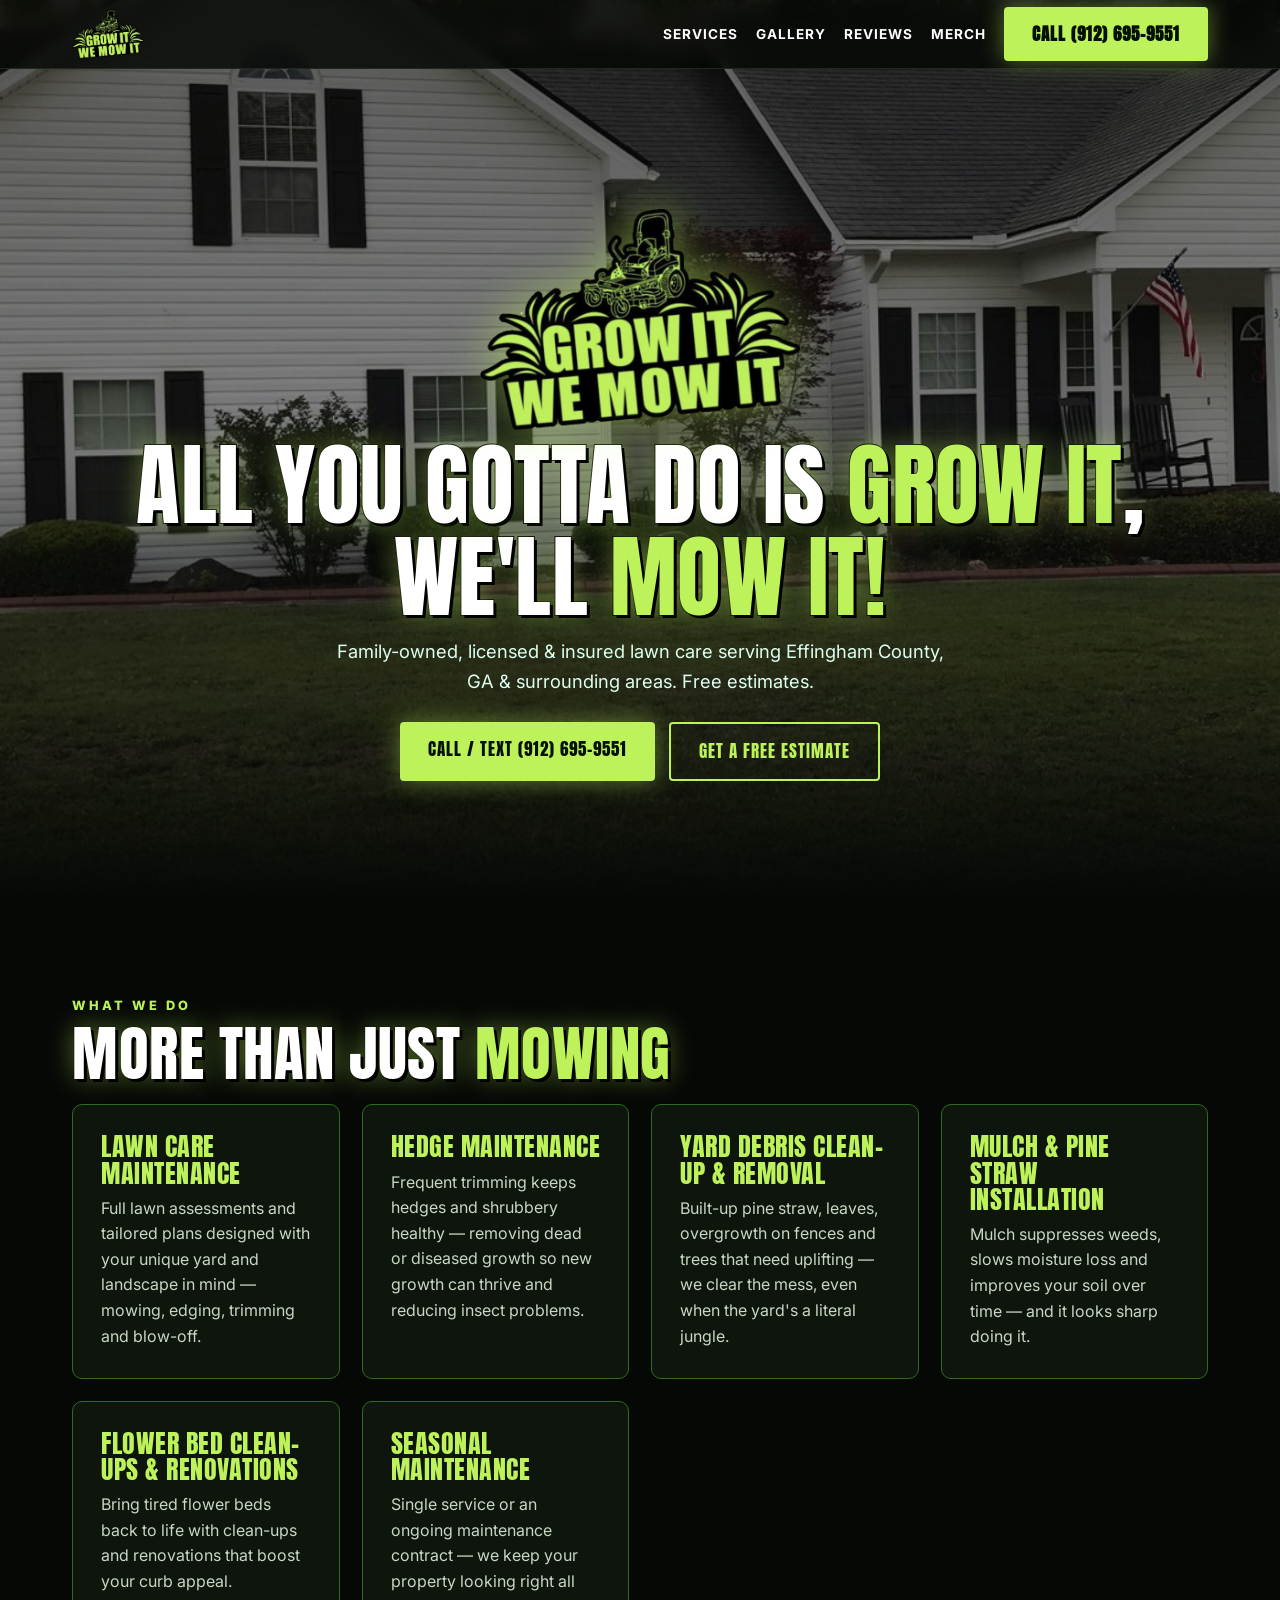
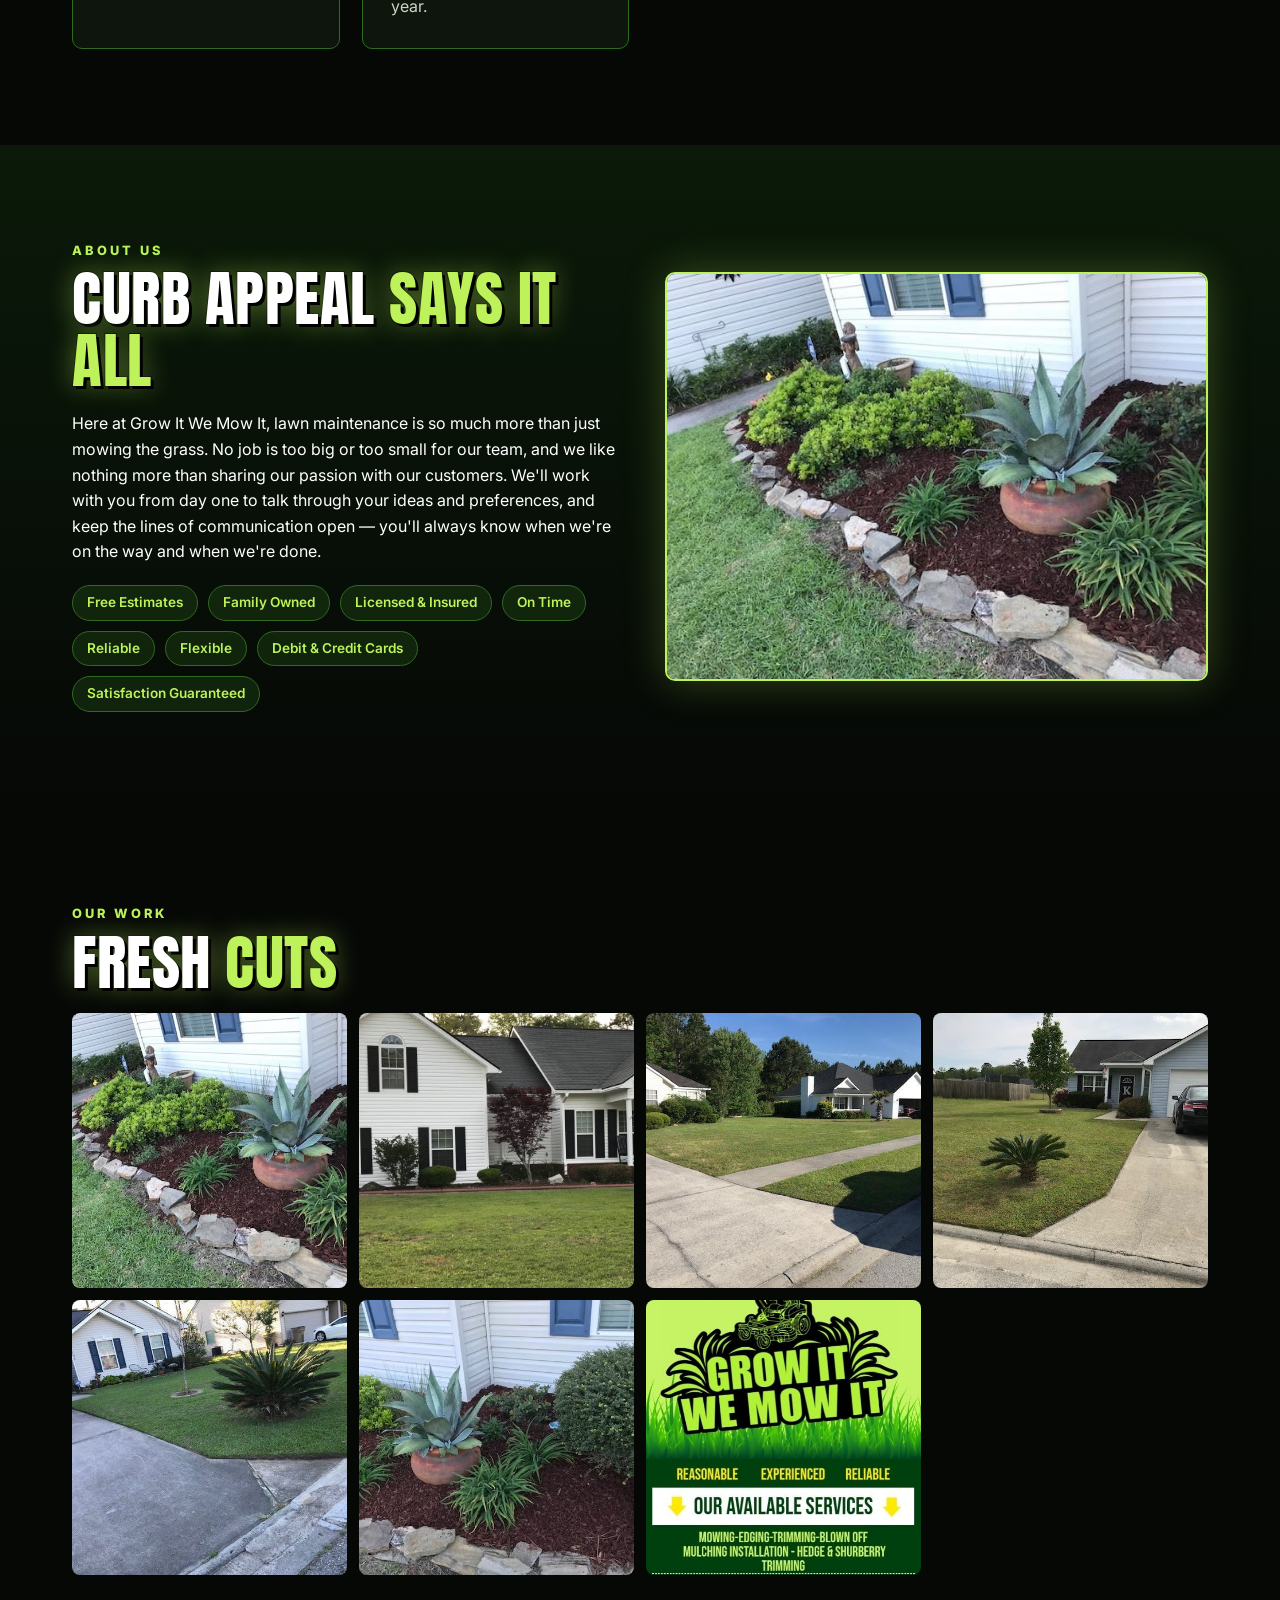
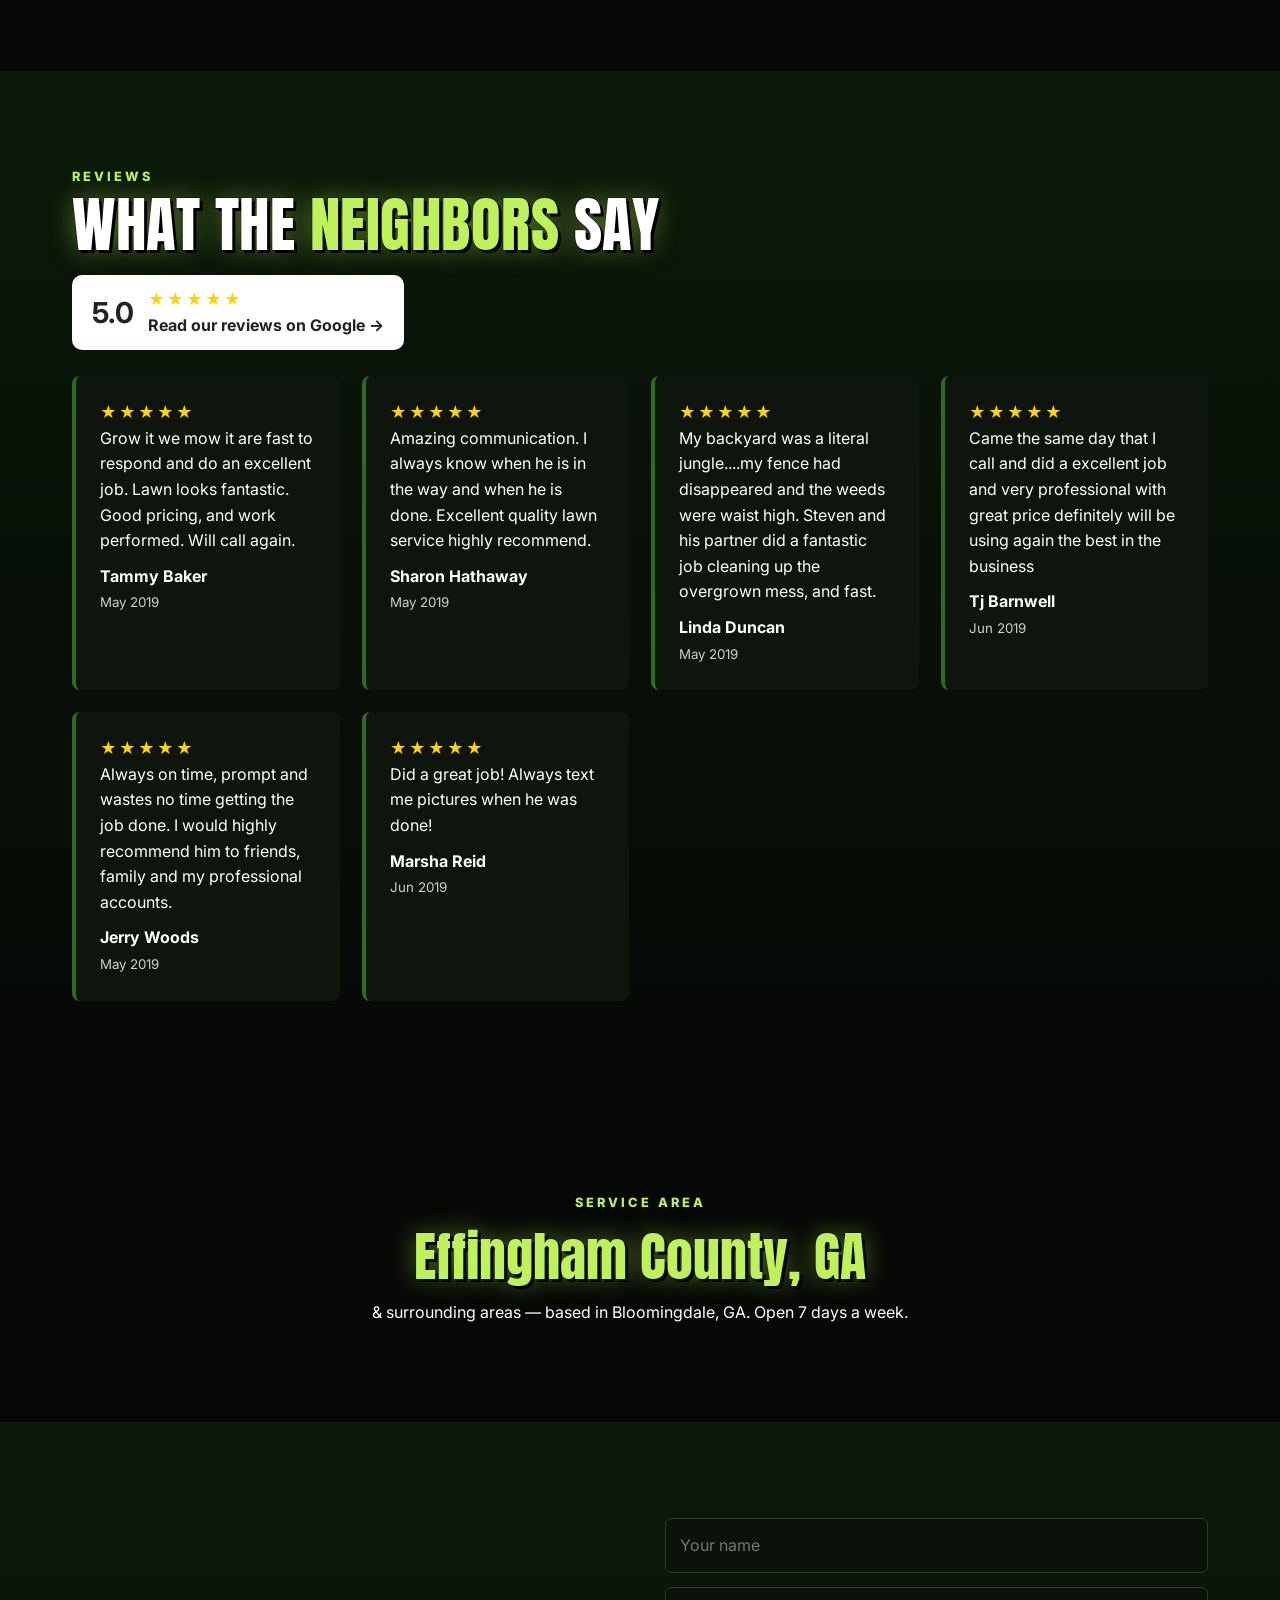
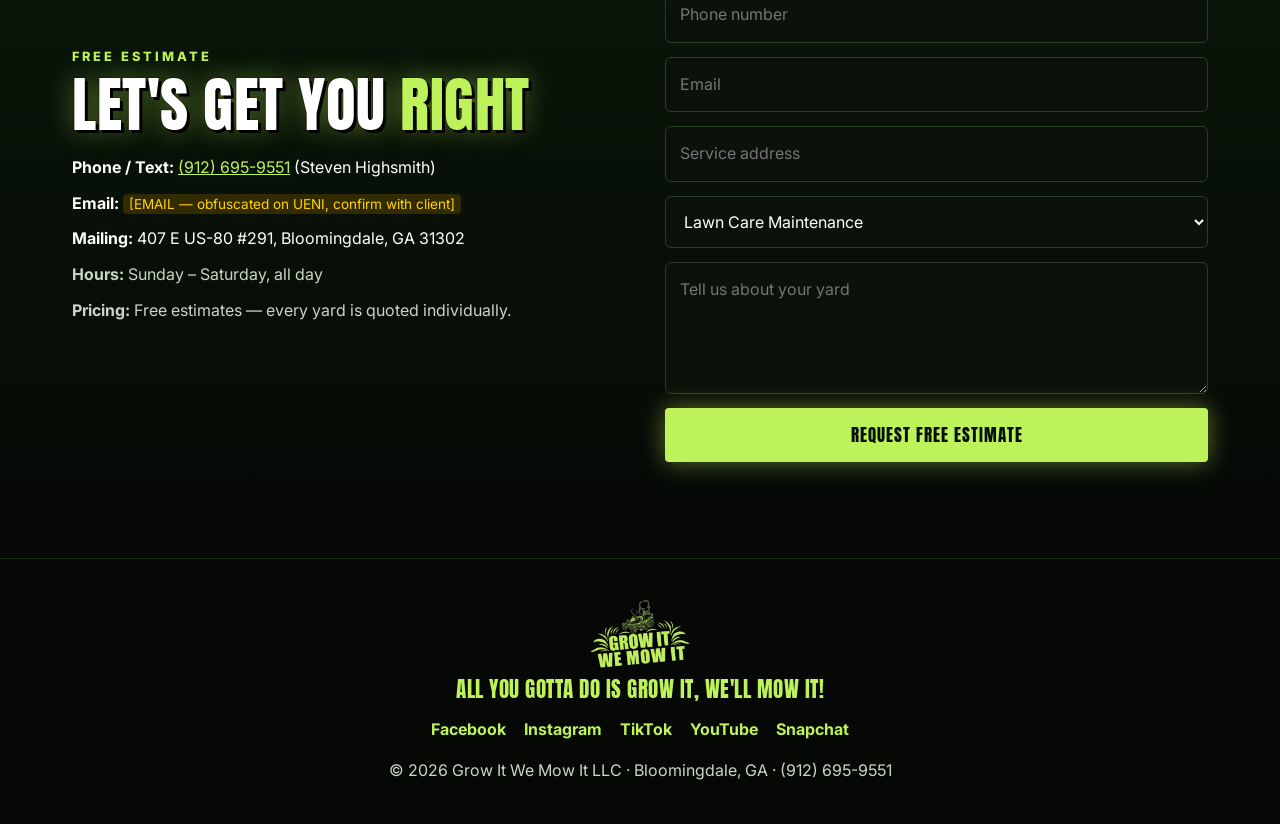
==== index.html @ 95d89a45 "Initial site" ====
<!doctype html><html lang="en"><head><meta charset="utf-8"><meta name="viewport" content="width=device-width,initial-scale=1"><link rel="preconnect" href="https://fonts.googleapis.com"><link href="https://fonts.googleapis.com/css2?family=Anton&family=Inter:wght@400;600;700;800&display=swap" rel="stylesheet"><link rel="stylesheet" href="style.css"><link rel="icon" href="assets/logo-clean.png"><title>Grow It We Mow It | Lawn Care in Effingham County, GA</title><meta name="description" content="Lawn mowing, hedge maintenance, yard debris cleanup and mulch installation in Effingham, GA and surrounding areas. Free estimates. (912) 695-9551."></head><body>
<nav><div class="wrap"><a href="index.html"><img src="assets/logo-clean.png" alt="Grow It We Mow It logo"></a><ul><li><a href="index.html#services">Services</a></li><li><a href="index.html#gallery">Gallery</a></li><li><a href="index.html#reviews">Reviews</a></li><li class="cta"><a href="merch.html">Merch</a></li><li class="cta"><a class="btn" href="tel:+19126959551">Call (912) 695-9551</a></li></ul></div></nav>
<header class="hero"><div class="vid"><iframe src="https://www.youtube-nocookie.com/embed/AsOJSnpnfds?autoplay=1&mute=1&loop=1&playlist=AsOJSnpnfds&controls=0&playsinline=1&modestbranding=1&rel=0&showinfo=0" title="Grow It We Mow It music video" allow="autoplay; encrypted-media" tabindex="-1" referrerpolicy="strict-origin-when-cross-origin"></iframe></div>
<div class="in"><img class="logo" src="assets/logo-clean.png" alt="Grow It We Mow It"><h1>All You Gotta Do Is <span>Grow It</span>,<br>We'll <span>Mow It!</span></h1><p>Family-owned, licensed &amp; insured lawn care serving Effingham County, GA &amp; surrounding areas. Free estimates.</p>
<div class="ctas"><a class="btn" href="tel:+19126959551">Call / Text (912) 695-9551</a><a class="btn ghost" href="#quote">Get a Free Estimate</a></div></div></header>
<section id="services"><div class="wrap"><div class="kick">What we do</div><h2>More than just <span>mowing</span></h2><div class="grid">
<div class="card"><h3>Lawn Care Maintenance</h3><p>Full lawn assessments and tailored plans designed with your unique yard and landscape in mind — mowing, edging, trimming and blow-off.</p></div>
<div class="card"><h3>Hedge Maintenance</h3><p>Frequent trimming keeps hedges and shrubbery healthy — removing dead or diseased growth so new growth can thrive and reducing insect problems.</p></div>
<div class="card"><h3>Yard Debris Clean-up &amp; Removal</h3><p>Built-up pine straw, leaves, overgrowth on fences and trees that need uplifting — we clear the mess, even when the yard's a literal jungle.</p></div>
<div class="card"><h3>Mulch &amp; Pine Straw Installation</h3><p>Mulch suppresses weeds, slows moisture loss and improves your soil over time — and it looks sharp doing it.</p></div>
<div class="card"><h3>Flower Bed Clean-ups &amp; Renovations</h3><p>Bring tired flower beds back to life with clean-ups and renovations that boost your curb appeal.</p></div>
<div class="card"><h3>Seasonal Maintenance</h3><p>Single service or an ongoing maintenance contract — we keep your property looking right all year.</p></div>
</div></div></section>
<section class="alt" id="about"><div class="wrap two"><div><div class="kick">About us</div><h2>Curb appeal <span>says it all</span></h2>
<p>Here at Grow It We Mow It, lawn maintenance is so much more than just mowing the grass. No job is too big or too small for our team, and we like nothing more than sharing our passion with our customers. We'll work with you from day one to talk through your ideas and preferences, and keep the lines of communication open — you'll always know when we're on the way and when we're done.</p>
<div class="chips"><span>Free Estimates</span><span>Family Owned</span><span>Licensed &amp; Insured</span><span>On Time</span><span>Reliable</span><span>Flexible</span><span>Debit &amp; Credit Cards</span><span>Satisfaction Guaranteed</span></div></div>
<img src="assets/gallery/ueni-2.jpg" alt="Fresh mulch bed and landscaping by Grow It We Mow It"></div></section>
<section id="gallery"><div class="wrap"><div class="kick">Our work</div><h2>Fresh <span>cuts</span></h2><div class="gal" id="gal"></div></div></section>
<div class="lb" id="lb"><button class="x" aria-label="Close">×</button><button class="pv" aria-label="Previous">‹</button><img alt=""><button class="nx" aria-label="Next">›</button></div>
<section class="alt" id="reviews"><div class="wrap"><div class="kick">Reviews</div><h2>What the <span>neighbors</span> say</h2>
<a class="badge" id="gBadge" href="https://maps.google.com/?cid=11641152876543455804" target="_blank"><span class="n">5.0</span><span><span class="stars">★★★★★</span><br>Read our reviews on Google →</span></a>
<!-- Optional: paste an Elfsight / Trustindex Google Reviews widget here instead of reviews.js -->
<div class="grid" id="gReviews">
<div class="rv"><div class="stars">★★★★★</div><p>Grow it we mow it are fast to respond and do an excellent job. Lawn looks fantastic. Good pricing, and work performed. Will call again.</p><b>Tammy Baker</b><small>May 2019</small></div>
<div class="rv"><div class="stars">★★★★★</div><p>Amazing communication. I always know when he is in the way and when he is done. Excellent quality lawn service highly recommend.</p><b>Sharon Hathaway</b><small>May 2019</small></div>
<div class="rv"><div class="stars">★★★★★</div><p>My backyard was a literal jungle....my fence had disappeared and the weeds were waist high. Steven and his partner did a fantastic job cleaning up the overgrown mess, and fast.</p><b>Linda Duncan</b><small>May 2019</small></div>
<div class="rv"><div class="stars">★★★★★</div><p>Came the same day that I call and did a excellent job and very professional with great price definitely will be using again the best in the business</p><b>Tj Barnwell</b><small>Jun 2019</small></div>
<div class="rv"><div class="stars">★★★★★</div><p>Always on time, prompt and wastes no time getting the job done. I would highly recommend him to friends, family and my professional accounts.</p><b>Jerry Woods</b><small>May 2019</small></div>
<div class="rv"><div class="stars">★★★★★</div><p>Did a great job! Always text me pictures when he was done!</p><b>Marsha Reid</b><small>Jun 2019</small></div>
</div></div></section>
<section class="area" id="area"><div class="wrap"><div class="kick">Service area</div><p class="big">Effingham County, GA</p><p>&amp; surrounding areas — based in Bloomingdale, GA. Open 7 days a week.</p></div></section>
<section class="alt" id="quote"><div class="wrap two"><div class="info"><div class="kick">Free estimate</div><h2>Let's get you <span>right</span></h2>
<p><b>Phone / Text:</b> <a href="tel:+19126959551">(912) 695-9551</a> (Steven Highsmith)</p><p><b>Email:</b> <span class="ph">[EMAIL — obfuscated on UENI, confirm with client]</span></p><p><b>Mailing:</b> 407 E US-80 #291, Bloomingdale, GA 31302</p><p class="hours"><b>Hours:</b> Sunday – Saturday, all day</p><p class="hours"><b>Pricing:</b> Free estimates — every yard is quoted individually.</p></div>
<form action="#" onsubmit="alert('Form not connected yet — hook up Formspree/Netlify Forms (see README).');return false"><input required placeholder="Your name"><input type="tel" required placeholder="Phone number"><input type="email" placeholder="Email"><input placeholder="Service address"><select><option>Lawn Care Maintenance</option><option>Hedge Maintenance</option><option>Yard Debris Clean-up &amp; Removal</option><option>Mulch &amp; Pine Straw Installation</option><option>Flower Bed Clean-up / Renovation</option><option>Seasonal Maintenance</option></select><textarea rows="4" placeholder="Tell us about your yard"></textarea><button class="btn">Request Free Estimate</button></form></div></section>
<footer><div class="wrap"><img src="assets/logo-clean.png" alt="" style="height:70px;margin:0 auto"><p class="disp" style="color:var(--g);font-size:1.3rem;margin-top:10px">All You Gotta Do Is Grow It, We'll Mow It!</p><div class="soc"><a href="https://www.facebook.com/GrowItWeMowIt/" target="_blank">Facebook</a><a href="https://instagram.com/growitwemowit/" target="_blank">Instagram</a><a href="https://www.tiktok.com/@growitwemowit" target="_blank">TikTok</a><a href="https://www.youtube.com/channel/UCXqHM2fKAIJ23FaLalj8VtA" target="_blank">YouTube</a><a href="https://snapchat.com/t/PC0J5tAv" target="_blank">Snapchat</a></div><p>© 2026 Grow It We Mow It LLC · Bloomingdale, GA · (912) 695-9551</p></div></footer><script src="gallery.js"></script><script src="reviews.js"></script></body></html>
---- style.css ----
:root{--g:#bdf25a;--g2:#2e6b1f;--bk:#060806;--dk:#0e150c;--tx:#ffffff;--mut:#c9d6c4}
*{box-sizing:border-box;margin:0;padding:0}html{scroll-behavior:smooth}
body{background:var(--bk);color:var(--tx);font-family:'Inter',system-ui,sans-serif;line-height:1.6}
h1,h2,h3,.disp{font-family:'Anton',Impact,sans-serif;text-transform:uppercase;letter-spacing:.5px;line-height:1.02;font-weight:400}
a{color:var(--g)}img{max-width:100%;display:block}
.wrap{max-width:1180px;margin:auto;padding:0 22px}
nav{position:fixed;top:0;left:0;right:0;z-index:50;background:rgba(5,8,5,.82);backdrop-filter:blur(8px);border-bottom:1px solid #1d2a1b}
nav .wrap{display:flex;align-items:center;justify-content:space-between;height:68px}
nav img{height:50px}nav ul{display:flex;gap:18px;list-style:none;align-items:center}
nav ul a{color:var(--tx);text-decoration:none;font-weight:700;font-size:.85rem;text-transform:uppercase;letter-spacing:1px}
nav ul a:hover{color:var(--g)}
.btn{display:inline-block;background:var(--g);color:#031003!important;font-family:'Anton',sans-serif;text-transform:uppercase;letter-spacing:1px;padding:14px 28px;border-radius:4px;text-decoration:none;font-size:1.05rem;border:0;cursor:pointer;box-shadow:0 0 24px rgba(189,242,90,.45);transition:.2s}
.btn:hover{transform:translateY(-2px);box-shadow:0 0 40px rgba(189,242,90,.7)}
.btn.ghost{background:transparent;color:var(--g)!important;border:2px solid var(--g);box-shadow:none}
.hero{position:relative;height:100vh;min-height:620px;overflow:hidden;display:flex;align-items:center;justify-content:center;text-align:center}
.vid{position:absolute;inset:0;pointer-events:none;background:#000 url(assets/gallery/ueni-4.jpg) center/cover}
.vid iframe{position:absolute;top:50%;left:50%;width:100vw;height:56.25vw;min-height:100vh;min-width:177.77vh;transform:translate(-50%,-50%);border:0}
.hero:after{content:"";position:absolute;inset:0;background:linear-gradient(180deg,rgba(0,0,0,.55),rgba(0,0,0,.45) 50%,var(--bk))}
.hero .in{position:relative;z-index:2;padding:90px 20px 0}
.hero .logo{width:min(320px,62vw);margin:0 auto 10px;filter:drop-shadow(0 0 22px rgba(189,242,90,.5))}
.hero h1{font-size:clamp(2.4rem,7vw,5.6rem);text-shadow:0 4px 30px #000}.hero h1 span{color:var(--g)}
.hero p{font-size:1.15rem;margin:14px auto 26px;max-width:620px;color:#dfe}
.ctas{display:flex;gap:14px;justify-content:center;flex-wrap:wrap}
section{padding:96px 0}.kick{color:var(--g);font-weight:800;letter-spacing:3px;text-transform:uppercase;font-size:.8rem}
h2{font-size:clamp(2.2rem,5vw,3.8rem);margin:6px 0 20px}h2 span{color:var(--g)}
.grid{display:grid;gap:22px;grid-template-columns:repeat(auto-fit,minmax(250px,1fr))}
.card{background:var(--dk);border:1px solid #1f2e1c;border-radius:10px;padding:28px;transition:.25s}
.card:hover{border-color:var(--g);transform:translateY(-4px)}.card h3{font-size:1.6rem;color:var(--g);margin-bottom:10px}
.card p{color:var(--mut)}.alt{background:linear-gradient(180deg,#081108,#050805)}
.two{display:grid;grid-template-columns:1fr 1fr;gap:50px;align-items:center}
.two img{border-radius:10px;border:2px solid var(--g);box-shadow:0 0 40px rgba(189,242,90,.25)}
.chips{display:flex;flex-wrap:wrap;gap:10px;margin-top:20px}.chips span{border:1px solid var(--g2);color:var(--g);padding:6px 14px;border-radius:30px;font-size:.85rem;font-weight:600}
.gal{display:grid;grid-template-columns:repeat(auto-fill,minmax(220px,1fr));gap:12px}
.gal img{width:100%;aspect-ratio:1;object-fit:cover;border-radius:8px;cursor:zoom-in;transition:.25s}.gal img:hover{transform:scale(1.03);outline:2px solid var(--g)}
.lb{position:fixed;inset:0;background:rgba(0,0,0,.94);display:none;align-items:center;justify-content:center;z-index:100}
.lb.on{display:flex}.lb img{max-width:92vw;max-height:86vh;border-radius:6px}
.lb button{position:absolute;background:none;border:0;color:var(--g);font-size:3rem;cursor:pointer;padding:10px 18px}
.lb .x{top:10px;right:10px}.lb .pv{left:6px}.lb .nx{right:6px}
.rv{background:var(--dk);border-left:4px solid var(--g);padding:24px;border-radius:8px}.stars{color:#ffd400;letter-spacing:2px}
.rv b{display:block;margin-top:10px}.rv small{color:var(--mut)}
.badge{display:inline-flex;gap:14px;align-items:center;background:#fff;color:#222;padding:12px 20px;border-radius:10px;margin-bottom:26px;text-decoration:none;font-weight:700}
.badge .n{font-size:1.8rem}
.area{text-align:center}.area .big{font-family:Anton;font-size:clamp(2rem,5vw,3.4rem);color:var(--g)}
form{display:grid;gap:14px}input,textarea,select{width:100%;padding:14px;background:#0a120a;border:1px solid #2a3d26;color:var(--tx);border-radius:6px;font:inherit}
input:focus,textarea:focus{outline:2px solid var(--g)}
.info p{margin-bottom:10px}.hours{color:var(--mut)}
footer{border-top:1px solid #1d2a1b;padding:40px 0;text-align:center;color:var(--mut)}
.soc{display:flex;gap:18px;justify-content:center;margin:16px 0;flex-wrap:wrap}.soc a{text-decoration:none;font-weight:700}
.ph{background:#332b00;color:#ffd400;padding:2px 6px;border-radius:4px;font-size:.85em}
.prod{background:var(--dk);border:1px solid #1f2e1c;border-radius:10px;overflow:hidden;display:flex;flex-direction:column;transition:.25s}
.prod:hover{border-color:var(--g);transform:translateY(-4px)}.prod img{aspect-ratio:1;object-fit:cover;background:#fff;width:100%}
.prod .b{padding:18px;display:flex;flex-direction:column;gap:8px;flex:1}.prod h3{font-size:1.25rem}.price{color:var(--g);font-family:Anton;font-size:1.5rem}
.prod .btn{margin-top:auto;text-align:center;font-size:.95rem;padding:11px}.so{opacity:.55}.so .btn{background:#444;box-shadow:none}
.mhero{padding:150px 0 50px;text-align:center;background:radial-gradient(circle at 50% 0,rgba(189,242,90,.18),transparent 60%)}
@media(max-width:800px){nav ul li:not(.cta){display:none}.two{grid-template-columns:1fr}section{padding:70px 0}nav ul .btn{padding:10px 14px;font-size:.85rem}}
.hero h1,h2,.mhero h1,.area .big{-webkit-text-stroke:2px #000;paint-order:stroke fill;text-shadow:3px 3px 0 #000,0 0 26px rgba(189,242,90,.45)}
.card,.prod,.rv{border-color:var(--g2)}.chips span{border-color:var(--g2);background:rgba(46,107,31,.25)}
.alt{background:linear-gradient(180deg,#0b1a09,#060806)}
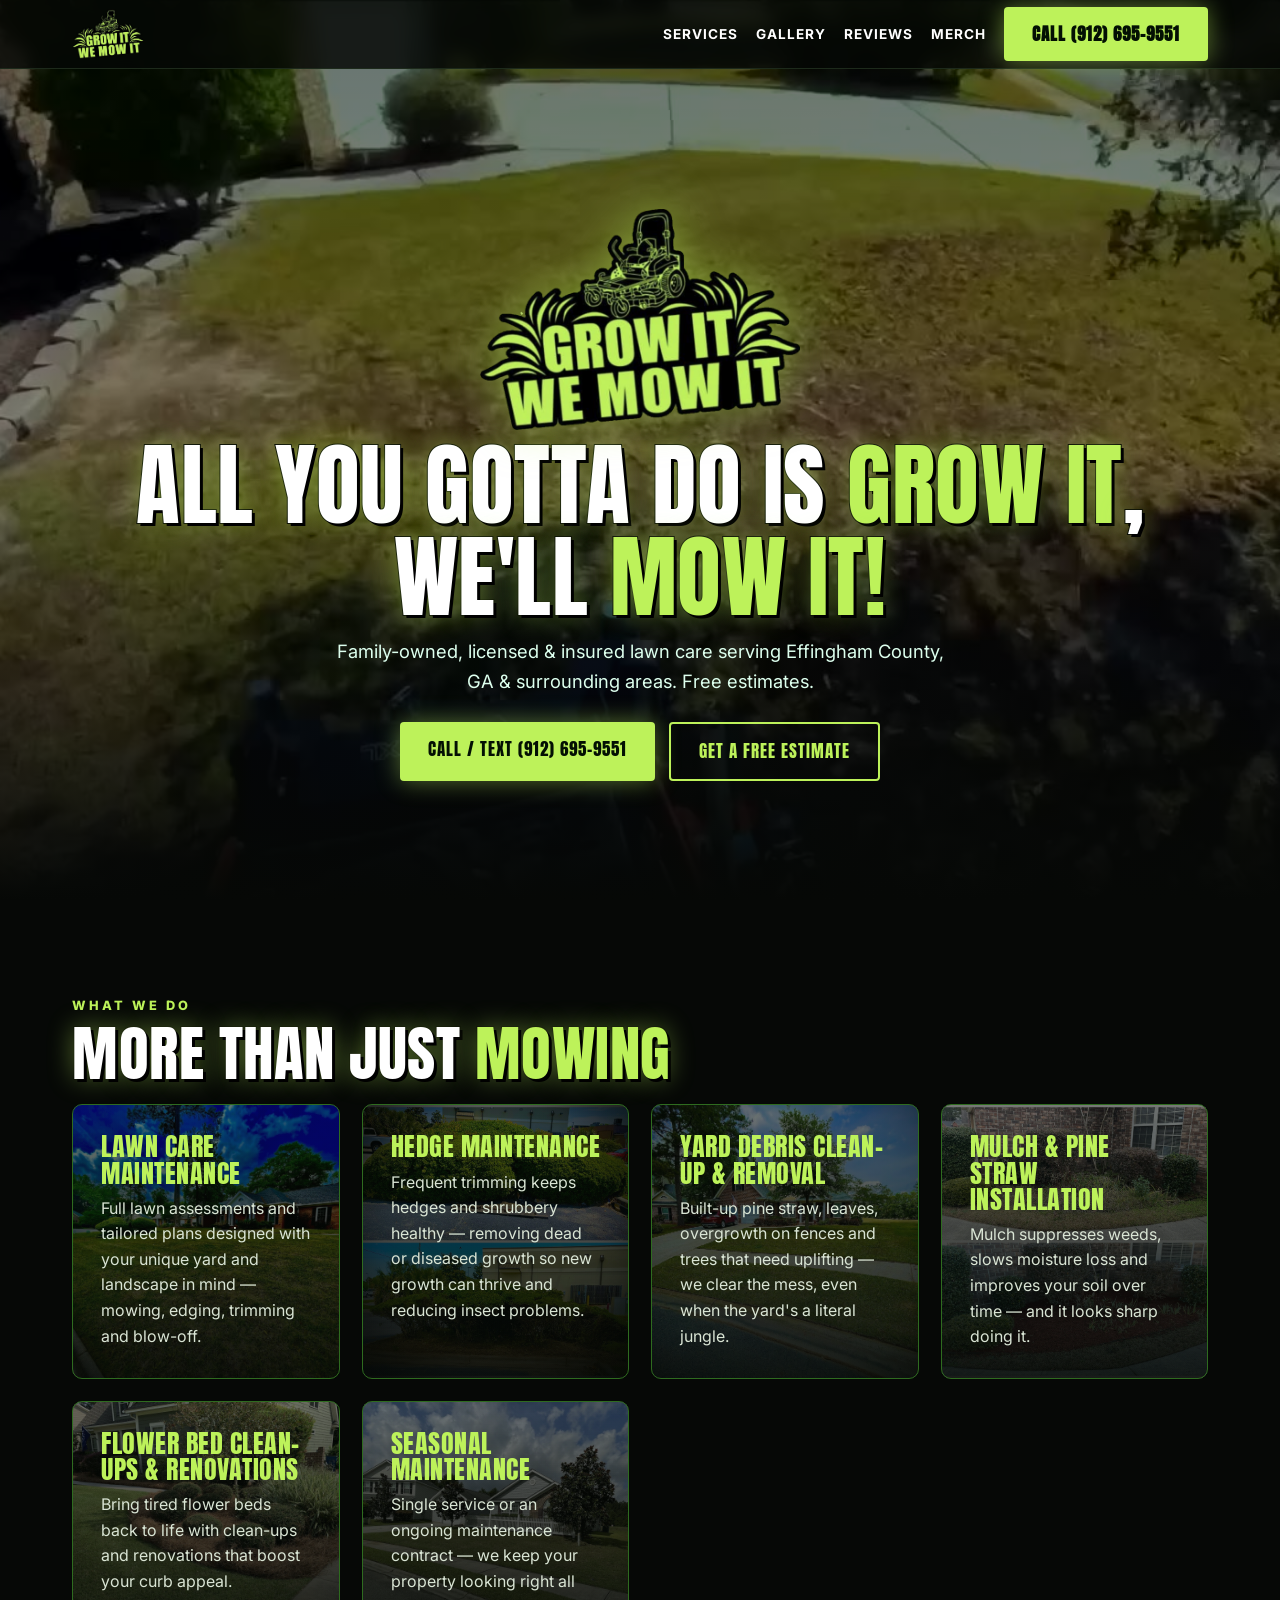
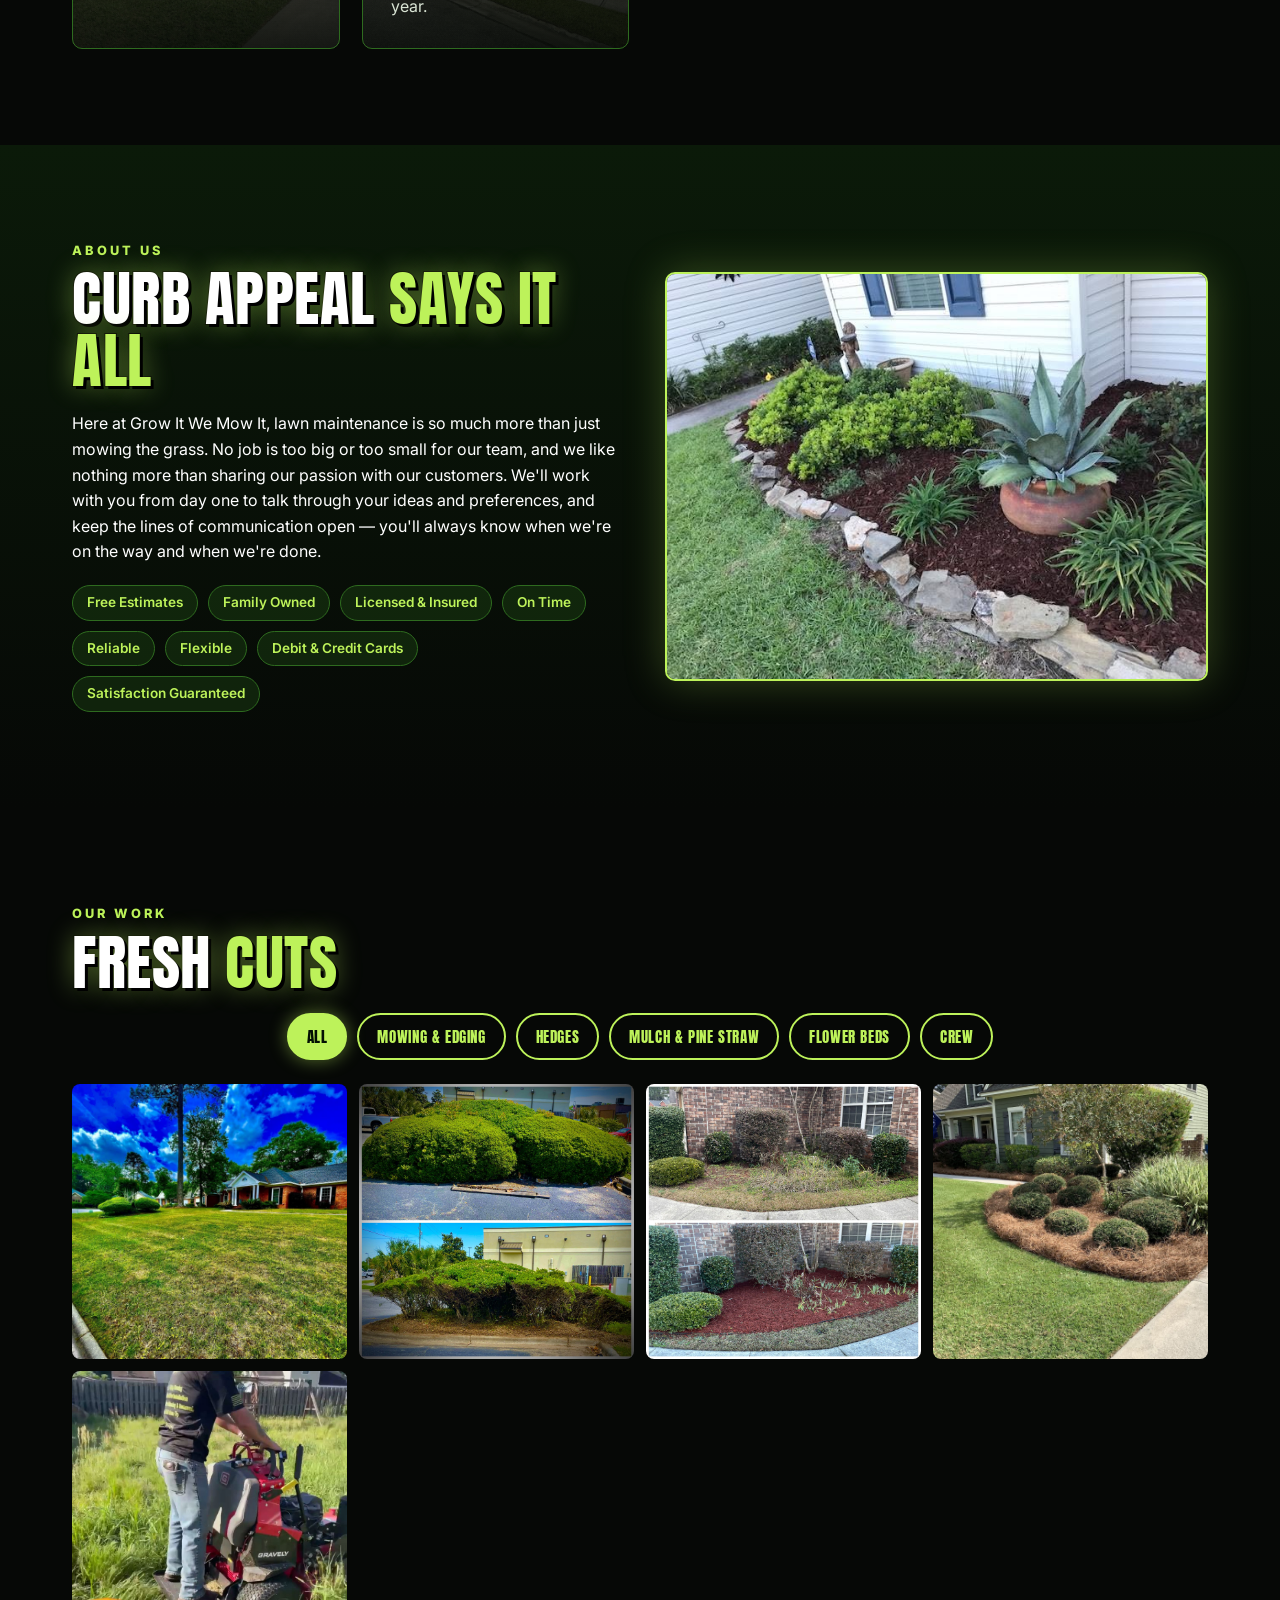
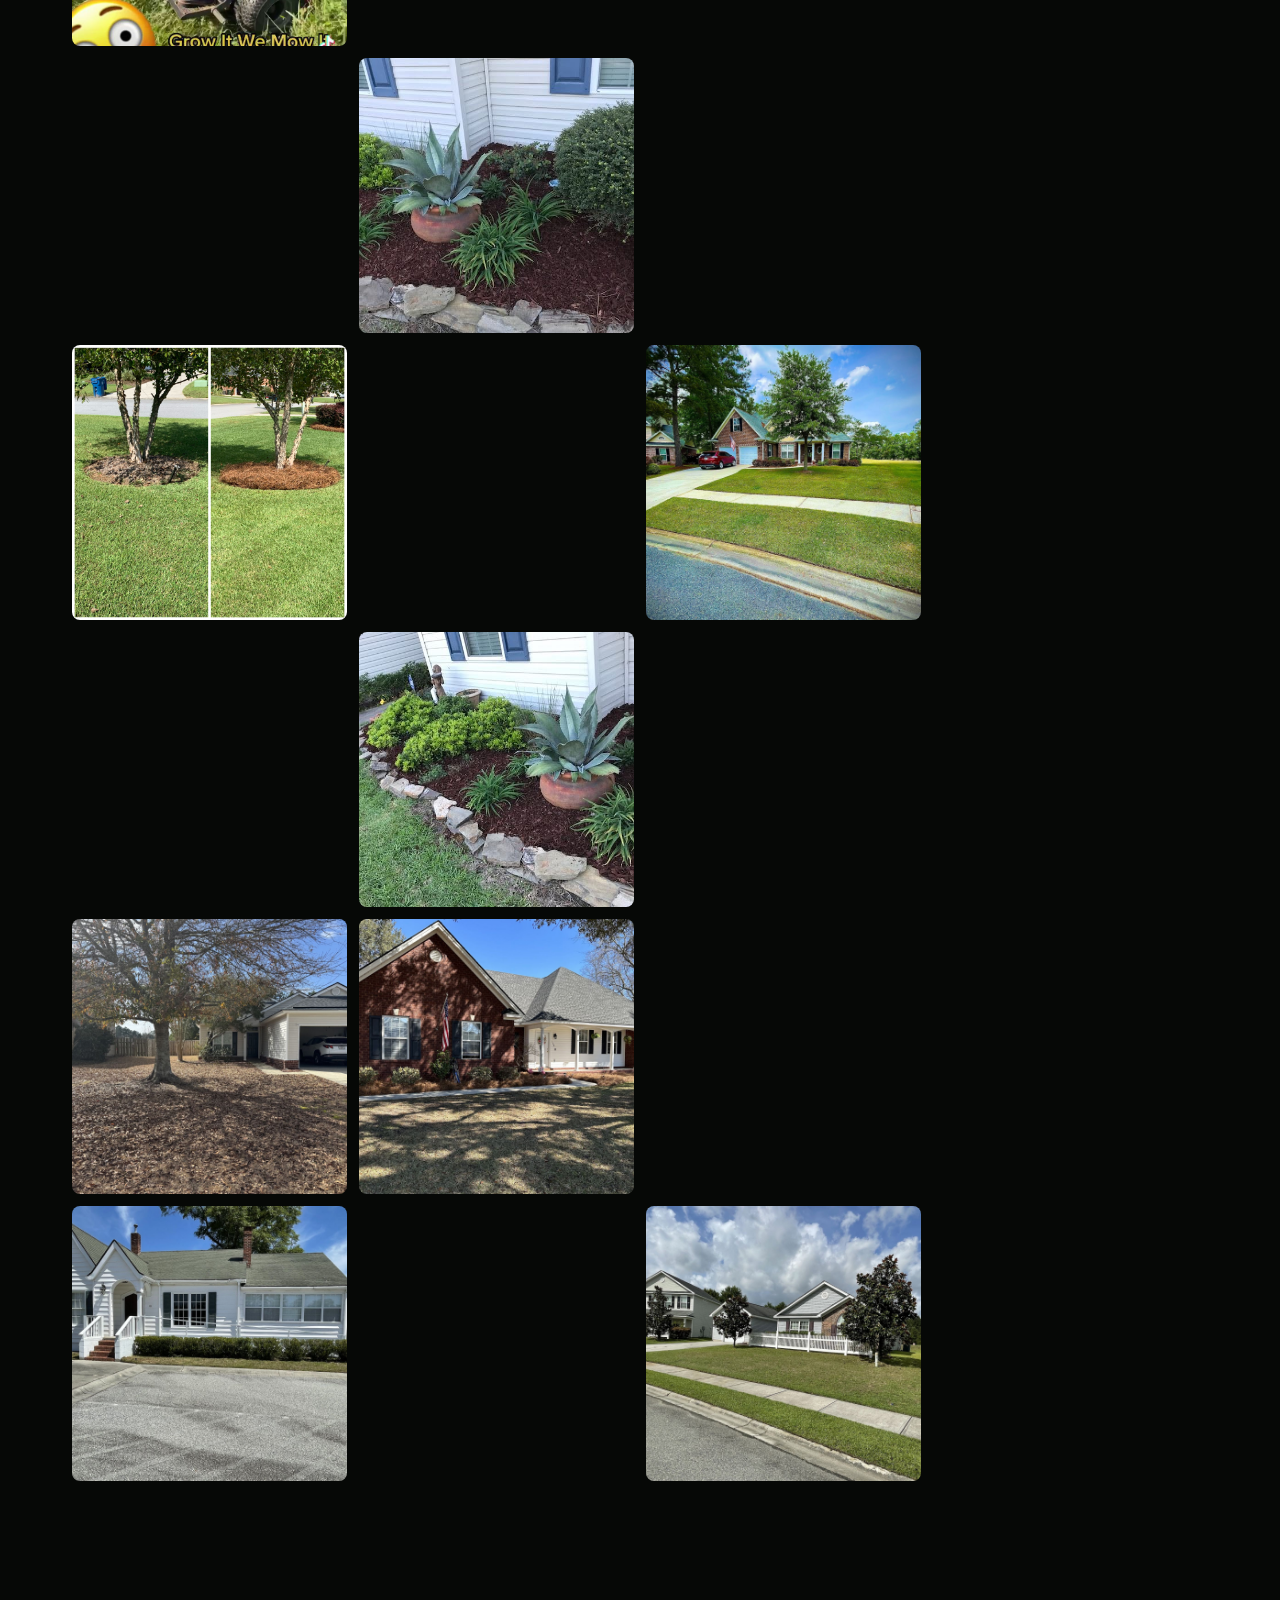
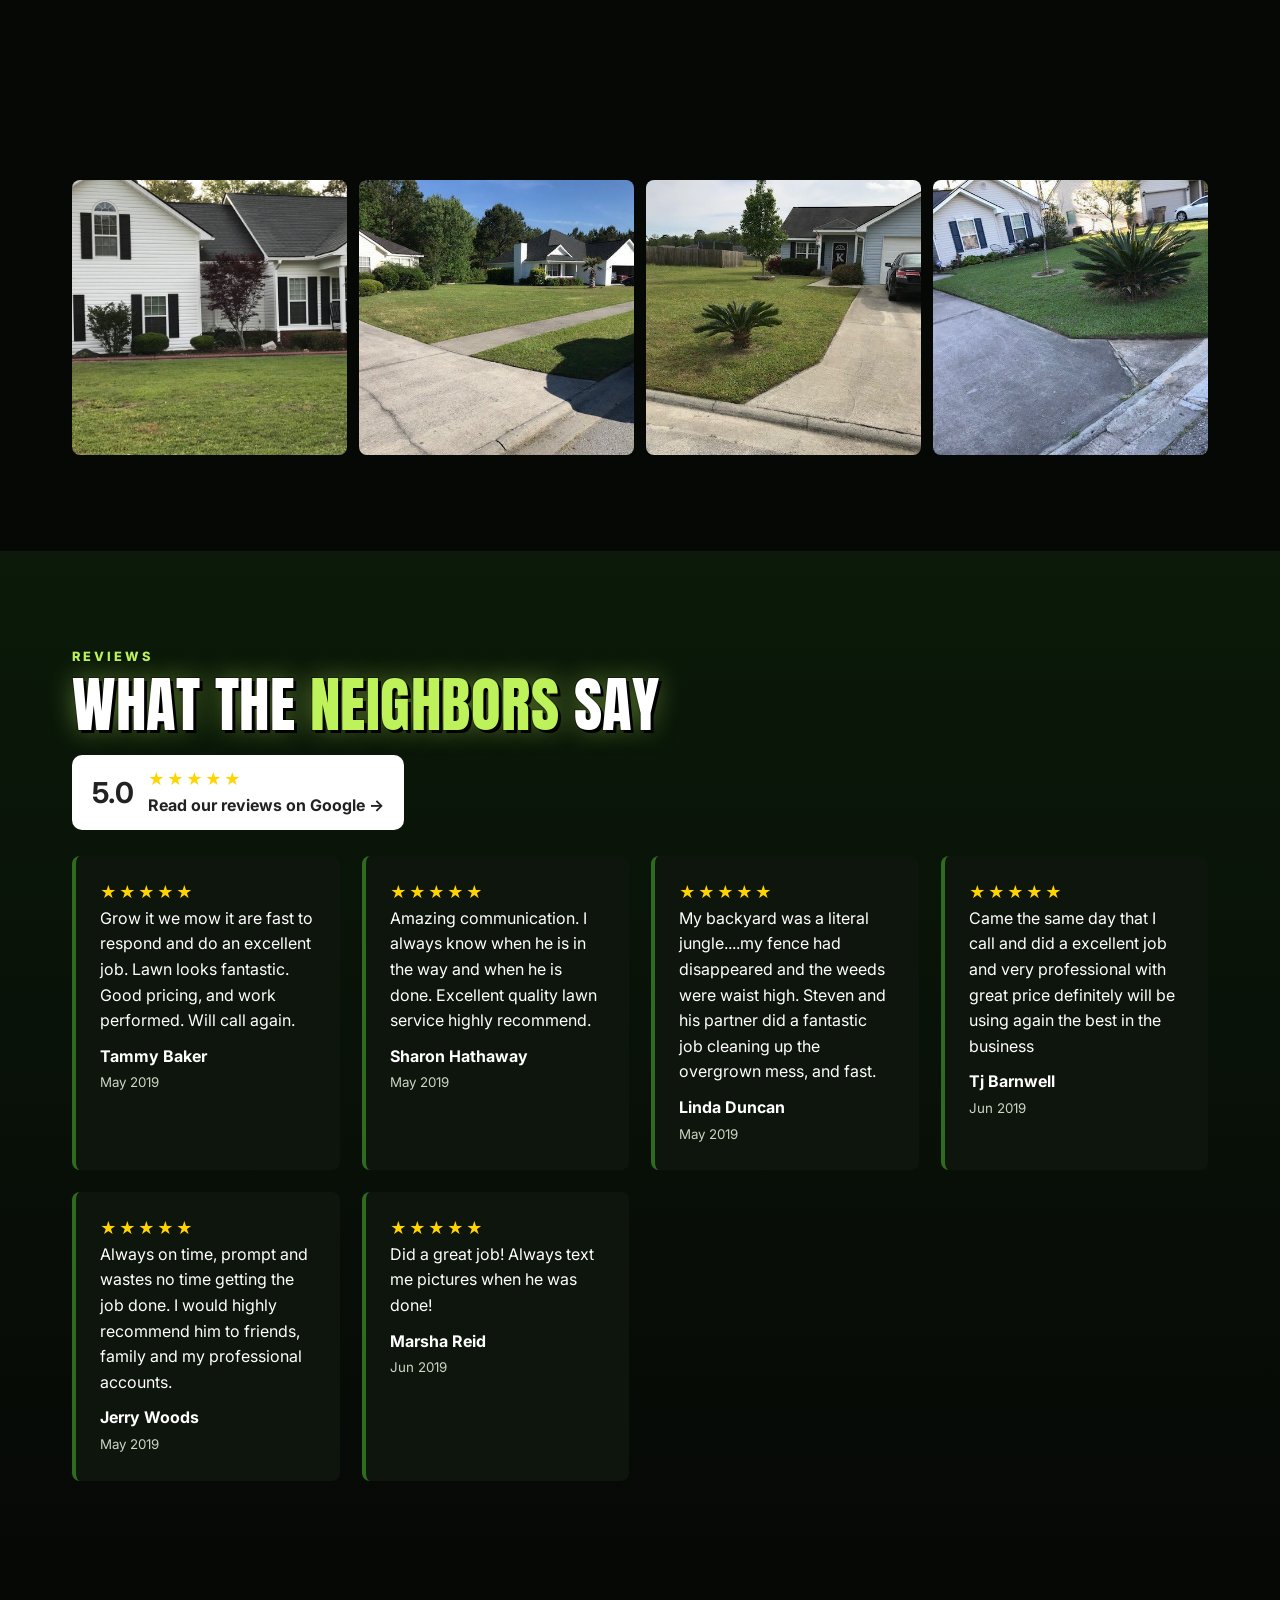
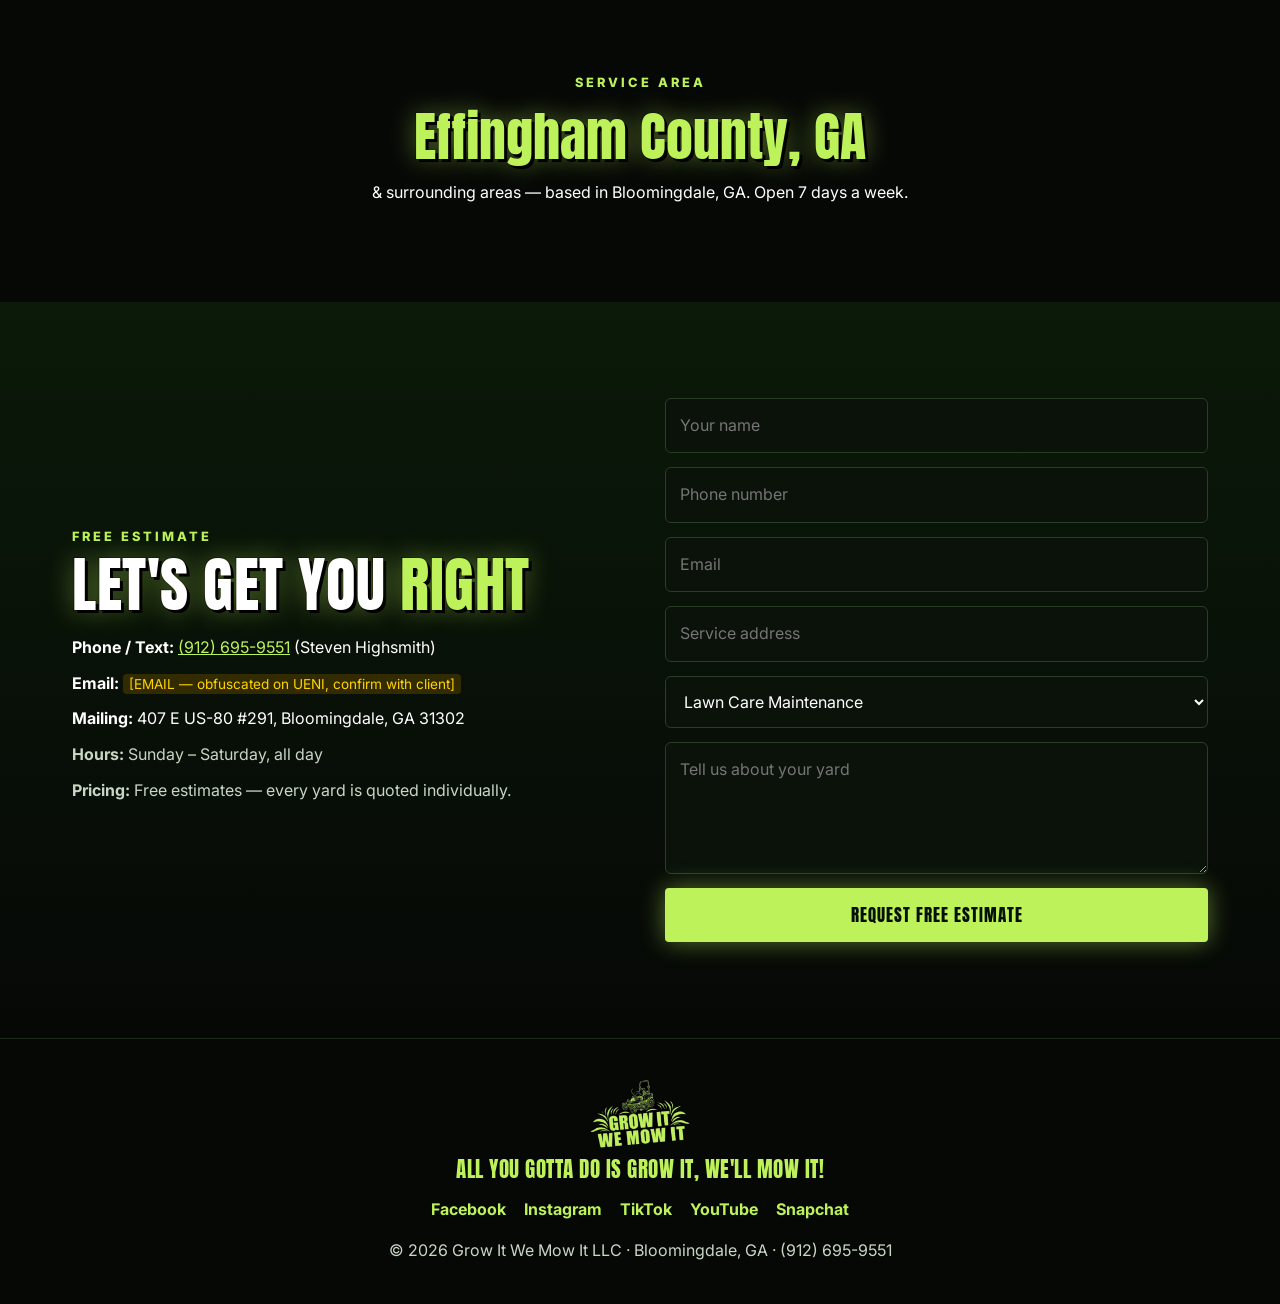
==== commit 1adda5fd: "Gallery rebuild: GBP+UENI work photos with service filters, lazy loading, card photo backgrounds; he" ====
--- a/index.html
+++ b/index.html
@@ -1,21 +1,21 @@
 <!doctype html><html lang="en"><head><meta charset="utf-8"><meta name="viewport" content="width=device-width,initial-scale=1"><link rel="preconnect" href="https://fonts.googleapis.com"><link href="https://fonts.googleapis.com/css2?family=Anton&family=Inter:wght@400;600;700;800&display=swap" rel="stylesheet"><link rel="stylesheet" href="style.css"><link rel="icon" href="assets/logo-clean.png"><title>Grow It We Mow It | Lawn Care in Effingham County, GA</title><meta name="description" content="Lawn mowing, hedge maintenance, yard debris cleanup and mulch installation in Effingham, GA and surrounding areas. Free estimates. (912) 695-9551."></head><body>
 <nav><div class="wrap"><a href="index.html"><img src="assets/logo-clean.png" alt="Grow It We Mow It logo"></a><ul><li><a href="index.html#services">Services</a></li><li><a href="index.html#gallery">Gallery</a></li><li><a href="index.html#reviews">Reviews</a></li><li class="cta"><a href="merch.html">Merch</a></li><li class="cta"><a class="btn" href="tel:+19126959551">Call (912) 695-9551</a></li></ul></div></nav>
-<header class="hero"><div class="vid"><iframe src="https://www.youtube-nocookie.com/embed/AsOJSnpnfds?autoplay=1&mute=1&loop=1&playlist=AsOJSnpnfds&controls=0&playsinline=1&modestbranding=1&rel=0&showinfo=0" title="Grow It We Mow It music video" allow="autoplay; encrypted-media" tabindex="-1" referrerpolicy="strict-origin-when-cross-origin"></iframe></div>
+<header class="hero"><div class="vid"><video autoplay muted loop playsinline preload="auto" poster="assets/hero-poster.jpg" aria-hidden="true"><source src="assets/hero.mp4" type="video/mp4"></video></div>
 <div class="in"><img class="logo" src="assets/logo-clean.png" alt="Grow It We Mow It"><h1>All You Gotta Do Is <span>Grow It</span>,<br>We'll <span>Mow It!</span></h1><p>Family-owned, licensed &amp; insured lawn care serving Effingham County, GA &amp; surrounding areas. Free estimates.</p>
 <div class="ctas"><a class="btn" href="tel:+19126959551">Call / Text (912) 695-9551</a><a class="btn ghost" href="#quote">Get a Free Estimate</a></div></div></header>
 <section id="services"><div class="wrap"><div class="kick">What we do</div><h2>More than just <span>mowing</span></h2><div class="grid">
-<div class="card"><h3>Lawn Care Maintenance</h3><p>Full lawn assessments and tailored plans designed with your unique yard and landscape in mind — mowing, edging, trimming and blow-off.</p></div>
-<div class="card"><h3>Hedge Maintenance</h3><p>Frequent trimming keeps hedges and shrubbery healthy — removing dead or diseased growth so new growth can thrive and reducing insect problems.</p></div>
-<div class="card"><h3>Yard Debris Clean-up &amp; Removal</h3><p>Built-up pine straw, leaves, overgrowth on fences and trees that need uplifting — we clear the mess, even when the yard's a literal jungle.</p></div>
-<div class="card"><h3>Mulch &amp; Pine Straw Installation</h3><p>Mulch suppresses weeds, slows moisture loss and improves your soil over time — and it looks sharp doing it.</p></div>
-<div class="card"><h3>Flower Bed Clean-ups &amp; Renovations</h3><p>Bring tired flower beds back to life with clean-ups and renovations that boost your curb appeal.</p></div>
-<div class="card"><h3>Seasonal Maintenance</h3><p>Single service or an ongoing maintenance contract — we keep your property looking right all year.</p></div>
+<div class="card bg" style="--bg:url(assets/gallery/gbp-mowing-09.jpg)"><h3>Lawn Care Maintenance</h3><p>Full lawn assessments and tailored plans designed with your unique yard and landscape in mind — mowing, edging, trimming and blow-off.</p></div>
+<div class="card bg" style="--bg:url(assets/gallery/gbp-hedges-04.jpg)"><h3>Hedge Maintenance</h3><p>Frequent trimming keeps hedges and shrubbery healthy — removing dead or diseased growth so new growth can thrive and reducing insect problems.</p></div>
+<div class="card bg" style="--bg:url(assets/gallery/gbp-mowing-04.jpg)"><h3>Yard Debris Clean-up &amp; Removal</h3><p>Built-up pine straw, leaves, overgrowth on fences and trees that need uplifting — we clear the mess, even when the yard's a literal jungle.</p></div>
+<div class="card bg" style="--bg:url(assets/gallery/gbp-mulch-01.jpg)"><h3>Mulch &amp; Pine Straw Installation</h3><p>Mulch suppresses weeds, slows moisture loss and improves your soil over time — and it looks sharp doing it.</p></div>
+<div class="card bg" style="--bg:url(assets/gallery/gbp-flowerbed-01.jpg)"><h3>Flower Bed Clean-ups &amp; Renovations</h3><p>Bring tired flower beds back to life with clean-ups and renovations that boost your curb appeal.</p></div>
+<div class="card bg" style="--bg:url(assets/gallery/gbp-mowing-13.jpg)"><h3>Seasonal Maintenance</h3><p>Single service or an ongoing maintenance contract — we keep your property looking right all year.</p></div>
 </div></div></section>
 <section class="alt" id="about"><div class="wrap two"><div><div class="kick">About us</div><h2>Curb appeal <span>says it all</span></h2>
 <p>Here at Grow It We Mow It, lawn maintenance is so much more than just mowing the grass. No job is too big or too small for our team, and we like nothing more than sharing our passion with our customers. We'll work with you from day one to talk through your ideas and preferences, and keep the lines of communication open — you'll always know when we're on the way and when we're done.</p>
 <div class="chips"><span>Free Estimates</span><span>Family Owned</span><span>Licensed &amp; Insured</span><span>On Time</span><span>Reliable</span><span>Flexible</span><span>Debit &amp; Credit Cards</span><span>Satisfaction Guaranteed</span></div></div>
 <img src="assets/gallery/ueni-2.jpg" alt="Fresh mulch bed and landscaping by Grow It We Mow It"></div></section>
-<section id="gallery"><div class="wrap"><div class="kick">Our work</div><h2>Fresh <span>cuts</span></h2><div class="gal" id="gal"></div></div></section>
+<section id="gallery"><div class="wrap"><div class="kick">Our work</div><h2>Fresh <span>cuts</span></h2><div class="filt" id="filt"><button class="on" data-f="all">All</button><button data-f="mowing">Mowing &amp; Edging</button><button data-f="hedges">Hedges</button><button data-f="mulch">Mulch &amp; Pine Straw</button><button data-f="flowerbed">Flower Beds</button><button data-f="crew">Crew</button></div><div class="gal" id="gal"></div></div></section>
 <div class="lb" id="lb"><button class="x" aria-label="Close">×</button><button class="pv" aria-label="Previous">‹</button><img alt=""><button class="nx" aria-label="Next">›</button></div>
 <section class="alt" id="reviews"><div class="wrap"><div class="kick">Reviews</div><h2>What the <span>neighbors</span> say</h2>
 <a class="badge" id="gBadge" href="https://maps.google.com/?cid=11641152876543455804" target="_blank"><span class="n">5.0</span><span><span class="stars">★★★★★</span><br>Read our reviews on Google →</span></a>
--- a/style.css
+++ b/style.css
@@ -13,8 +13,8 @@
 .btn:hover{transform:translateY(-2px);box-shadow:0 0 40px rgba(189,242,90,.7)}
 .btn.ghost{background:transparent;color:var(--g)!important;border:2px solid var(--g);box-shadow:none}
 .hero{position:relative;height:100vh;min-height:620px;overflow:hidden;display:flex;align-items:center;justify-content:center;text-align:center}
-.vid{position:absolute;inset:0;pointer-events:none;background:#000 url(assets/gallery/ueni-4.jpg) center/cover}
-.vid iframe{position:absolute;top:50%;left:50%;width:100vw;height:56.25vw;min-height:100vh;min-width:177.77vh;transform:translate(-50%,-50%);border:0}
+.vid{position:absolute;inset:0;pointer-events:none;background:#000 url(assets/hero-poster.jpg) center/cover}
+.vid video{position:absolute;inset:0;width:100%;height:100%;object-fit:cover}
 .hero:after{content:"";position:absolute;inset:0;background:linear-gradient(180deg,rgba(0,0,0,.55),rgba(0,0,0,.45) 50%,var(--bk))}
 .hero .in{position:relative;z-index:2;padding:90px 20px 0}
 .hero .logo{width:min(320px,62vw);margin:0 auto 10px;filter:drop-shadow(0 0 22px rgba(189,242,90,.5))}
@@ -56,3 +56,11 @@
 .hero h1,h2,.mhero h1,.area .big{-webkit-text-stroke:2px #000;paint-order:stroke fill;text-shadow:3px 3px 0 #000,0 0 26px rgba(189,242,90,.45)}
 .card,.prod,.rv{border-color:var(--g2)}.chips span{border-color:var(--g2);background:rgba(46,107,31,.25)}
 .alt{background:linear-gradient(180deg,#0b1a09,#060806)}
+.filt{display:flex;flex-wrap:wrap;gap:10px;justify-content:center;margin:0 0 24px}
+.filt button{font-family:Anton,Impact,sans-serif;font-weight:400;text-transform:uppercase;letter-spacing:.04em;font-size:.95rem;padding:10px 18px;border-radius:999px;border:2px solid var(--g);background:transparent;color:var(--g);cursor:pointer;transition:.2s}
+.filt button:hover{background:rgba(189,242,90,.12)}.filt button.on{background:var(--g);color:#031003;box-shadow:0 0 18px rgba(189,242,90,.45)}
+.gal img[hidden]{display:none}
+.card.bg{position:relative;overflow:hidden;background:linear-gradient(180deg,rgba(5,8,5,.55),rgba(5,8,5,.92)),var(--bg) center/cover}
+.card.bg p{color:#d9e4d4}
+
+@media(max-width:600px){.filt button{font-size:.8rem;padding:8px 12px}.gal{grid-template-columns:repeat(2,1fr);gap:8px}}
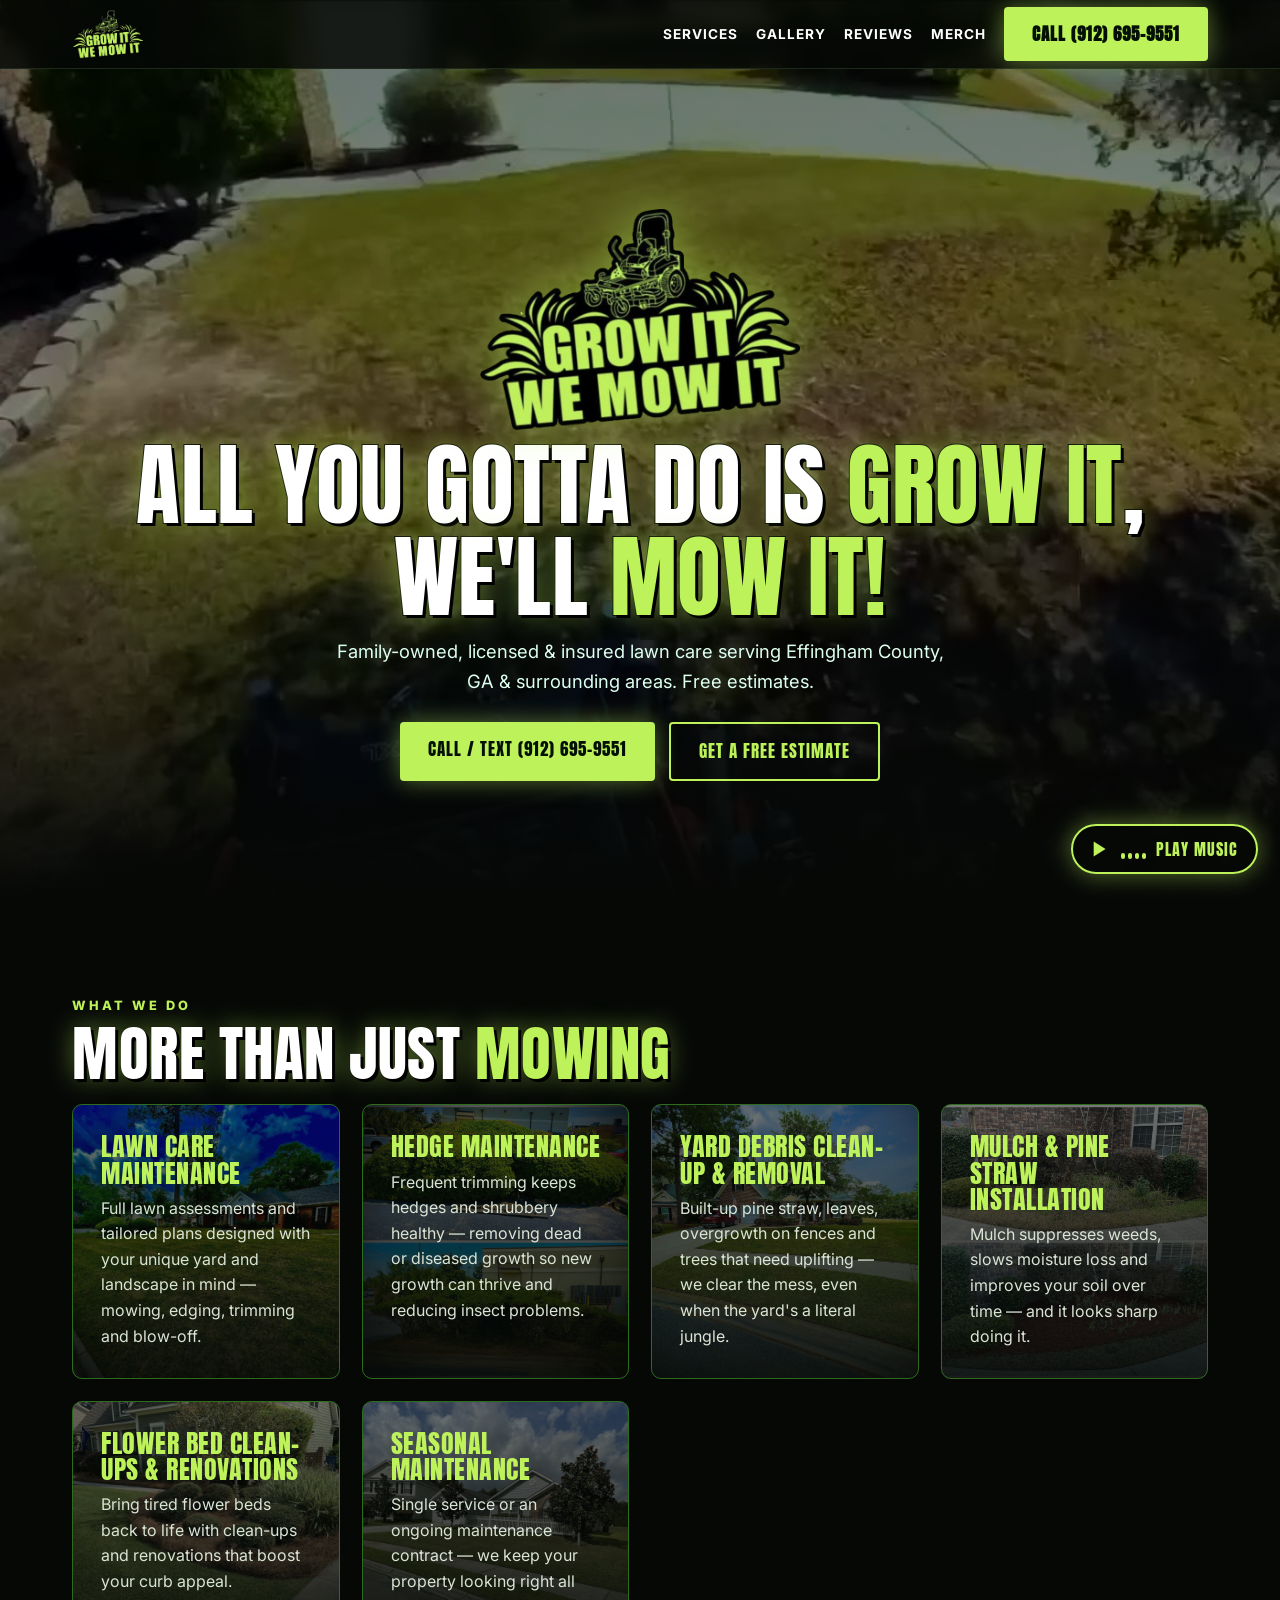
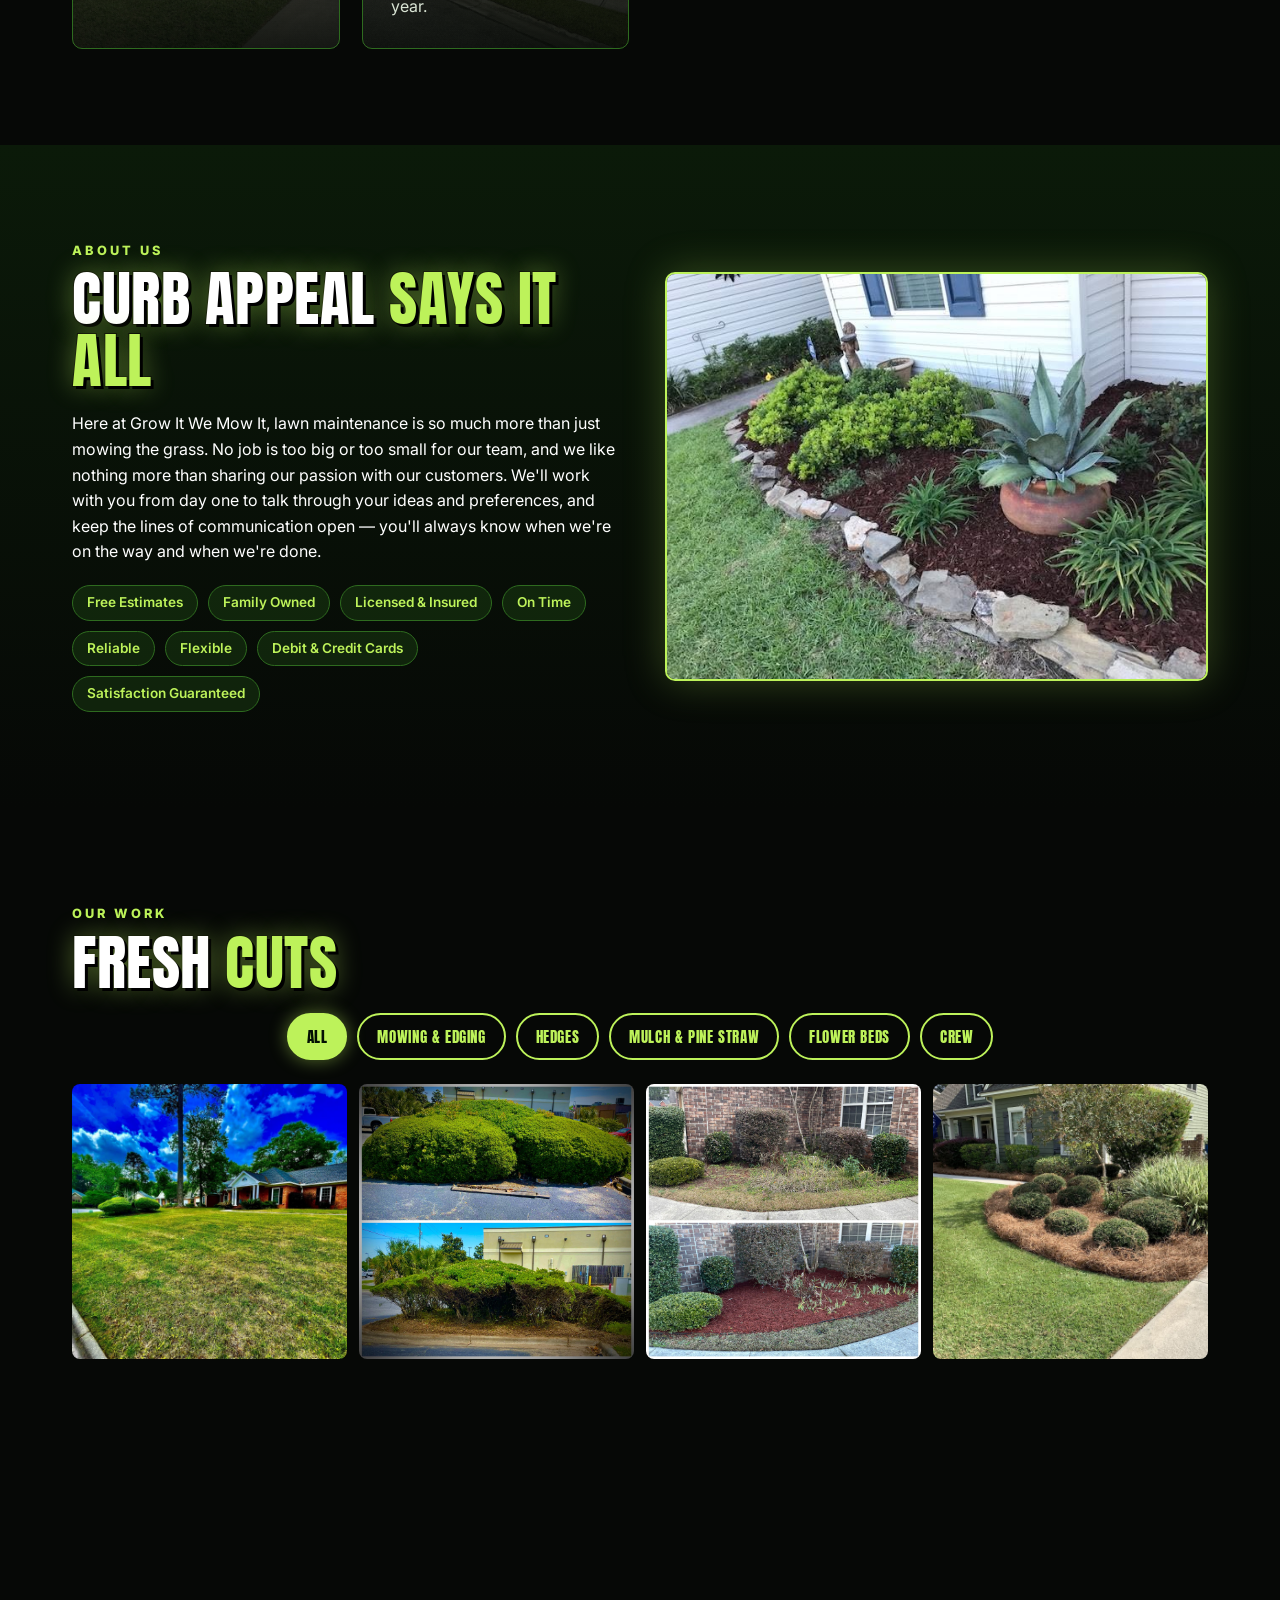
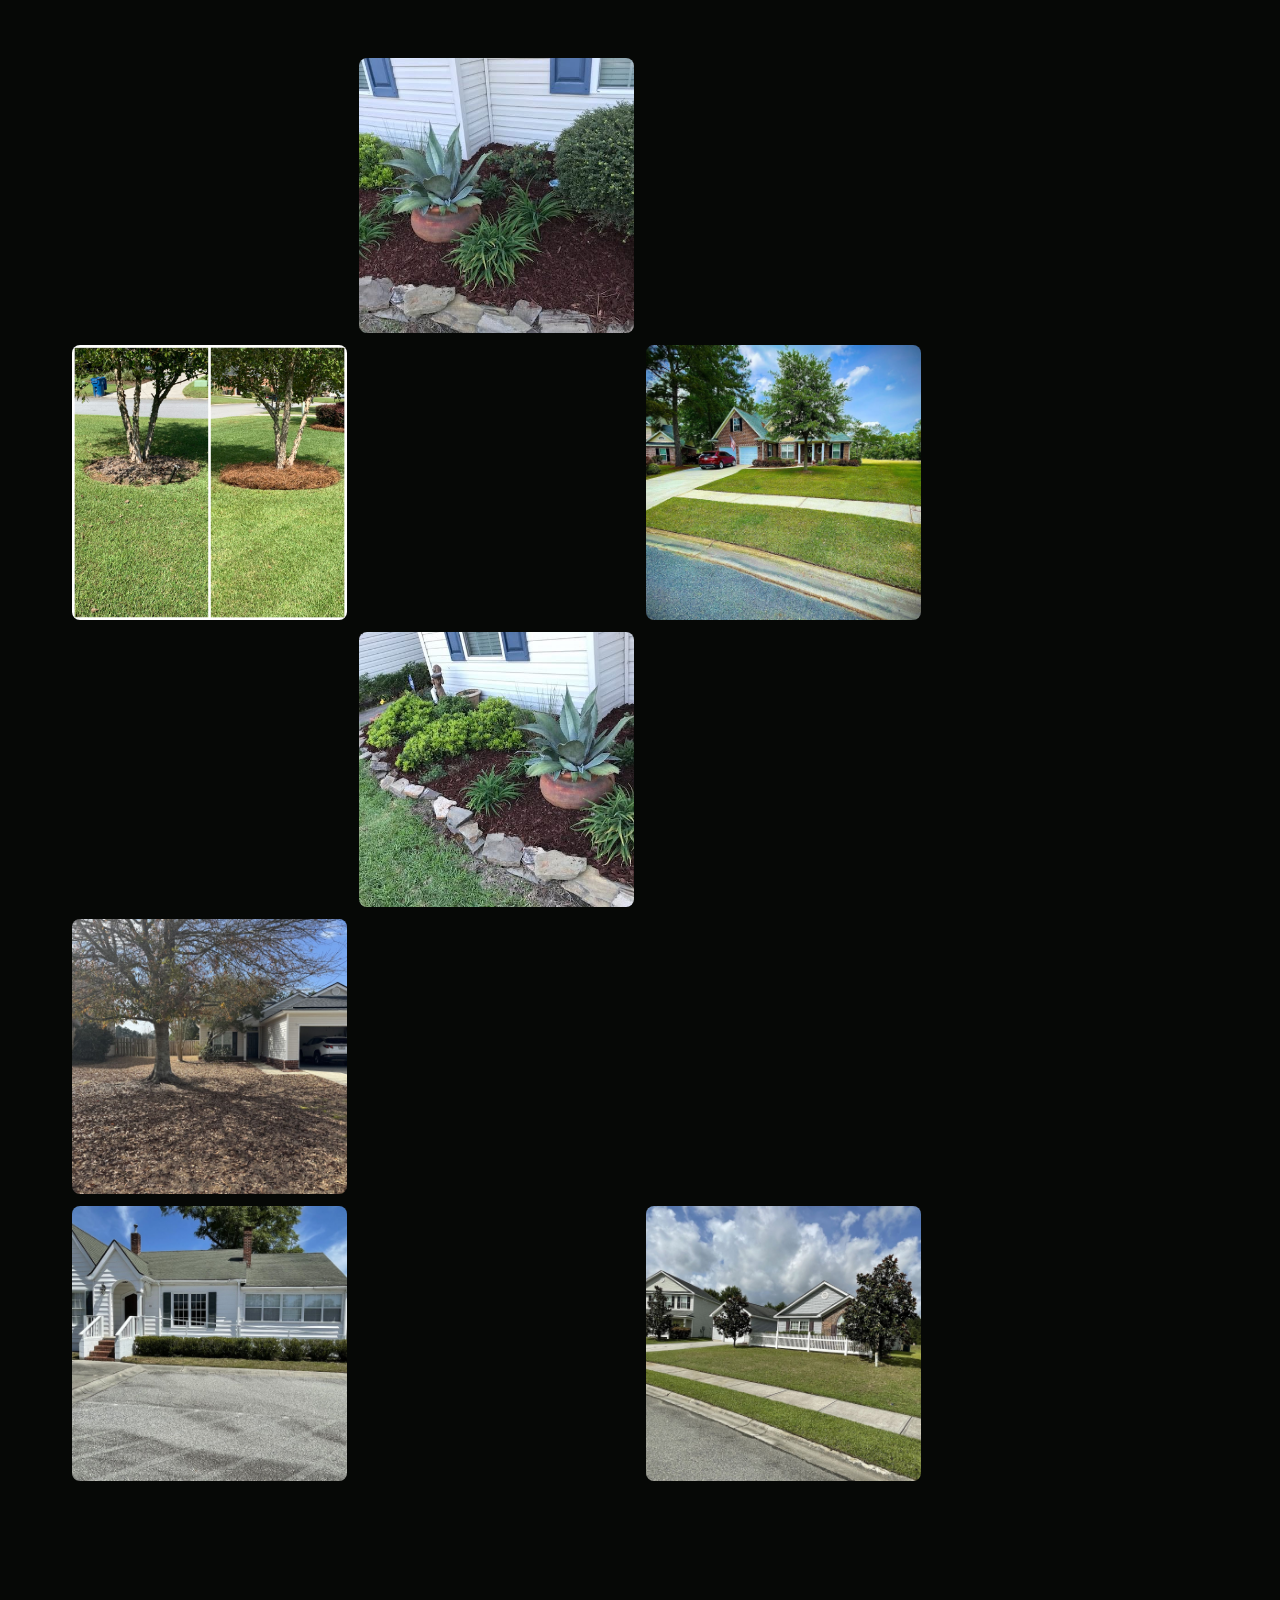
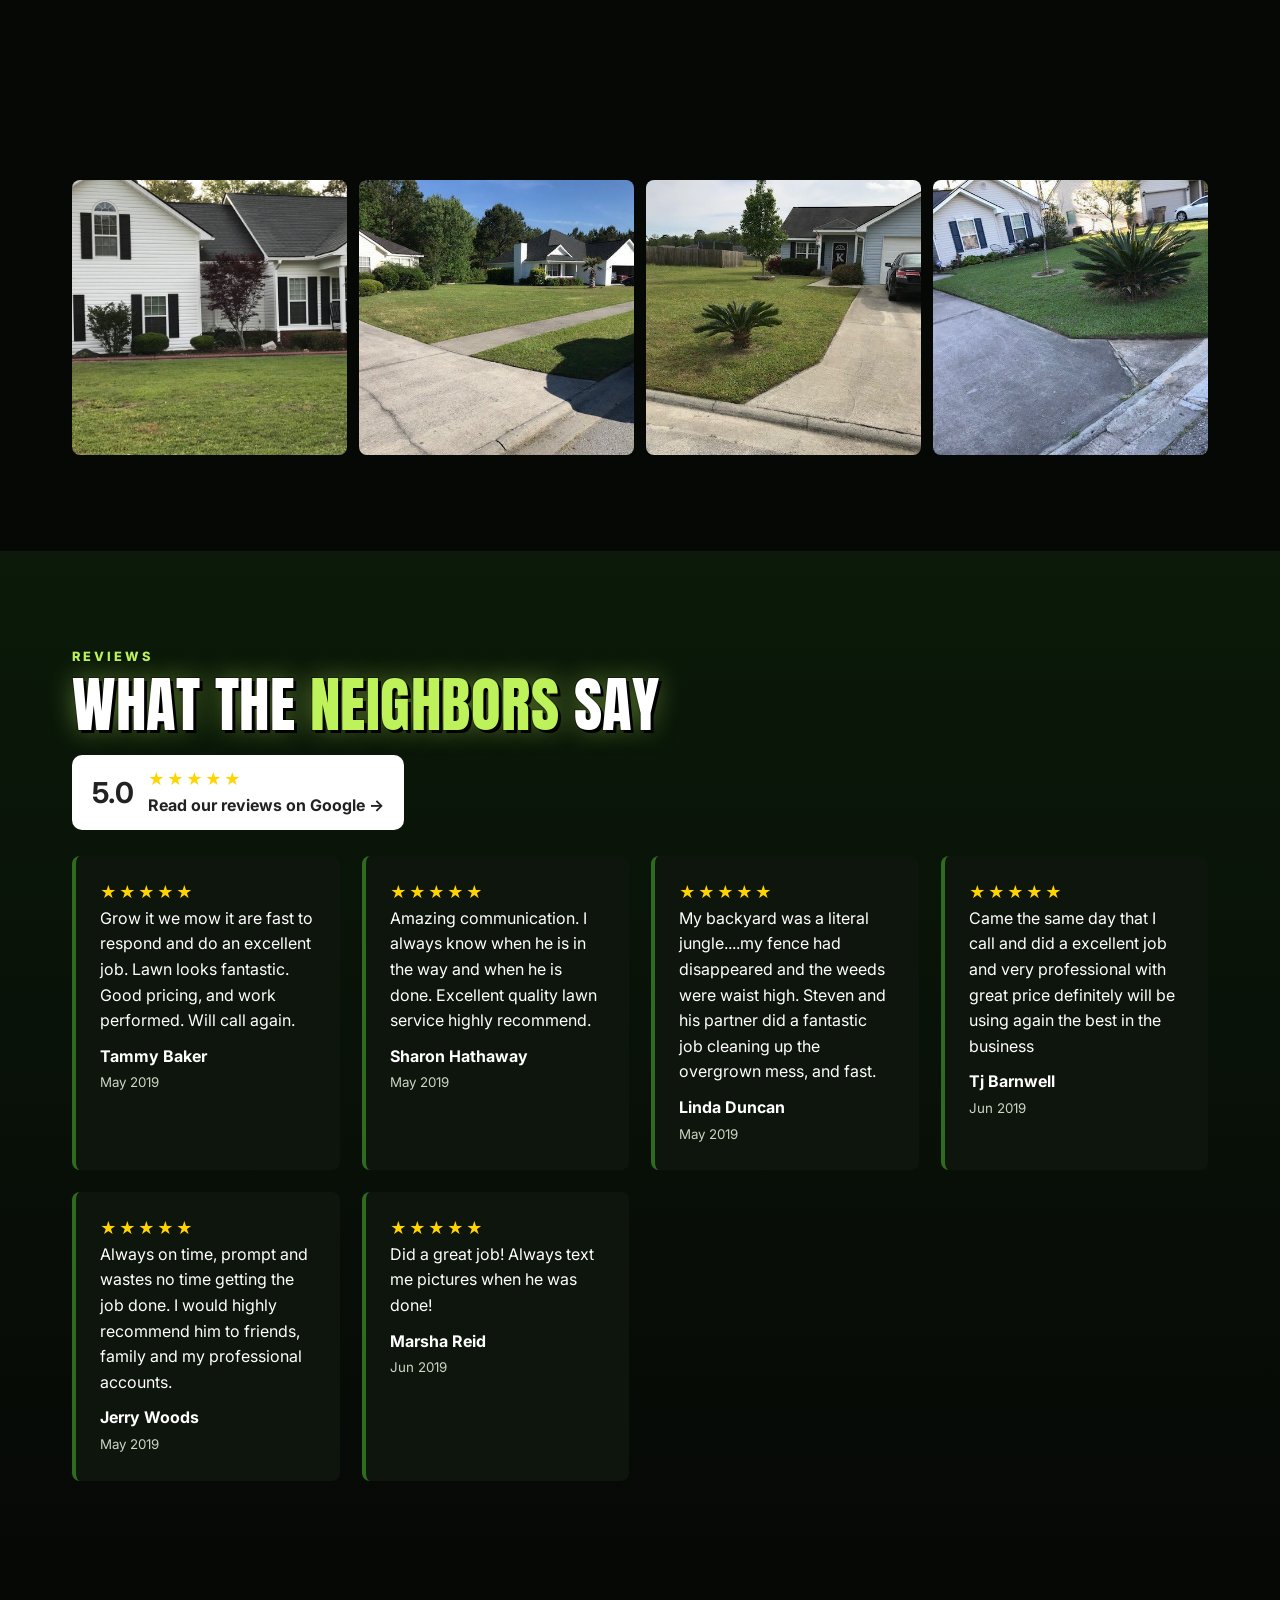
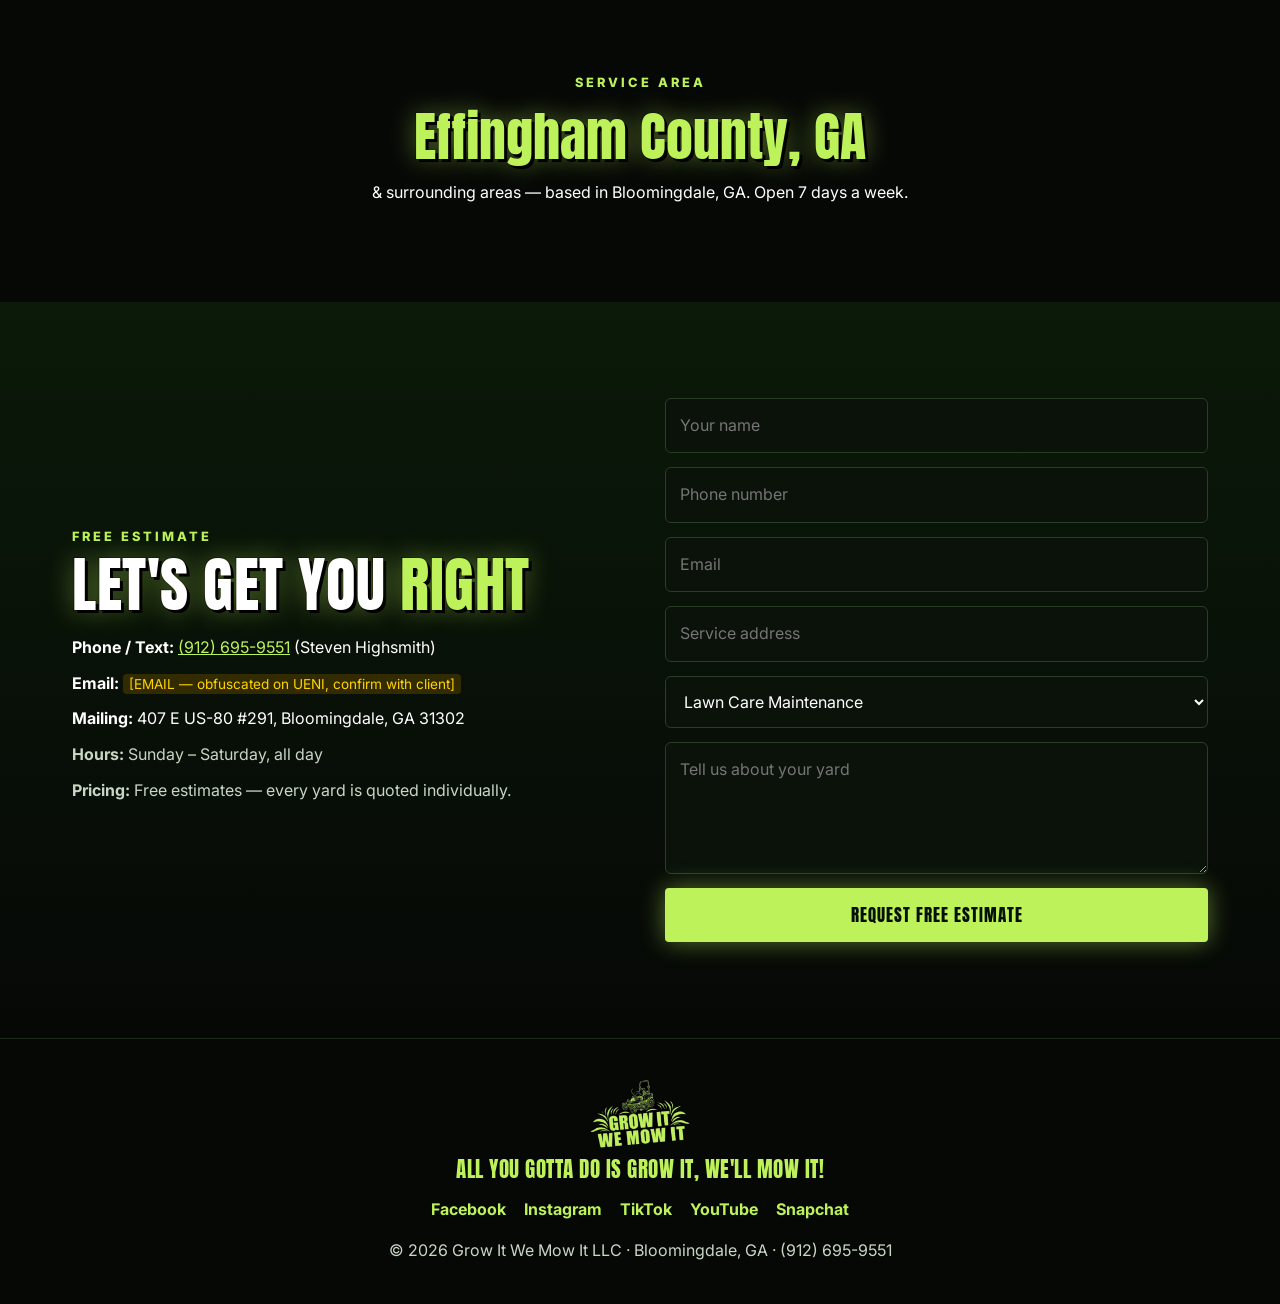
==== commit c1b67621: "Add hero background music with animated play/pause button" ====
--- a/index.html
+++ b/index.html
@@ -2,7 +2,9 @@
 <nav><div class="wrap"><a href="index.html"><img src="assets/logo-clean.png" alt="Grow It We Mow It logo"></a><ul><li><a href="index.html#services">Services</a></li><li><a href="index.html#gallery">Gallery</a></li><li><a href="index.html#reviews">Reviews</a></li><li class="cta"><a href="merch.html">Merch</a></li><li class="cta"><a class="btn" href="tel:+19126959551">Call (912) 695-9551</a></li></ul></div></nav>
 <header class="hero"><div class="vid"><video autoplay muted loop playsinline preload="auto" poster="assets/hero-poster.jpg" aria-hidden="true"><source src="assets/hero.mp4" type="video/mp4"></video></div>
 <div class="in"><img class="logo" src="assets/logo-clean.png" alt="Grow It We Mow It"><h1>All You Gotta Do Is <span>Grow It</span>,<br>We'll <span>Mow It!</span></h1><p>Family-owned, licensed &amp; insured lawn care serving Effingham County, GA &amp; surrounding areas. Free estimates.</p>
-<div class="ctas"><a class="btn" href="tel:+19126959551">Call / Text (912) 695-9551</a><a class="btn ghost" href="#quote">Get a Free Estimate</a></div></div></header>
+<div class="ctas"><a class="btn" href="tel:+19126959551">Call / Text (912) 695-9551</a><a class="btn ghost" href="#quote">Get a Free Estimate</a></div></div>
+<audio id="heroAudio" src="assets/hero-audio.mp3" autoplay loop preload="auto"></audio>
+<button type="button" class="snd" id="sndBtn" aria-label="Play music" aria-pressed="false"><span class="ring" aria-hidden="true"></span><svg class="i-play" viewBox="0 0 24 24" aria-hidden="true"><path d="M8 5v14l11-7z"/></svg><svg class="i-pause" viewBox="0 0 24 24" aria-hidden="true"><path d="M6 5h4v14H6zM14 5h4v14h-4z"/></svg><span class="eq" aria-hidden="true"><i></i><i></i><i></i><i></i></span><span class="lbl">Play music</span></button></header>
 <section id="services"><div class="wrap"><div class="kick">What we do</div><h2>More than just <span>mowing</span></h2><div class="grid">
 <div class="card bg" style="--bg:url(assets/gallery/gbp-mowing-09.jpg)"><h3>Lawn Care Maintenance</h3><p>Full lawn assessments and tailored plans designed with your unique yard and landscape in mind — mowing, edging, trimming and blow-off.</p></div>
 <div class="card bg" style="--bg:url(assets/gallery/gbp-hedges-04.jpg)"><h3>Hedge Maintenance</h3><p>Frequent trimming keeps hedges and shrubbery healthy — removing dead or diseased growth so new growth can thrive and reducing insect problems.</p></div>
@@ -32,4 +34,4 @@
 <section class="alt" id="quote"><div class="wrap two"><div class="info"><div class="kick">Free estimate</div><h2>Let's get you <span>right</span></h2>
 <p><b>Phone / Text:</b> <a href="tel:+19126959551">(912) 695-9551</a> (Steven Highsmith)</p><p><b>Email:</b> <span class="ph">[EMAIL — obfuscated on UENI, confirm with client]</span></p><p><b>Mailing:</b> 407 E US-80 #291, Bloomingdale, GA 31302</p><p class="hours"><b>Hours:</b> Sunday – Saturday, all day</p><p class="hours"><b>Pricing:</b> Free estimates — every yard is quoted individually.</p></div>
 <form action="#" onsubmit="alert('Form not connected yet — hook up Formspree/Netlify Forms (see README).');return false"><input required placeholder="Your name"><input type="tel" required placeholder="Phone number"><input type="email" placeholder="Email"><input placeholder="Service address"><select><option>Lawn Care Maintenance</option><option>Hedge Maintenance</option><option>Yard Debris Clean-up &amp; Removal</option><option>Mulch &amp; Pine Straw Installation</option><option>Flower Bed Clean-up / Renovation</option><option>Seasonal Maintenance</option></select><textarea rows="4" placeholder="Tell us about your yard"></textarea><button class="btn">Request Free Estimate</button></form></div></section>
-<footer><div class="wrap"><img src="assets/logo-clean.png" alt="" style="height:70px;margin:0 auto"><p class="disp" style="color:var(--g);font-size:1.3rem;margin-top:10px">All You Gotta Do Is Grow It, We'll Mow It!</p><div class="soc"><a href="https://www.facebook.com/GrowItWeMowIt/" target="_blank">Facebook</a><a href="https://instagram.com/growitwemowit/" target="_blank">Instagram</a><a href="https://www.tiktok.com/@growitwemowit" target="_blank">TikTok</a><a href="https://www.youtube.com/channel/UCXqHM2fKAIJ23FaLalj8VtA" target="_blank">YouTube</a><a href="https://snapchat.com/t/PC0J5tAv" target="_blank">Snapchat</a></div><p>© 2026 Grow It We Mow It LLC · Bloomingdale, GA · (912) 695-9551</p></div></footer><script src="gallery.js"></script><script src="reviews.js"></script></body></html>
+<footer><div class="wrap"><img src="assets/logo-clean.png" alt="" style="height:70px;margin:0 auto"><p class="disp" style="color:var(--g);font-size:1.3rem;margin-top:10px">All You Gotta Do Is Grow It, We'll Mow It!</p><div class="soc"><a href="https://www.facebook.com/GrowItWeMowIt/" target="_blank">Facebook</a><a href="https://instagram.com/growitwemowit/" target="_blank">Instagram</a><a href="https://www.tiktok.com/@growitwemowit" target="_blank">TikTok</a><a href="https://www.youtube.com/channel/UCXqHM2fKAIJ23FaLalj8VtA" target="_blank">YouTube</a><a href="https://snapchat.com/t/PC0J5tAv" target="_blank">Snapchat</a></div><p>© 2026 Grow It We Mow It LLC · Bloomingdale, GA · (912) 695-9551</p></div></footer><script src="sound.js"></script><script src="gallery.js"></script><script src="reviews.js"></script></body></html>
--- a/style.css
+++ b/style.css
@@ -64,3 +64,20 @@
 .card.bg p{color:#d9e4d4}
 
 @media(max-width:600px){.filt button{font-size:.8rem;padding:8px 12px}.gal{grid-template-columns:repeat(2,1fr);gap:8px}}
+/* Music play/pause button */
+.snd{position:absolute;right:22px;bottom:26px;z-index:3;display:flex;align-items:center;gap:10px;background:rgba(6,8,6,.75);color:var(--g);border:2px solid var(--g);border-radius:999px;padding:10px 18px 10px 12px;font-family:'Anton',sans-serif;text-transform:uppercase;letter-spacing:1px;font-size:1rem;cursor:pointer;box-shadow:0 0 24px rgba(189,242,90,.45);backdrop-filter:blur(4px);transition:transform .2s,box-shadow .2s,background .2s}
+.snd:hover,.snd:focus-visible{transform:translateY(-3px) scale(1.05);box-shadow:0 0 36px rgba(189,242,90,.8);background:rgba(14,21,12,.9)}
+.snd:focus-visible{outline:3px solid #fff;outline-offset:3px}
+.snd svg{width:26px;height:26px;fill:var(--g);flex:none}
+.snd .i-pause,.snd[aria-pressed="true"] .i-play{display:none}
+.snd[aria-pressed="true"] .i-pause{display:block}
+.snd .ring{position:absolute;inset:-2px;border-radius:inherit;border:2px solid var(--g);opacity:0;pointer-events:none}
+.snd[aria-pressed="true"] .ring{animation:sndPulse 1.6s ease-out infinite}
+.snd .eq{display:flex;align-items:flex-end;gap:3px;height:20px}
+.snd .eq i{width:4px;height:30%;background:var(--g);border-radius:2px}
+.snd[aria-pressed="true"] .eq i{animation:sndEq .9s ease-in-out infinite alternate}
+.snd .eq i:nth-child(2){animation-delay:-.3s!important}.snd .eq i:nth-child(3){animation-delay:-.6s!important}.snd .eq i:nth-child(4){animation-delay:-.15s!important}
+@keyframes sndEq{0%{height:20%}100%{height:100%}}
+@keyframes sndPulse{0%{transform:scale(1);opacity:.8}100%{transform:scale(1.35);opacity:0}}
+@media(max-width:600px){.snd{right:12px;bottom:14px;padding:8px 14px 8px 10px;font-size:.85rem}.snd svg{width:22px;height:22px}}
+@media(prefers-reduced-motion:reduce){.snd,.snd .ring,.snd .eq i{animation:none!important;transition:none}.snd:hover{transform:none}.snd[aria-pressed="true"] .eq i{height:70%}}
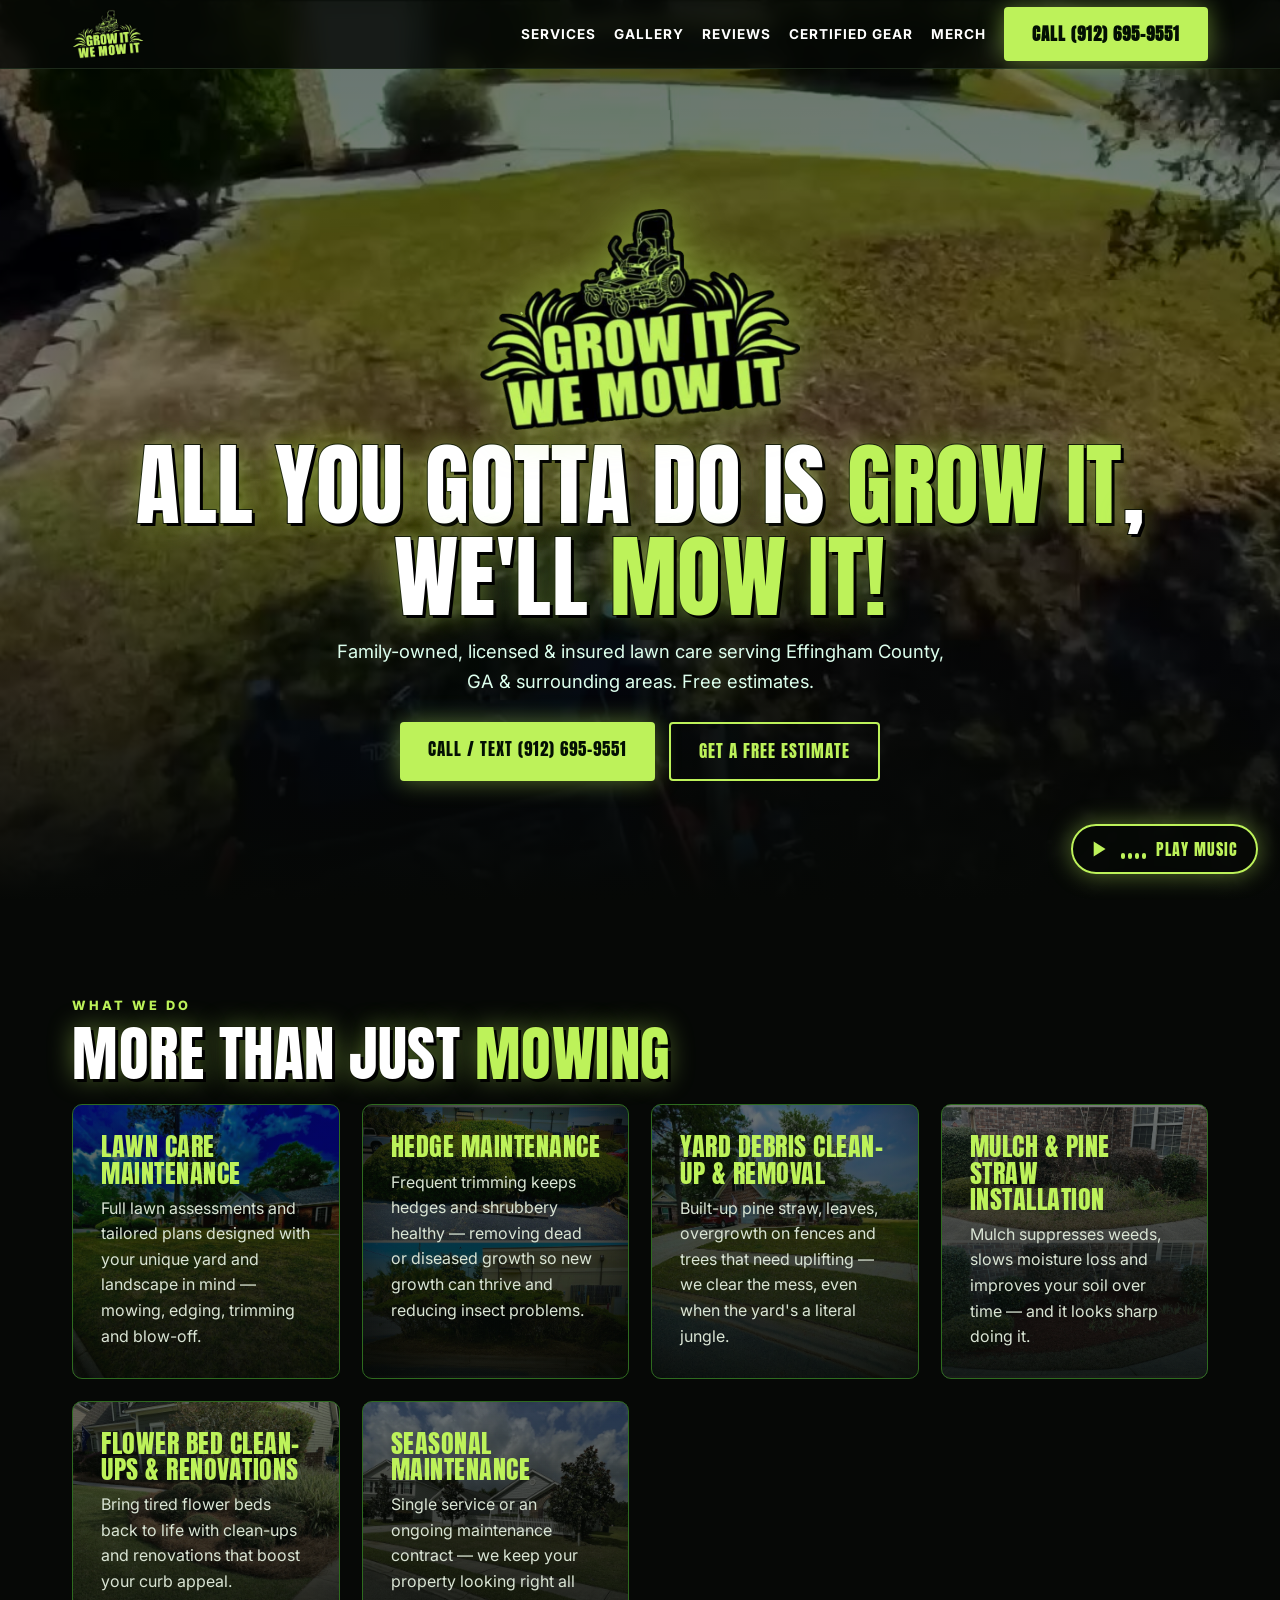
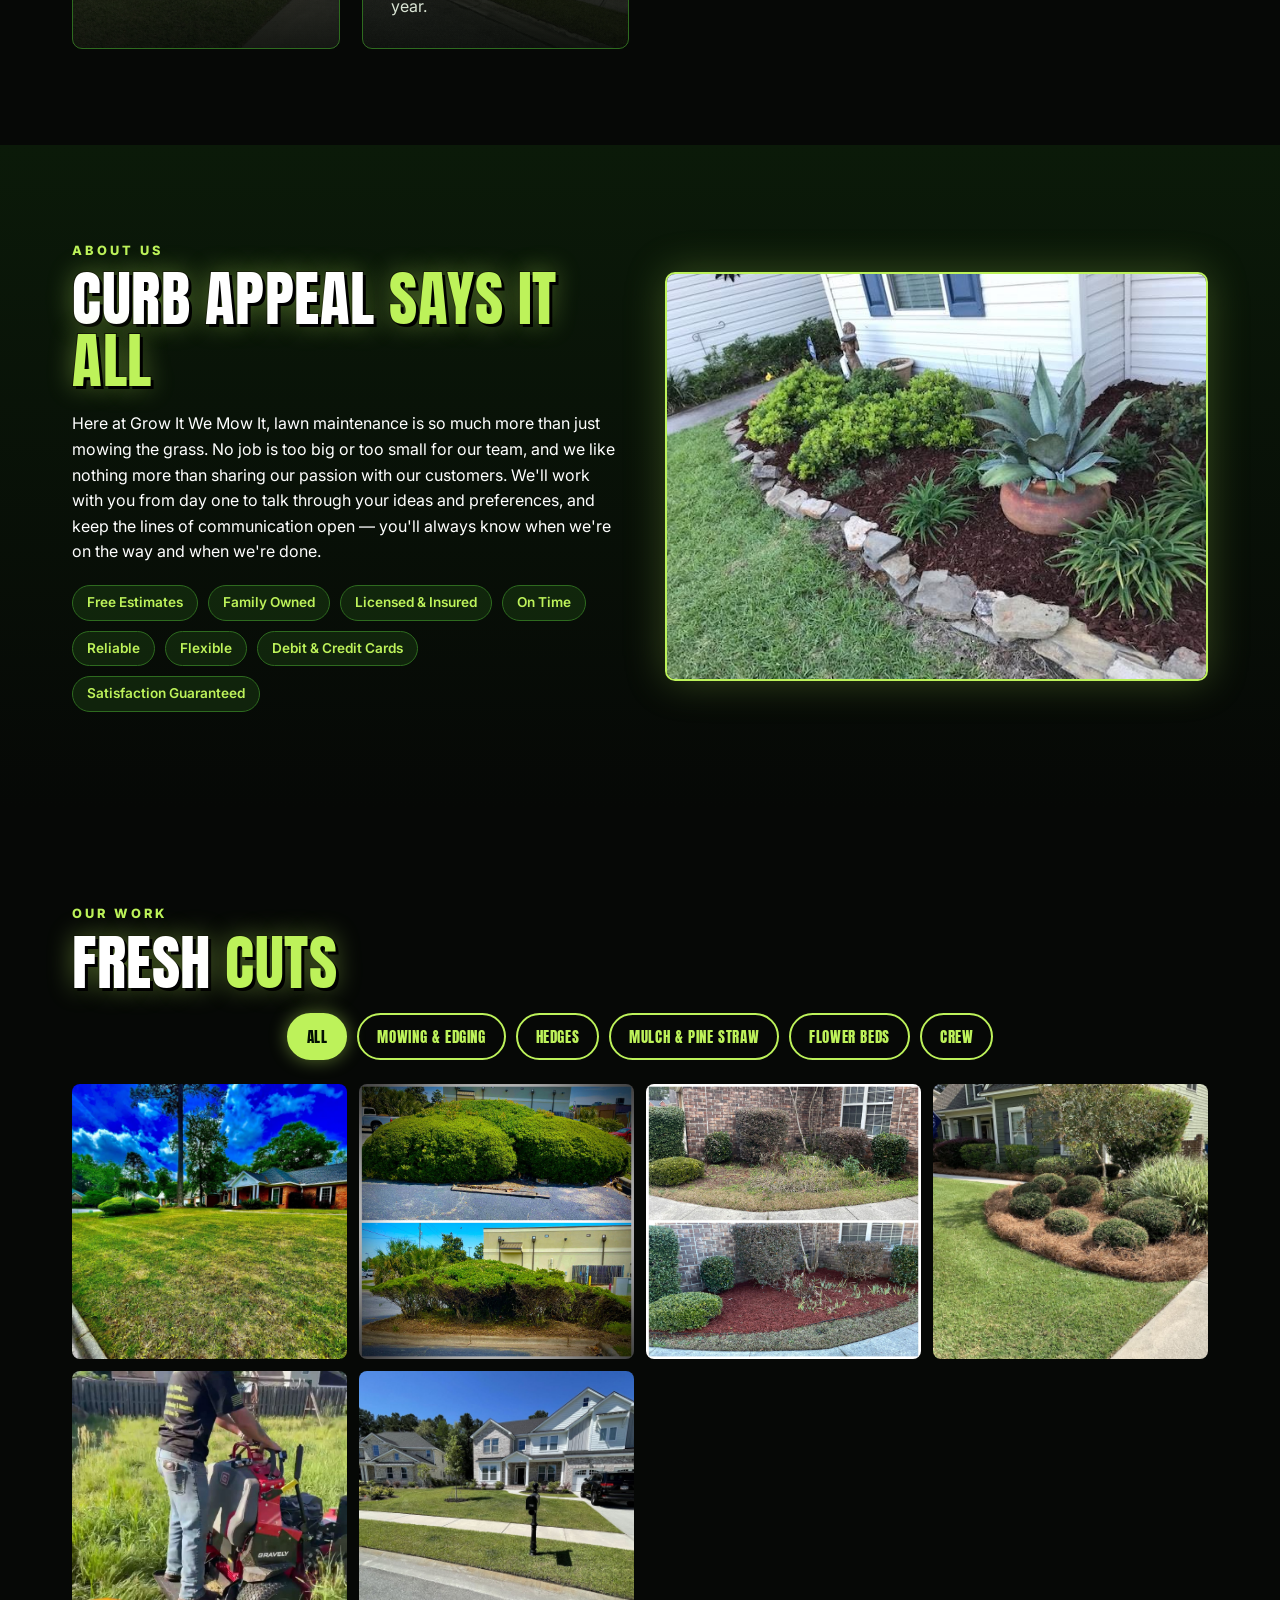
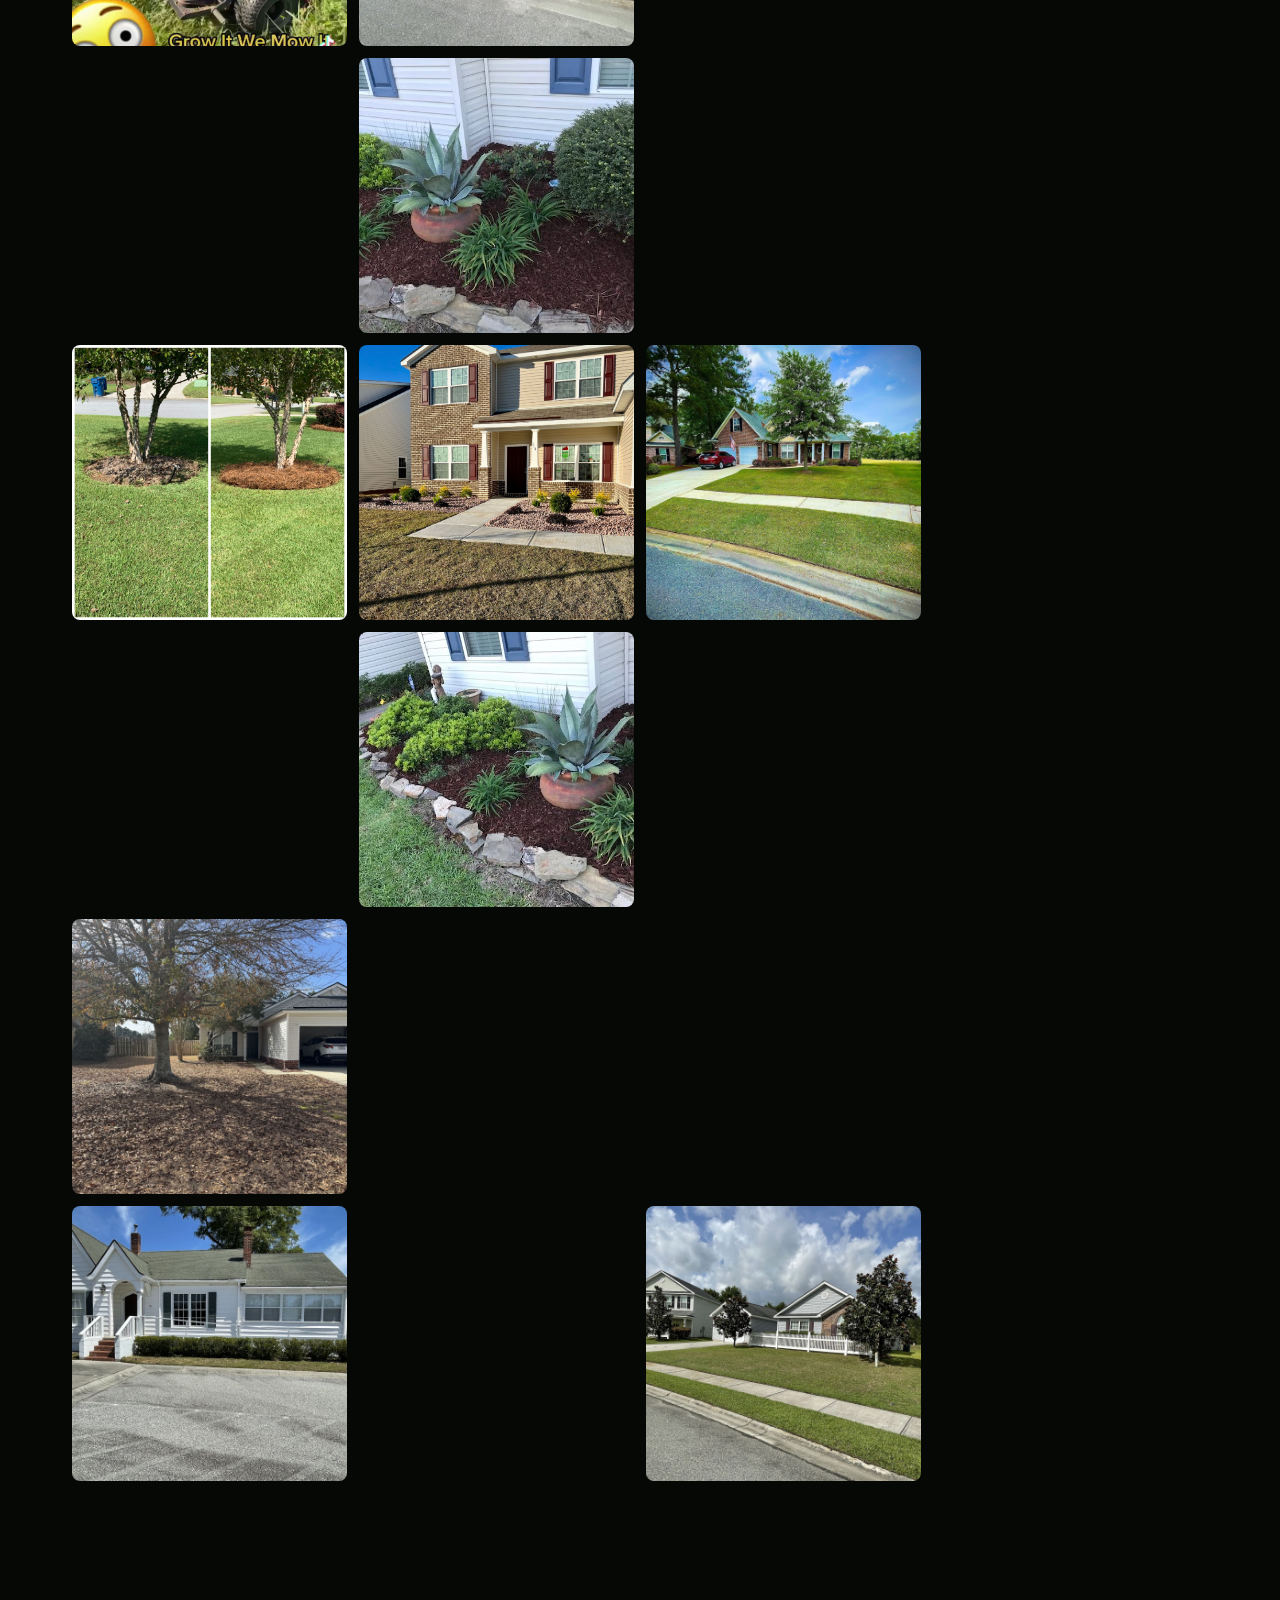
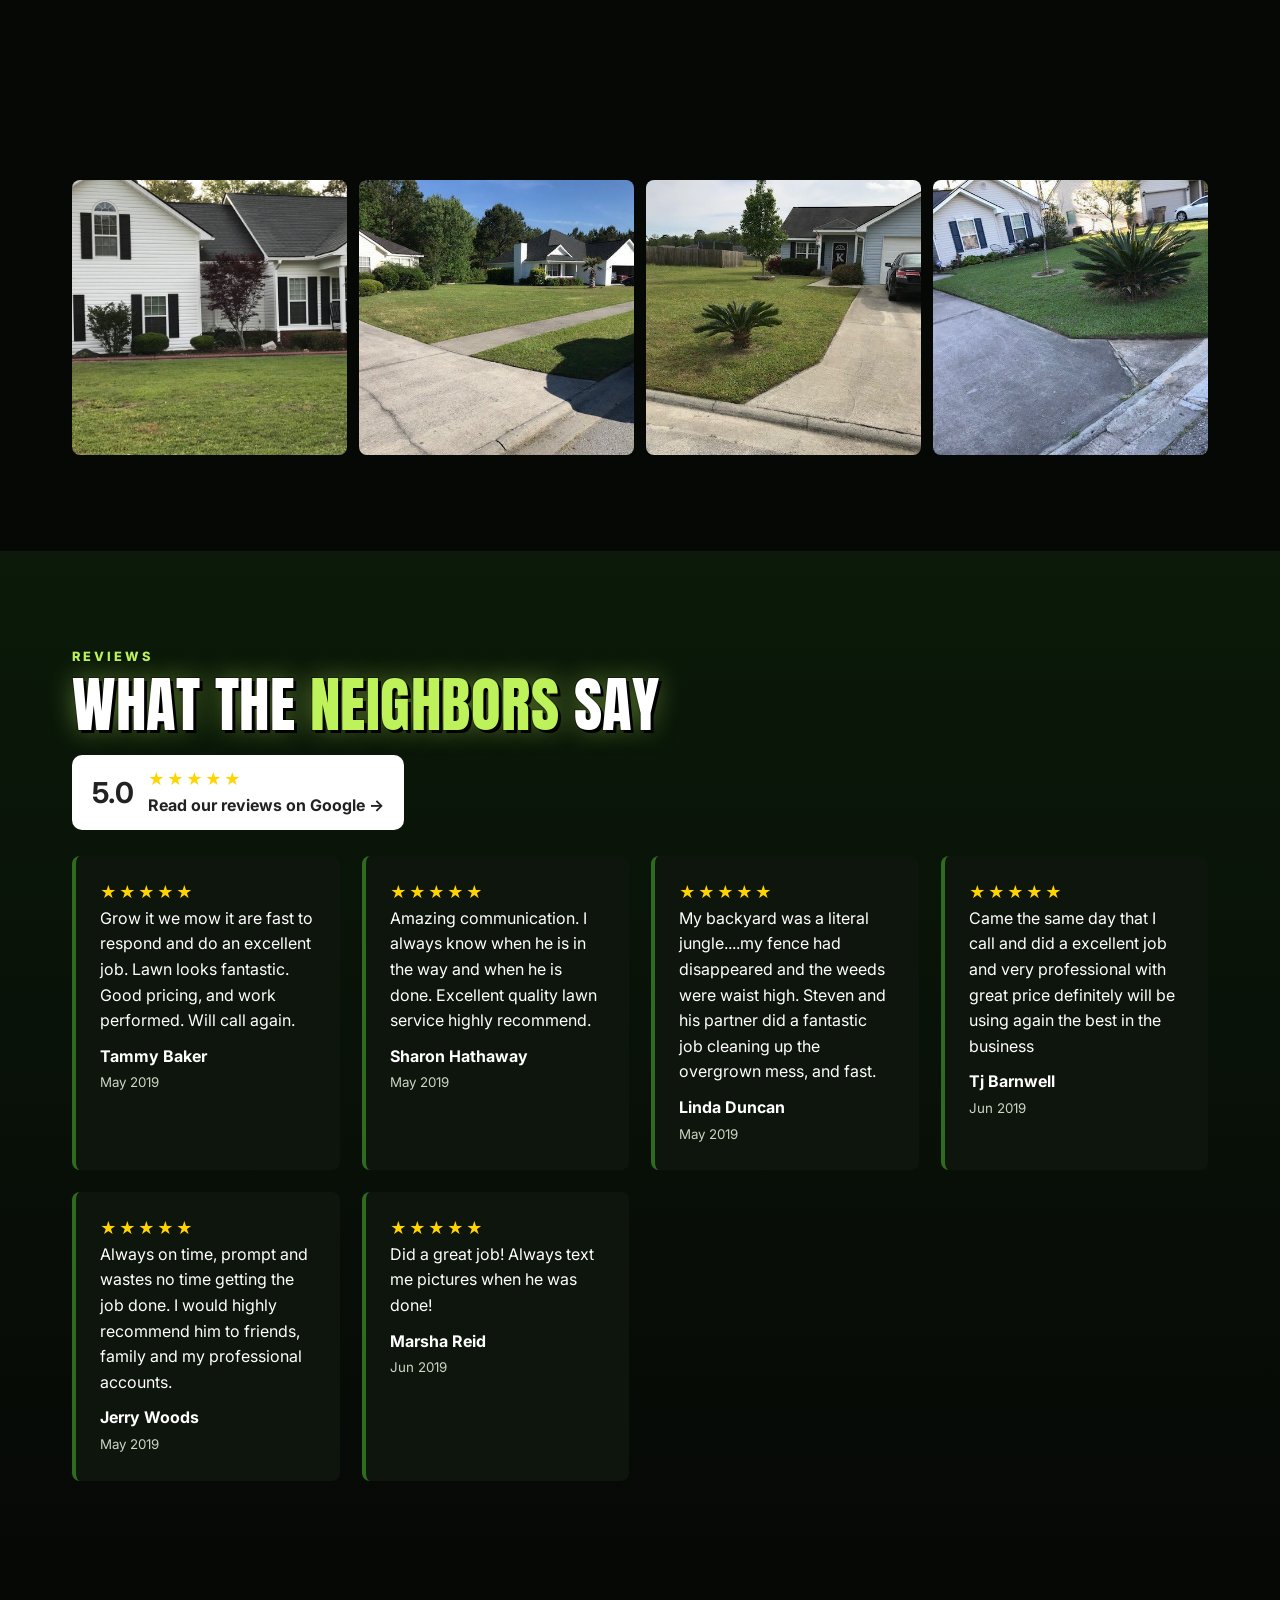
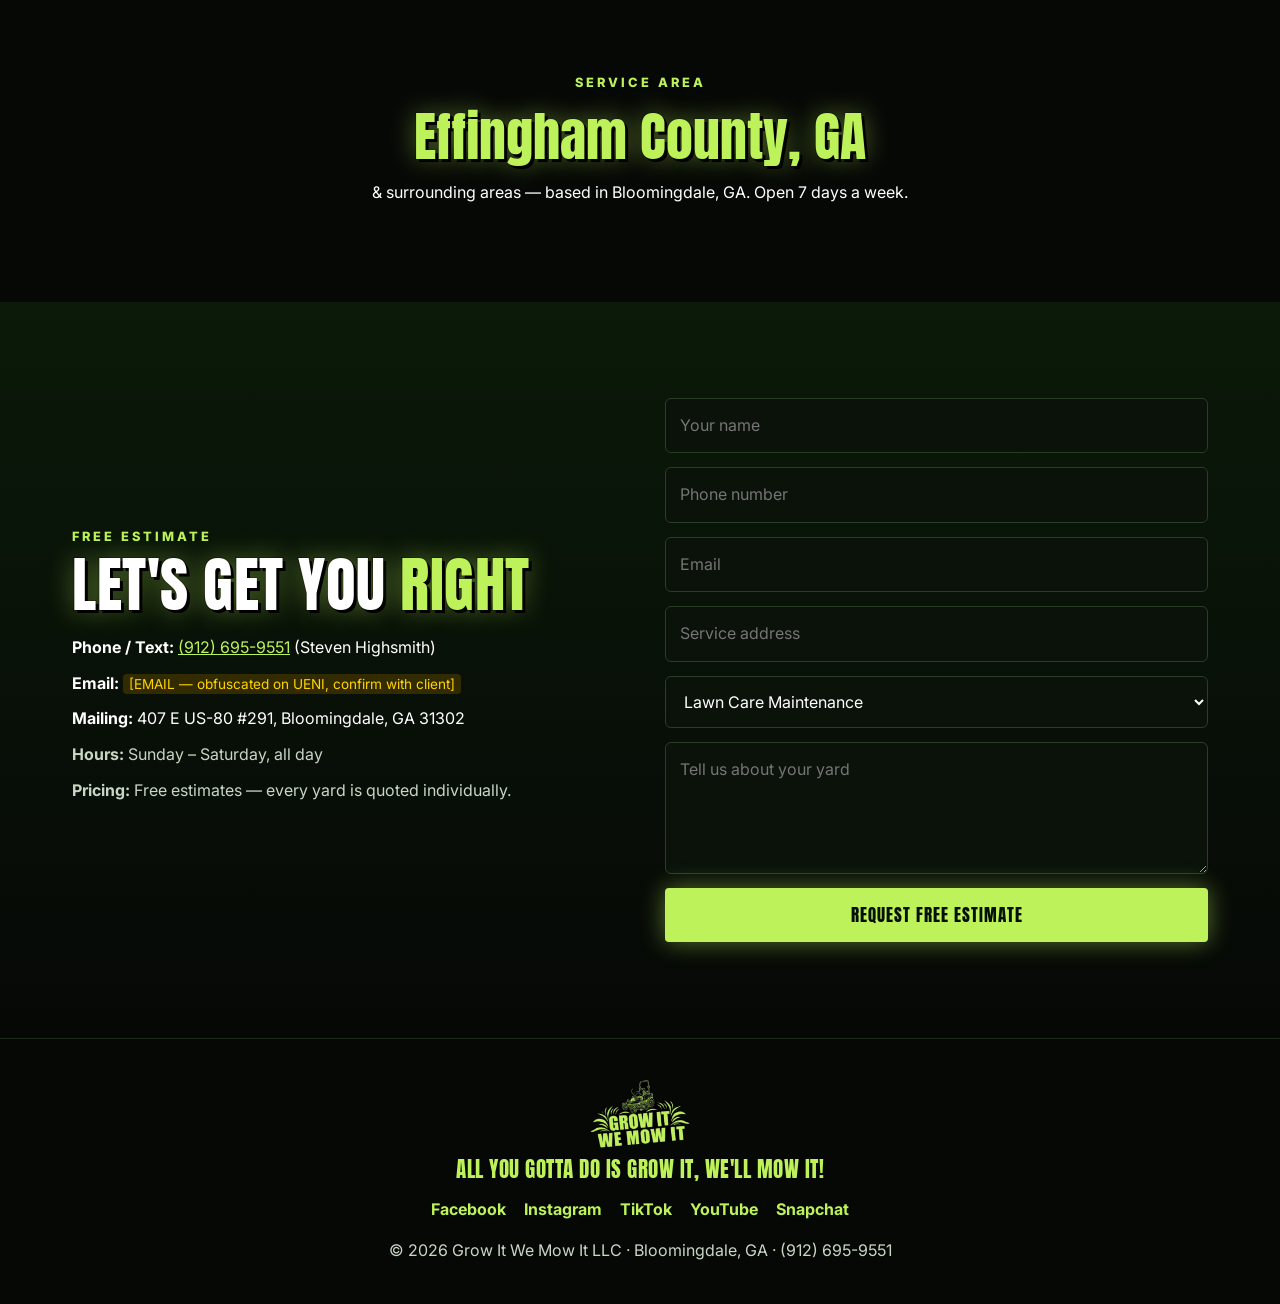
==== commit 200fa615: "Add Mow It Certified Gear page (affiliate links from Linktree), nav link, merch banner" ====
--- a/index.html
+++ b/index.html
@@ -1,5 +1,5 @@
 <!doctype html><html lang="en"><head><meta charset="utf-8"><meta name="viewport" content="width=device-width,initial-scale=1"><link rel="preconnect" href="https://fonts.googleapis.com"><link href="https://fonts.googleapis.com/css2?family=Anton&family=Inter:wght@400;600;700;800&display=swap" rel="stylesheet"><link rel="stylesheet" href="style.css"><link rel="icon" href="assets/logo-clean.png"><title>Grow It We Mow It | Lawn Care in Effingham County, GA</title><meta name="description" content="Lawn mowing, hedge maintenance, yard debris cleanup and mulch installation in Effingham, GA and surrounding areas. Free estimates. (912) 695-9551."></head><body>
-<nav><div class="wrap"><a href="index.html"><img src="assets/logo-clean.png" alt="Grow It We Mow It logo"></a><ul><li><a href="index.html#services">Services</a></li><li><a href="index.html#gallery">Gallery</a></li><li><a href="index.html#reviews">Reviews</a></li><li class="cta"><a href="merch.html">Merch</a></li><li class="cta"><a class="btn" href="tel:+19126959551">Call (912) 695-9551</a></li></ul></div></nav>
+<nav><div class="wrap"><a href="index.html"><img src="assets/logo-clean.png" alt="Grow It We Mow It logo"></a><ul><li><a href="index.html#services">Services</a></li><li><a href="index.html#gallery">Gallery</a></li><li><a href="index.html#reviews">Reviews</a></li><li><a href="gear.html">Certified Gear</a></li><li class="cta"><a href="merch.html">Merch</a></li><li class="cta"><a class="btn" href="tel:+19126959551">Call (912) 695-9551</a></li></ul></div></nav>
 <header class="hero"><div class="vid"><video autoplay muted loop playsinline preload="auto" poster="assets/hero-poster.jpg" aria-hidden="true"><source src="assets/hero.mp4" type="video/mp4"></video></div>
 <div class="in"><img class="logo" src="assets/logo-clean.png" alt="Grow It We Mow It"><h1>All You Gotta Do Is <span>Grow It</span>,<br>We'll <span>Mow It!</span></h1><p>Family-owned, licensed &amp; insured lawn care serving Effingham County, GA &amp; surrounding areas. Free estimates.</p>
 <div class="ctas"><a class="btn" href="tel:+19126959551">Call / Text (912) 695-9551</a><a class="btn ghost" href="#quote">Get a Free Estimate</a></div></div>
--- a/style.css
+++ b/style.css
@@ -81,3 +81,16 @@
 @keyframes sndPulse{0%{transform:scale(1);opacity:.8}100%{transform:scale(1.35);opacity:0}}
 @media(max-width:600px){.snd{right:12px;bottom:14px;padding:8px 14px 8px 10px;font-size:.85rem}.snd svg{width:22px;height:22px}}
 @media(prefers-reduced-motion:reduce){.snd,.snd .ring,.snd .eq i{animation:none!important;transition:none}.snd:hover{transform:none}.snd[aria-pressed="true"] .eq i{height:70%}}
+/* Shop Picks */
+.aff{text-align:center;color:var(--mut);font-size:.9rem;margin:0 0 22px}
+.picks{display:grid;grid-template-columns:repeat(auto-fill,minmax(240px,1fr));gap:20px}
+.pick{display:flex;flex-direction:column;background:var(--dk);border:1px solid rgba(189,242,90,.25);border-radius:10px;overflow:hidden;text-decoration:none;color:var(--tx);transition:transform .2s,box-shadow .2s,border-color .2s}
+.pick:hover,.pick:focus-visible{transform:translateY(-5px);border-color:var(--g);box-shadow:0 0 28px rgba(189,242,90,.45)}
+.pick img{width:100%;aspect-ratio:1;object-fit:cover;background:#000;transition:transform .3s}
+.pick:hover img{transform:scale(1.05)}
+.pick .b{padding:16px;display:flex;flex-direction:column;gap:10px;flex:1}
+.pick h3{font-size:1.05rem;line-height:1.3}
+.pick .go{margin-top:auto;font-family:'Anton',sans-serif;text-transform:uppercase;letter-spacing:1px;color:var(--g)}
+@media(prefers-reduced-motion:reduce){.pick,.pick img{transition:none}.pick:hover{transform:none}}
+.gearbn{display:block;text-align:center;font-family:'Anton',sans-serif;text-transform:uppercase;letter-spacing:1px;font-size:clamp(1.2rem,3vw,1.8rem);color:var(--g);text-decoration:none;padding:26px 20px;border:2px solid var(--g);border-radius:10px;background:radial-gradient(circle at 50% 0,rgba(189,242,90,.18),var(--dk));box-shadow:0 0 24px rgba(189,242,90,.3);transition:transform .2s,box-shadow .2s}
+.gearbn:hover,.gearbn:focus-visible{transform:translateY(-4px);box-shadow:0 0 36px rgba(189,242,90,.7)}
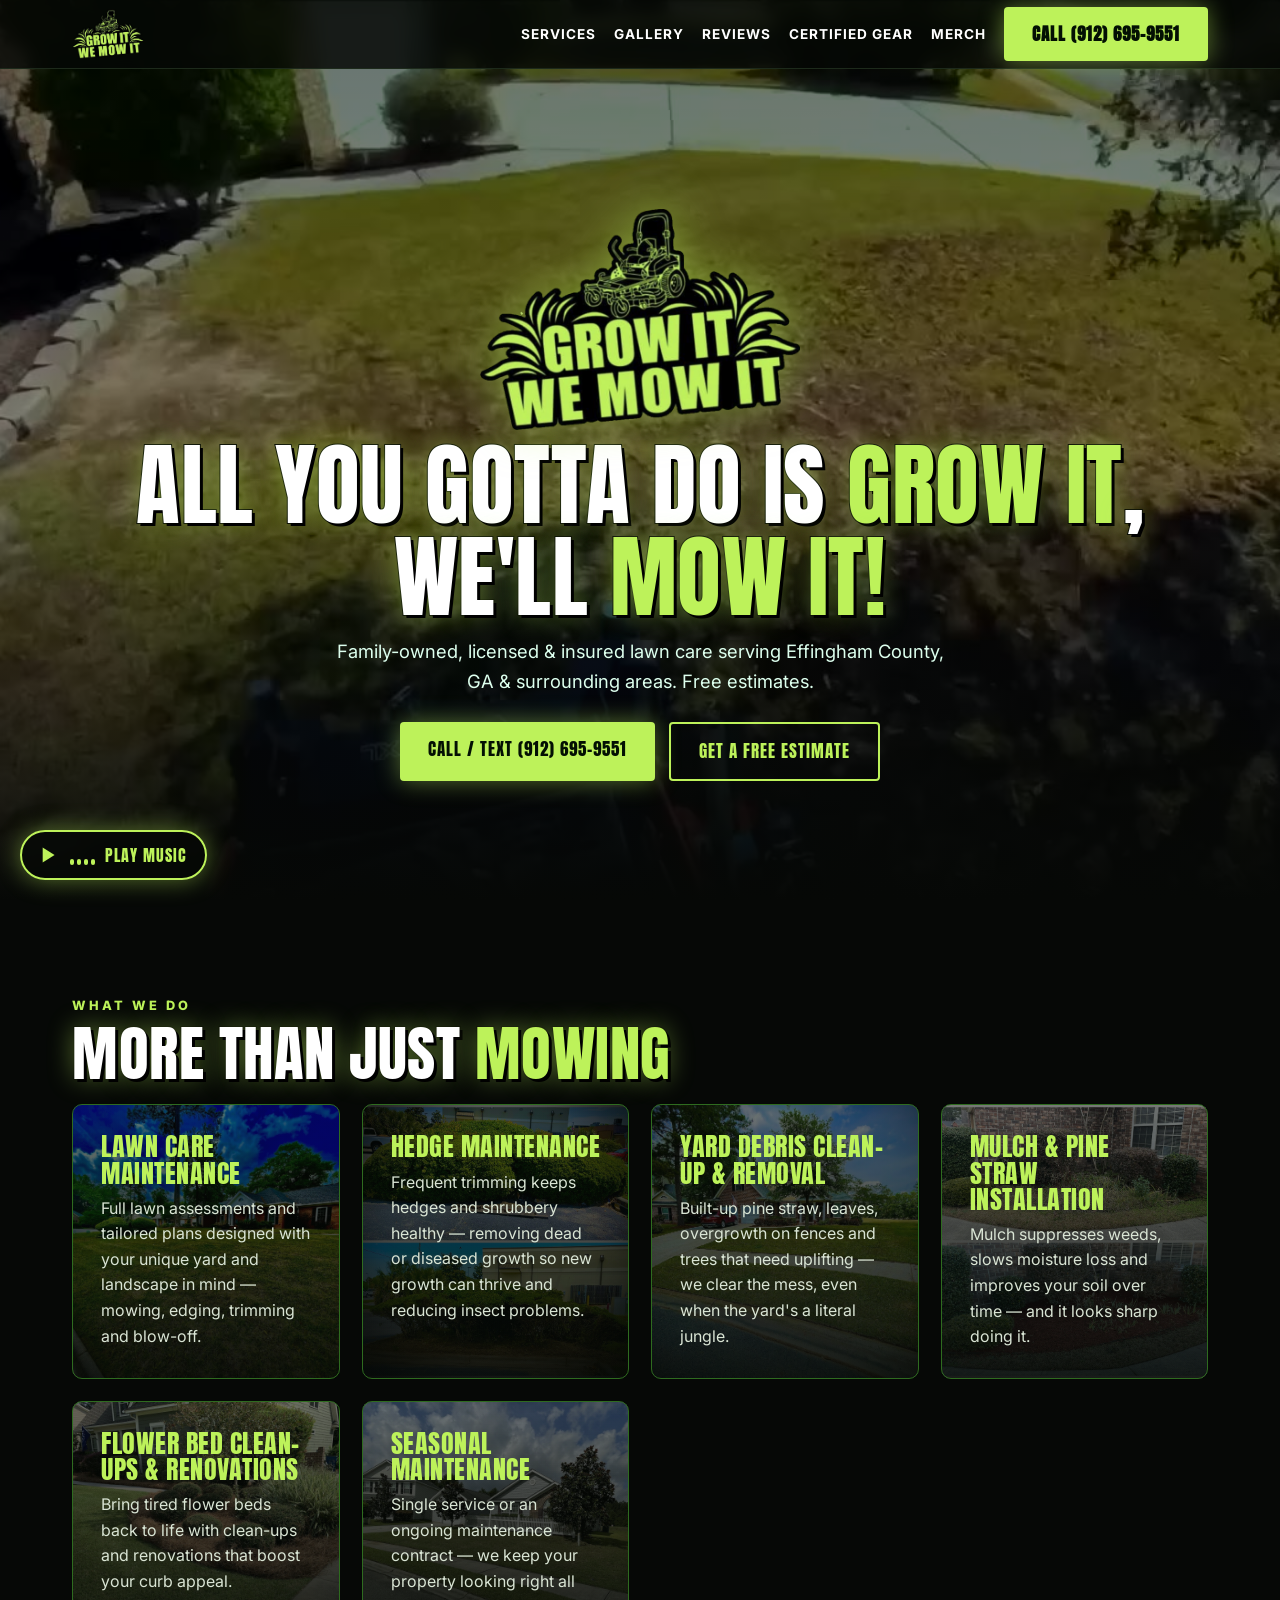
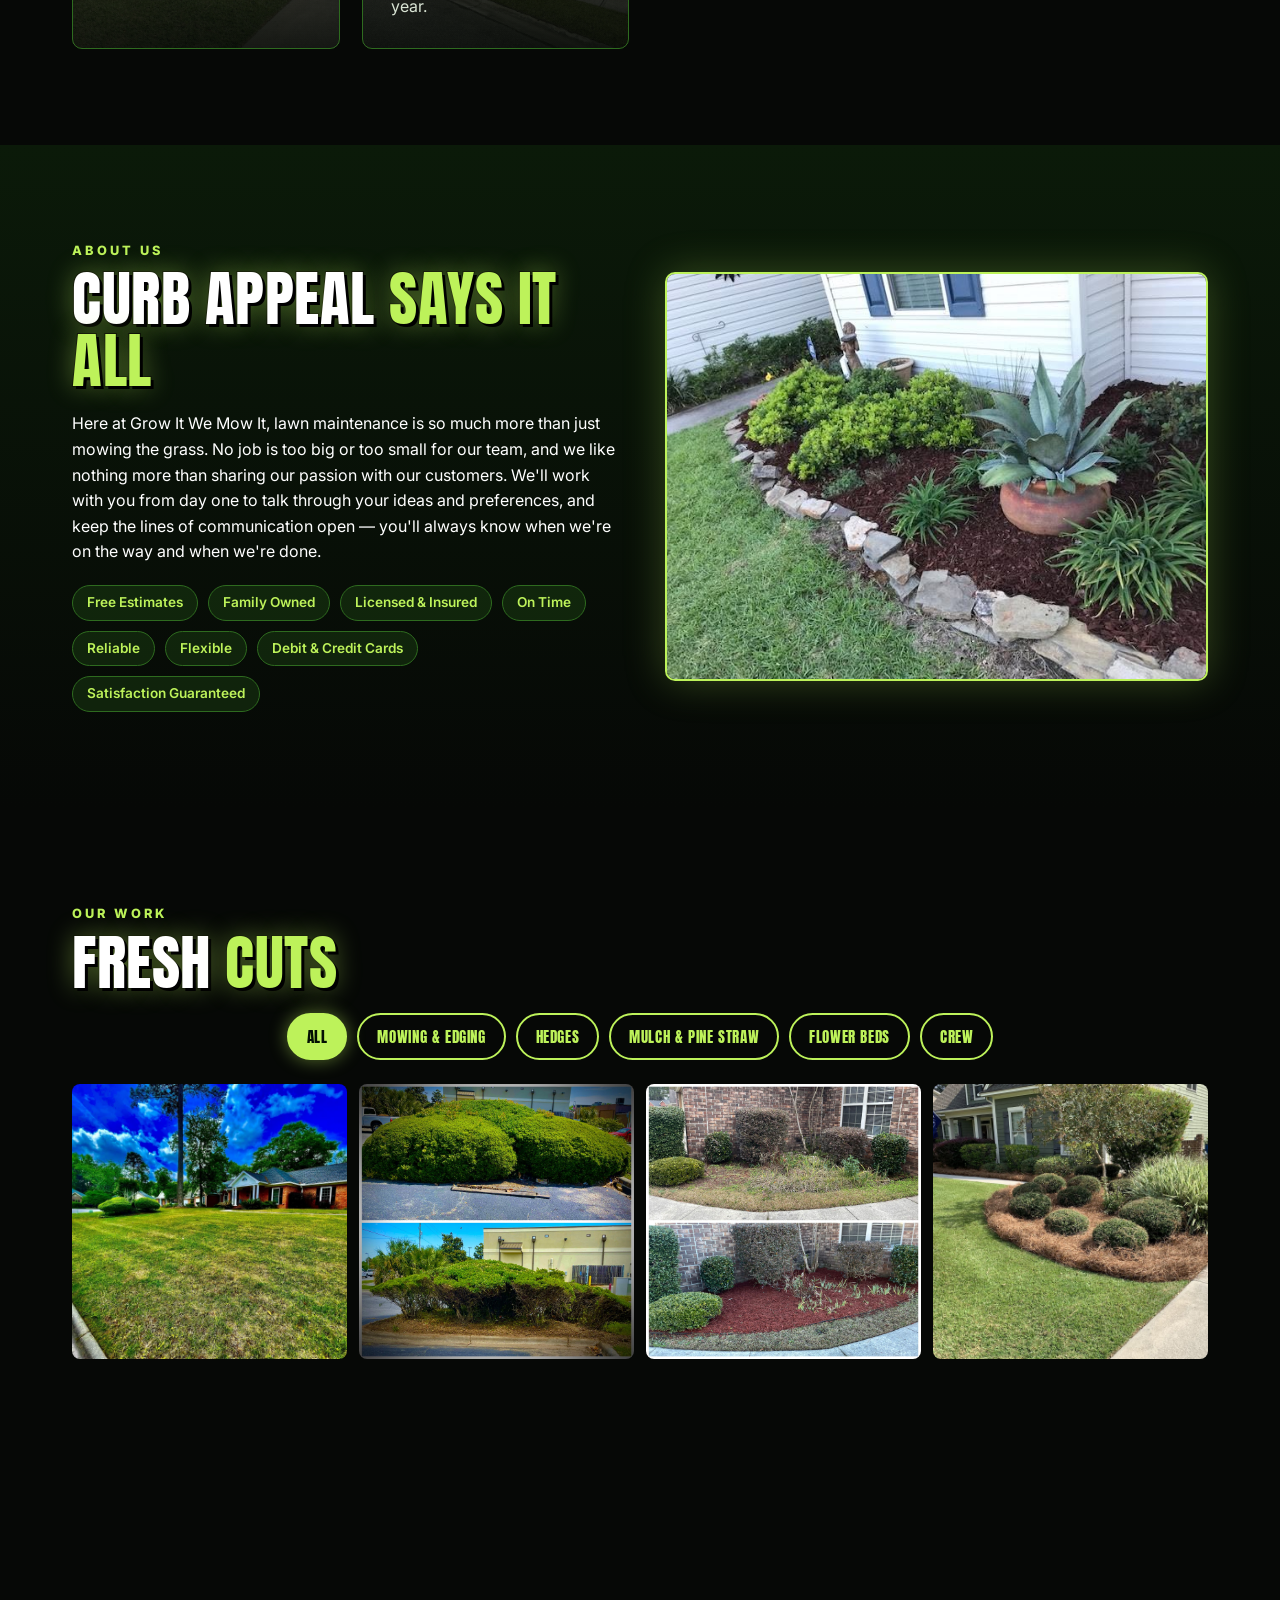
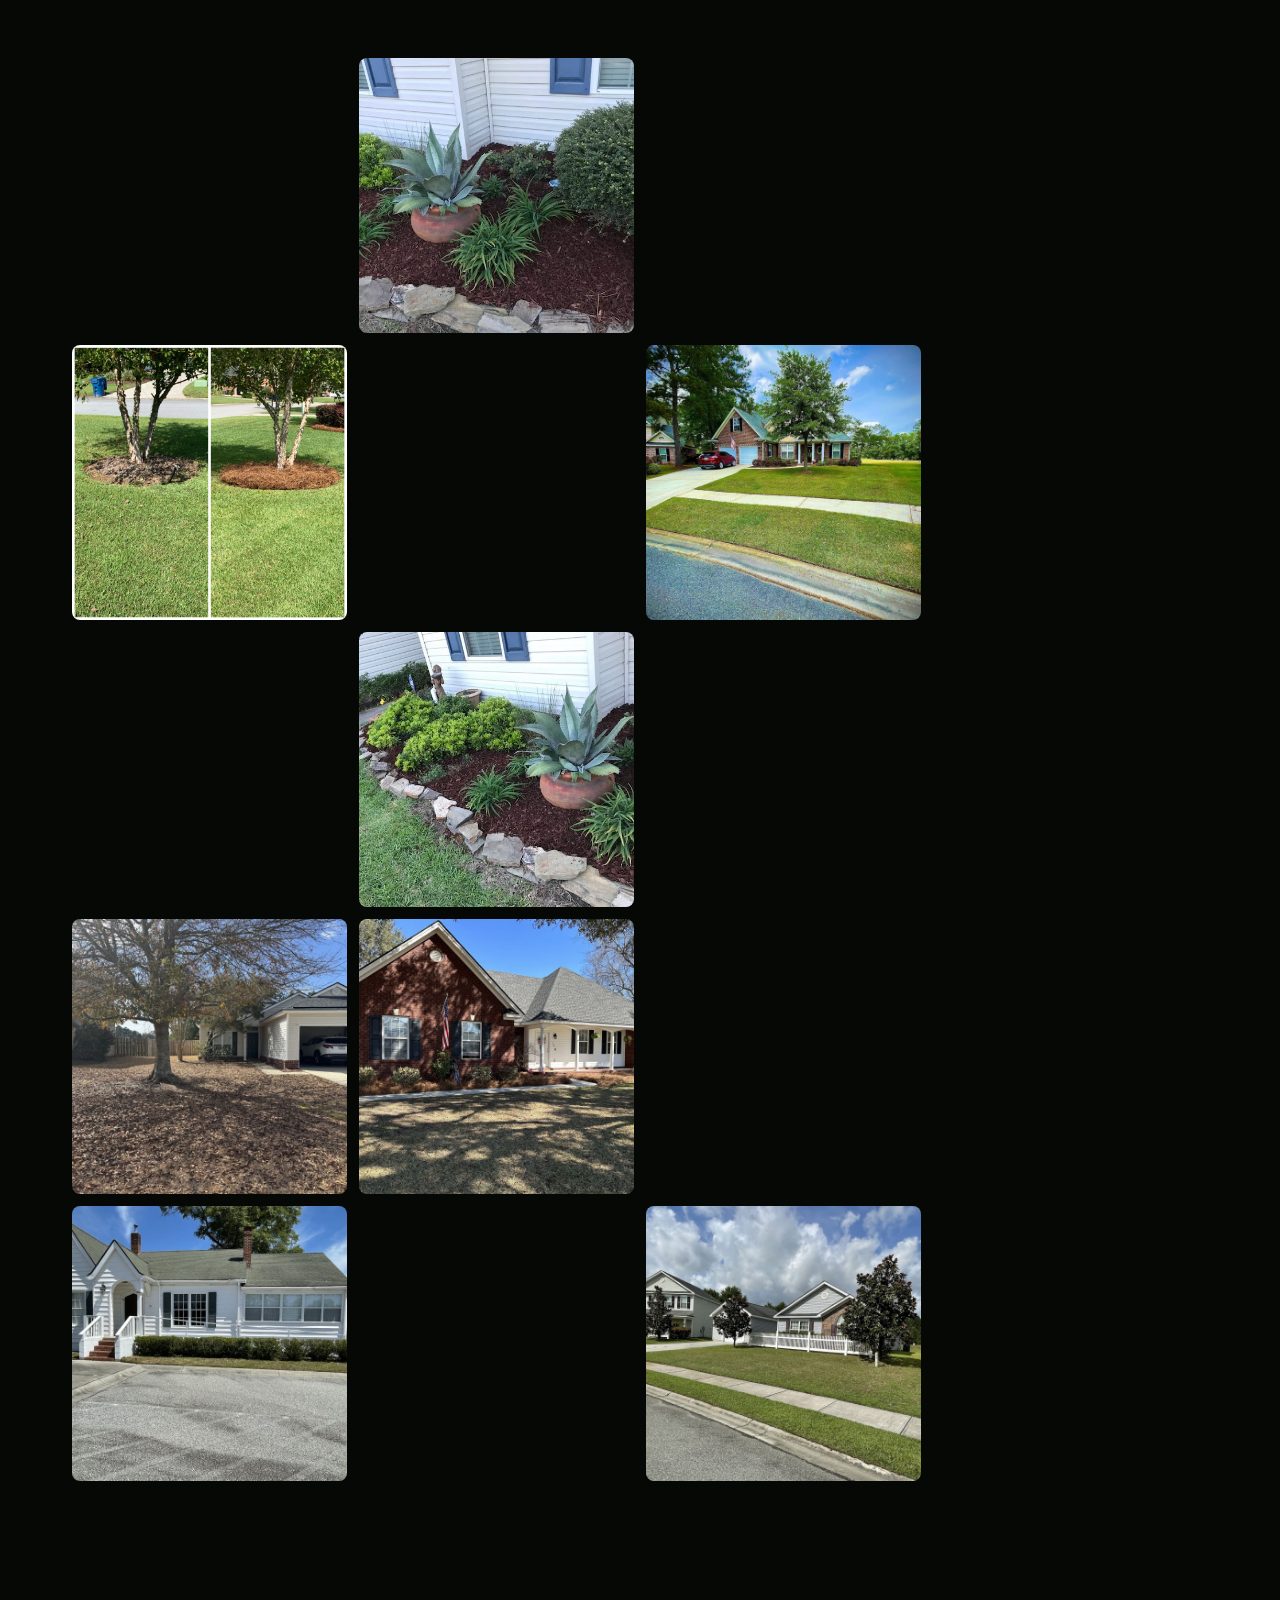
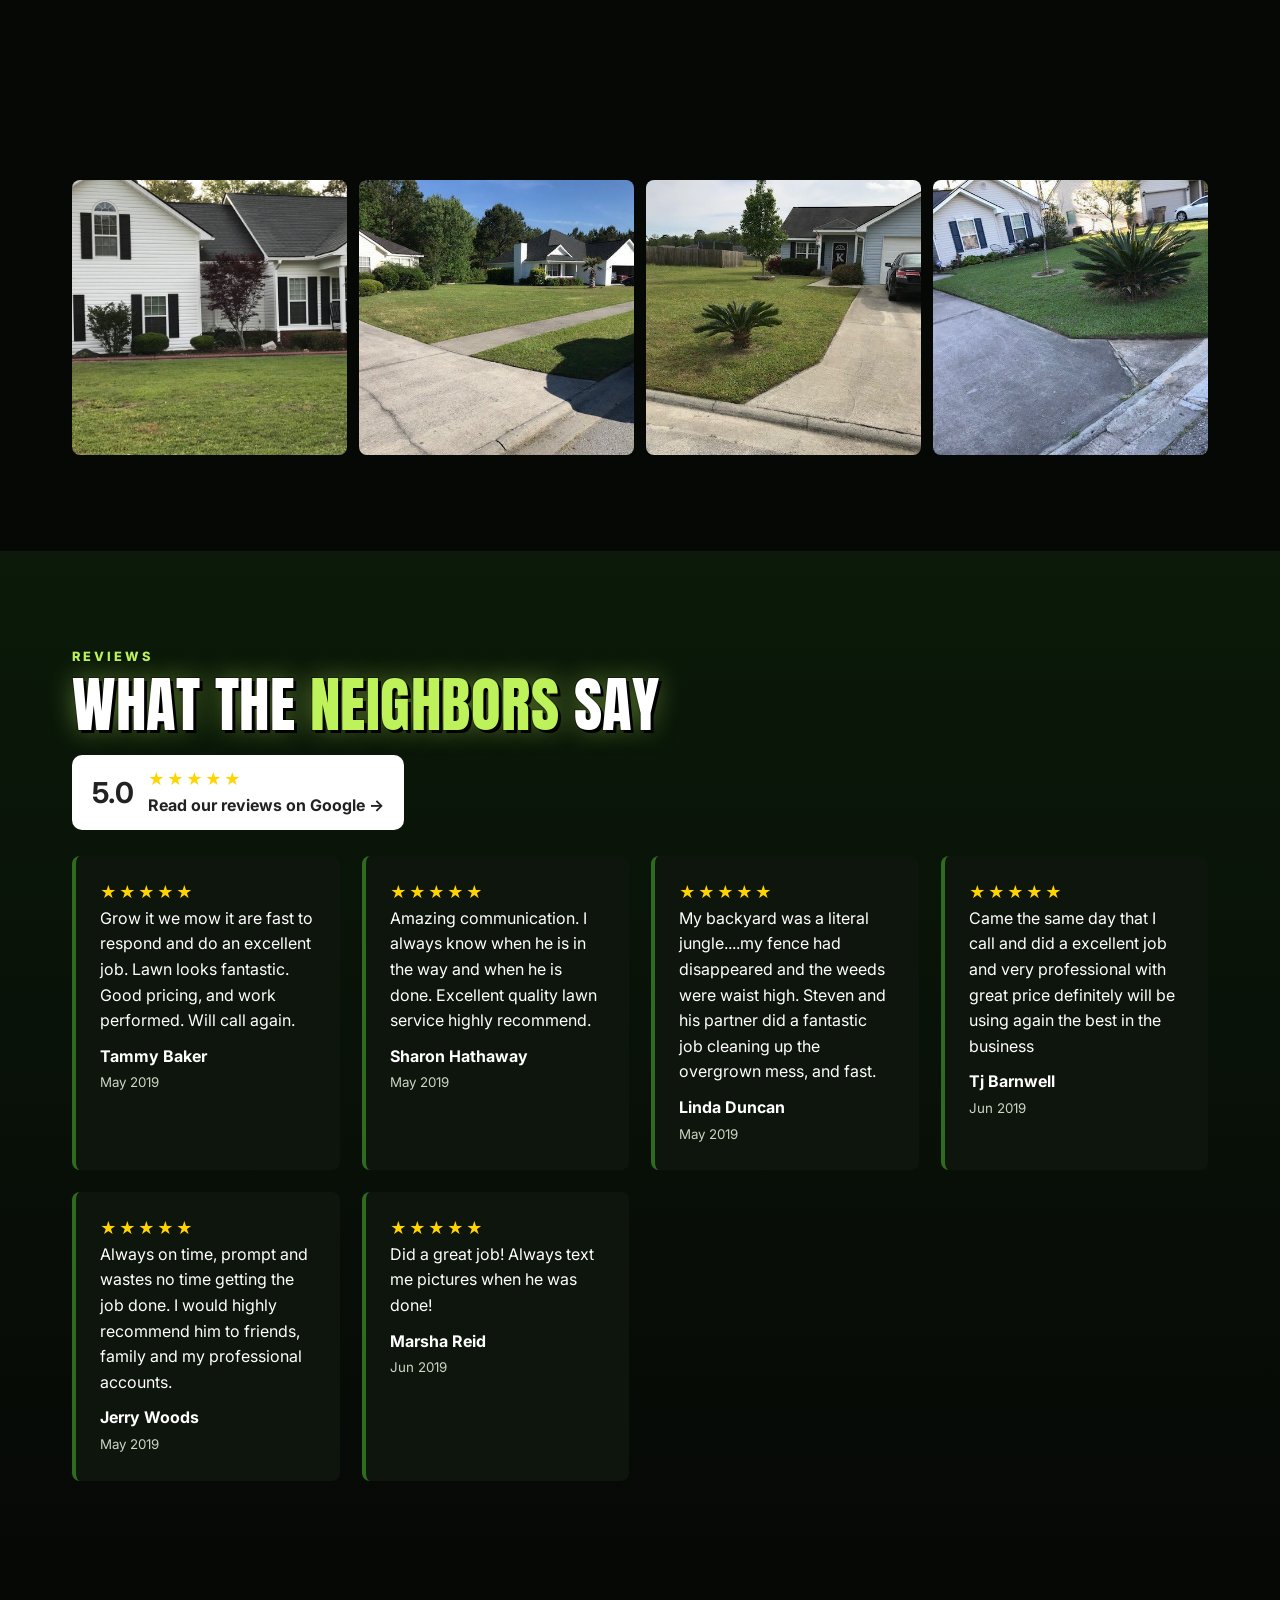
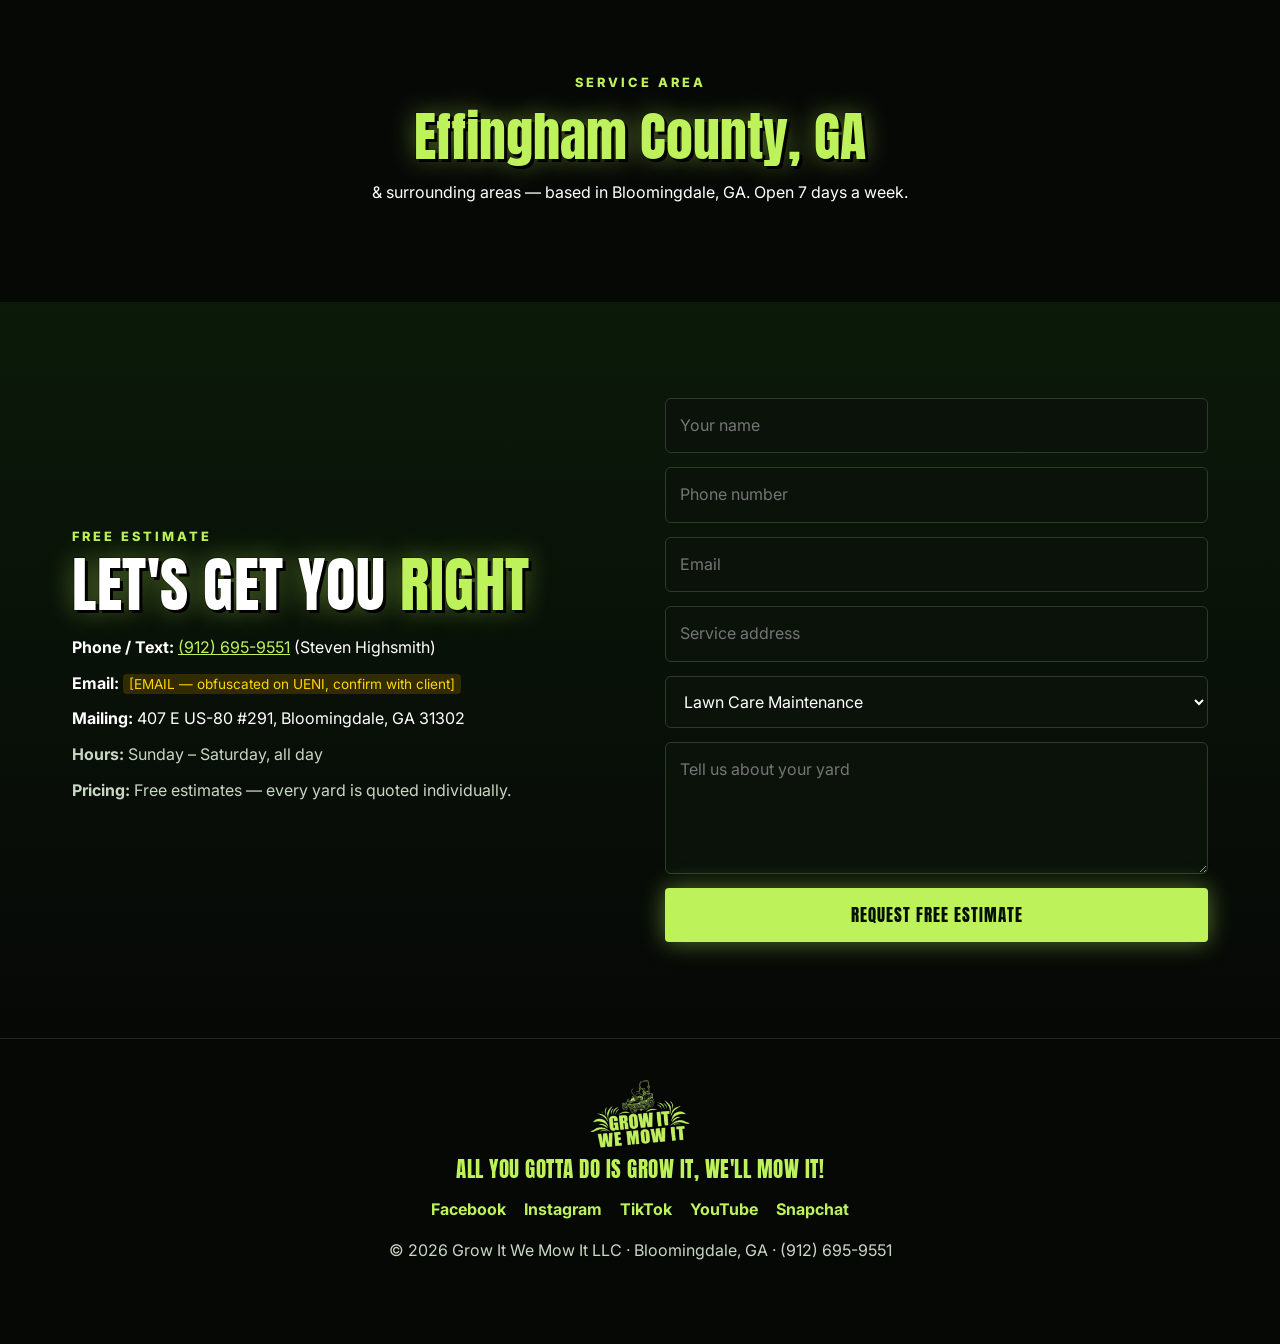
==== commit 38c3fd59: "Music button: fixed bottom-left, dance while playing, wiggle while paused" ====
--- a/index.html
+++ b/index.html
@@ -4,7 +4,7 @@
 <div class="in"><img class="logo" src="assets/logo-clean.png" alt="Grow It We Mow It"><h1>All You Gotta Do Is <span>Grow It</span>,<br>We'll <span>Mow It!</span></h1><p>Family-owned, licensed &amp; insured lawn care serving Effingham County, GA &amp; surrounding areas. Free estimates.</p>
 <div class="ctas"><a class="btn" href="tel:+19126959551">Call / Text (912) 695-9551</a><a class="btn ghost" href="#quote">Get a Free Estimate</a></div></div>
 <audio id="heroAudio" src="assets/hero-audio.mp3" autoplay loop preload="auto"></audio>
-<button type="button" class="snd" id="sndBtn" aria-label="Play music" aria-pressed="false"><span class="ring" aria-hidden="true"></span><svg class="i-play" viewBox="0 0 24 24" aria-hidden="true"><path d="M8 5v14l11-7z"/></svg><svg class="i-pause" viewBox="0 0 24 24" aria-hidden="true"><path d="M6 5h4v14H6zM14 5h4v14h-4z"/></svg><span class="eq" aria-hidden="true"><i></i><i></i><i></i><i></i></span><span class="lbl">Play music</span></button></header>
+</header>
 <section id="services"><div class="wrap"><div class="kick">What we do</div><h2>More than just <span>mowing</span></h2><div class="grid">
 <div class="card bg" style="--bg:url(assets/gallery/gbp-mowing-09.jpg)"><h3>Lawn Care Maintenance</h3><p>Full lawn assessments and tailored plans designed with your unique yard and landscape in mind — mowing, edging, trimming and blow-off.</p></div>
 <div class="card bg" style="--bg:url(assets/gallery/gbp-hedges-04.jpg)"><h3>Hedge Maintenance</h3><p>Frequent trimming keeps hedges and shrubbery healthy — removing dead or diseased growth so new growth can thrive and reducing insect problems.</p></div>
@@ -34,4 +34,4 @@
 <section class="alt" id="quote"><div class="wrap two"><div class="info"><div class="kick">Free estimate</div><h2>Let's get you <span>right</span></h2>
 <p><b>Phone / Text:</b> <a href="tel:+19126959551">(912) 695-9551</a> (Steven Highsmith)</p><p><b>Email:</b> <span class="ph">[EMAIL — obfuscated on UENI, confirm with client]</span></p><p><b>Mailing:</b> 407 E US-80 #291, Bloomingdale, GA 31302</p><p class="hours"><b>Hours:</b> Sunday – Saturday, all day</p><p class="hours"><b>Pricing:</b> Free estimates — every yard is quoted individually.</p></div>
 <form action="#" onsubmit="alert('Form not connected yet — hook up Formspree/Netlify Forms (see README).');return false"><input required placeholder="Your name"><input type="tel" required placeholder="Phone number"><input type="email" placeholder="Email"><input placeholder="Service address"><select><option>Lawn Care Maintenance</option><option>Hedge Maintenance</option><option>Yard Debris Clean-up &amp; Removal</option><option>Mulch &amp; Pine Straw Installation</option><option>Flower Bed Clean-up / Renovation</option><option>Seasonal Maintenance</option></select><textarea rows="4" placeholder="Tell us about your yard"></textarea><button class="btn">Request Free Estimate</button></form></div></section>
-<footer><div class="wrap"><img src="assets/logo-clean.png" alt="" style="height:70px;margin:0 auto"><p class="disp" style="color:var(--g);font-size:1.3rem;margin-top:10px">All You Gotta Do Is Grow It, We'll Mow It!</p><div class="soc"><a href="https://www.facebook.com/GrowItWeMowIt/" target="_blank">Facebook</a><a href="https://instagram.com/growitwemowit/" target="_blank">Instagram</a><a href="https://www.tiktok.com/@growitwemowit" target="_blank">TikTok</a><a href="https://www.youtube.com/channel/UCXqHM2fKAIJ23FaLalj8VtA" target="_blank">YouTube</a><a href="https://snapchat.com/t/PC0J5tAv" target="_blank">Snapchat</a></div><p>© 2026 Grow It We Mow It LLC · Bloomingdale, GA · (912) 695-9551</p></div></footer><script src="sound.js"></script><script src="gallery.js"></script><script src="reviews.js"></script></body></html>
+<footer><div class="wrap"><img src="assets/logo-clean.png" alt="" style="height:70px;margin:0 auto"><p class="disp" style="color:var(--g);font-size:1.3rem;margin-top:10px">All You Gotta Do Is Grow It, We'll Mow It!</p><div class="soc"><a href="https://www.facebook.com/GrowItWeMowIt/" target="_blank">Facebook</a><a href="https://instagram.com/growitwemowit/" target="_blank">Instagram</a><a href="https://www.tiktok.com/@growitwemowit" target="_blank">TikTok</a><a href="https://www.youtube.com/channel/UCXqHM2fKAIJ23FaLalj8VtA" target="_blank">YouTube</a><a href="https://snapchat.com/t/PC0J5tAv" target="_blank">Snapchat</a></div><p>© 2026 Grow It We Mow It LLC · Bloomingdale, GA · (912) 695-9551</p></div></footer><button type="button" class="snd" id="sndBtn" aria-label="Play music" aria-pressed="false"><span class="ring" aria-hidden="true"></span><svg class="i-play" viewBox="0 0 24 24" aria-hidden="true"><path d="M8 5v14l11-7z"/></svg><svg class="i-pause" viewBox="0 0 24 24" aria-hidden="true"><path d="M6 5h4v14H6zM14 5h4v14h-4z"/></svg><span class="eq" aria-hidden="true"><i></i><i></i><i></i><i></i></span><span class="lbl">Play music</span></button><script src="sound.js"></script><script src="gallery.js"></script><script src="reviews.js"></script></body></html>
--- a/style.css
+++ b/style.css
@@ -94,3 +94,13 @@
 @media(prefers-reduced-motion:reduce){.pick,.pick img{transition:none}.pick:hover{transform:none}}
 .gearbn{display:block;text-align:center;font-family:'Anton',sans-serif;text-transform:uppercase;letter-spacing:1px;font-size:clamp(1.2rem,3vw,1.8rem);color:var(--g);text-decoration:none;padding:26px 20px;border:2px solid var(--g);border-radius:10px;background:radial-gradient(circle at 50% 0,rgba(189,242,90,.18),var(--dk));box-shadow:0 0 24px rgba(189,242,90,.3);transition:transform .2s,box-shadow .2s}
 .gearbn:hover,.gearbn:focus-visible{transform:translateY(-4px);box-shadow:0 0 36px rgba(189,242,90,.7)}
+/* Floating music button (fixed bottom-left) */
+.snd{position:fixed;left:calc(20px + env(safe-area-inset-left));right:auto;bottom:calc(20px + env(safe-area-inset-bottom));z-index:1000;transform-origin:50% 100%}
+.snd[aria-pressed="true"]{animation:sndDance 1.2s ease-in-out infinite}
+.snd[aria-pressed="false"]{animation:sndWiggle 4s ease-in-out infinite}
+.snd:hover,.snd:focus-visible{animation-play-state:paused}
+@keyframes sndDance{0%,100%{transform:translateY(0) rotate(0)}25%{transform:translateY(-6px) rotate(-4deg)}50%{transform:translateY(0) rotate(0)}75%{transform:translateY(-6px) rotate(4deg)}}
+@keyframes sndWiggle{0%,82%,100%{transform:rotate(0) scale(1)}85%{transform:rotate(-8deg) scale(1.08)}88%{transform:rotate(7deg) scale(1.08)}91%{transform:rotate(-5deg) scale(1.05)}94%{transform:rotate(3deg)}}
+@media(max-width:600px){.snd{left:calc(12px + env(safe-area-inset-left));bottom:calc(12px + env(safe-area-inset-bottom));padding:7px 12px 7px 9px;font-size:.8rem;gap:7px}.snd .eq{height:16px}body:has(.snd) footer{padding-bottom:70px}}
+@media(min-width:601px){body:has(.snd) footer{padding-bottom:80px}}
+@media(prefers-reduced-motion:reduce){.snd[aria-pressed],.snd:hover{animation:none!important;transform:none}}
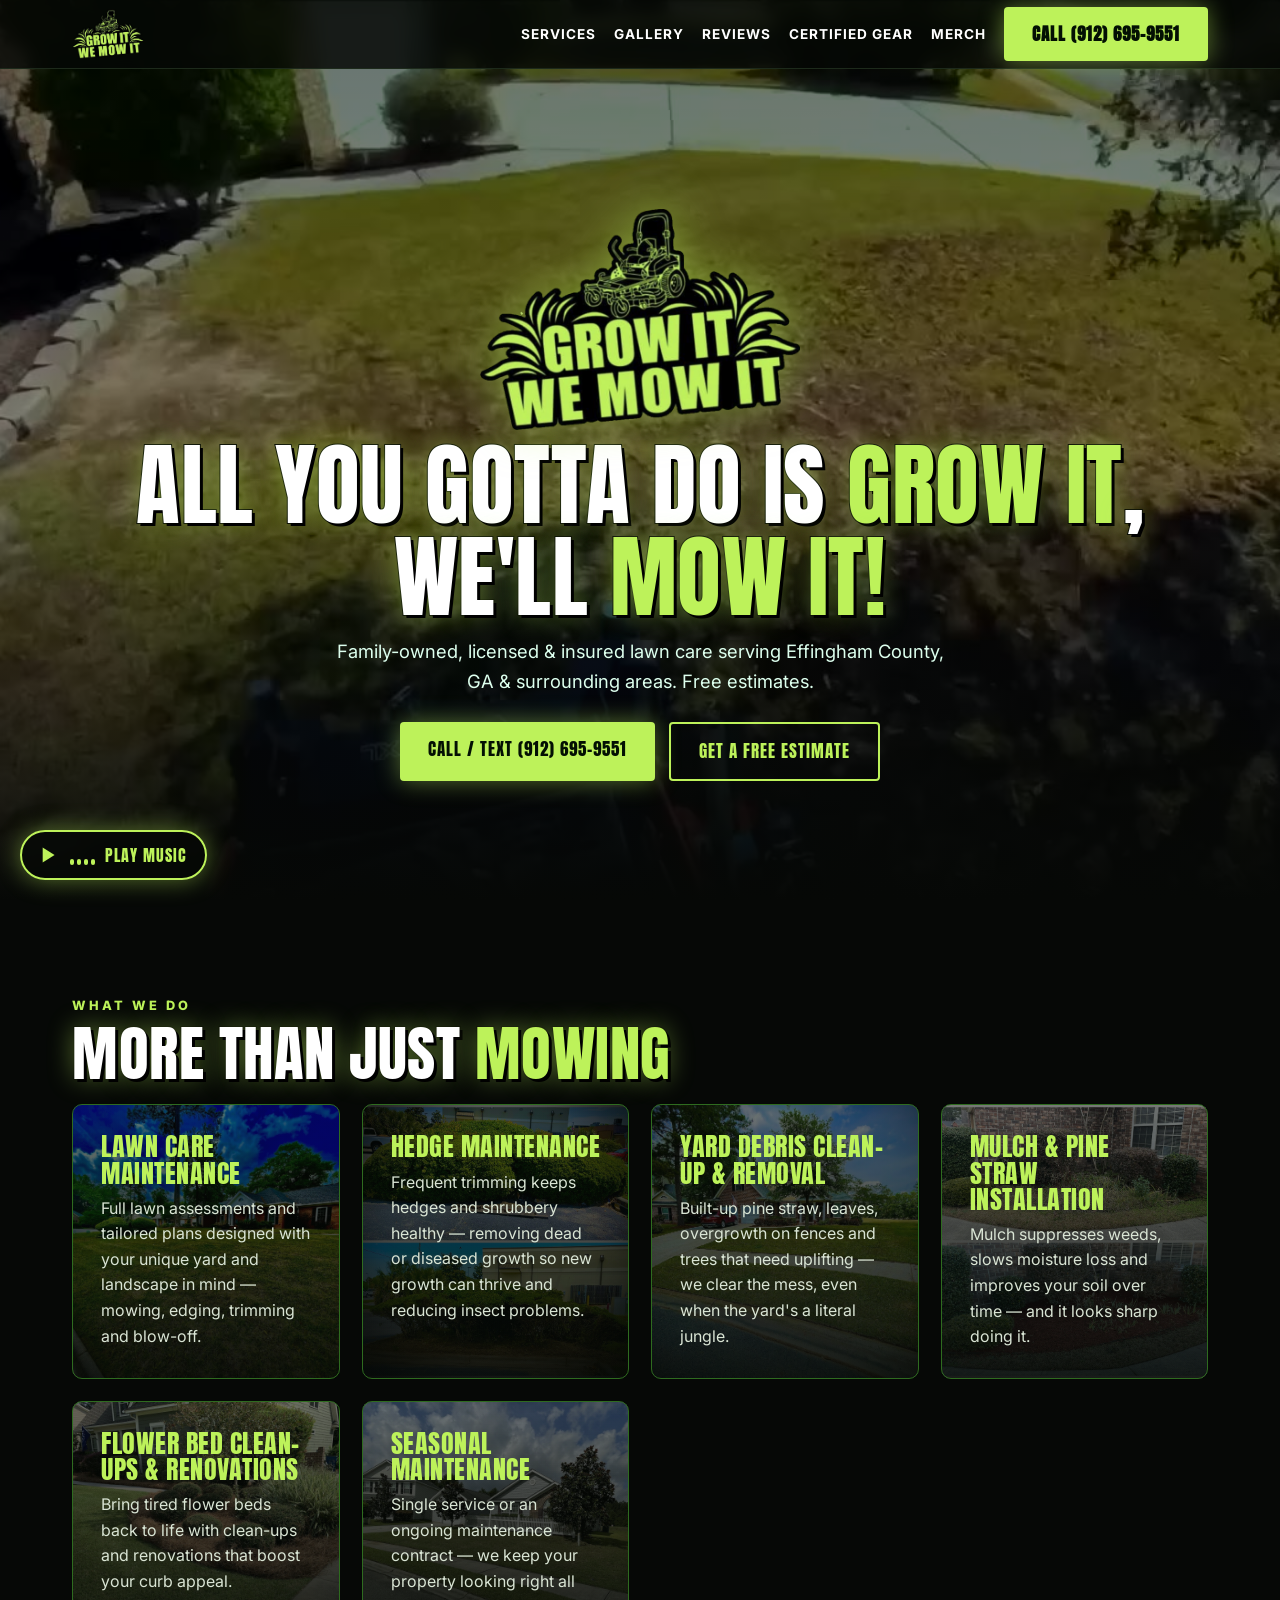
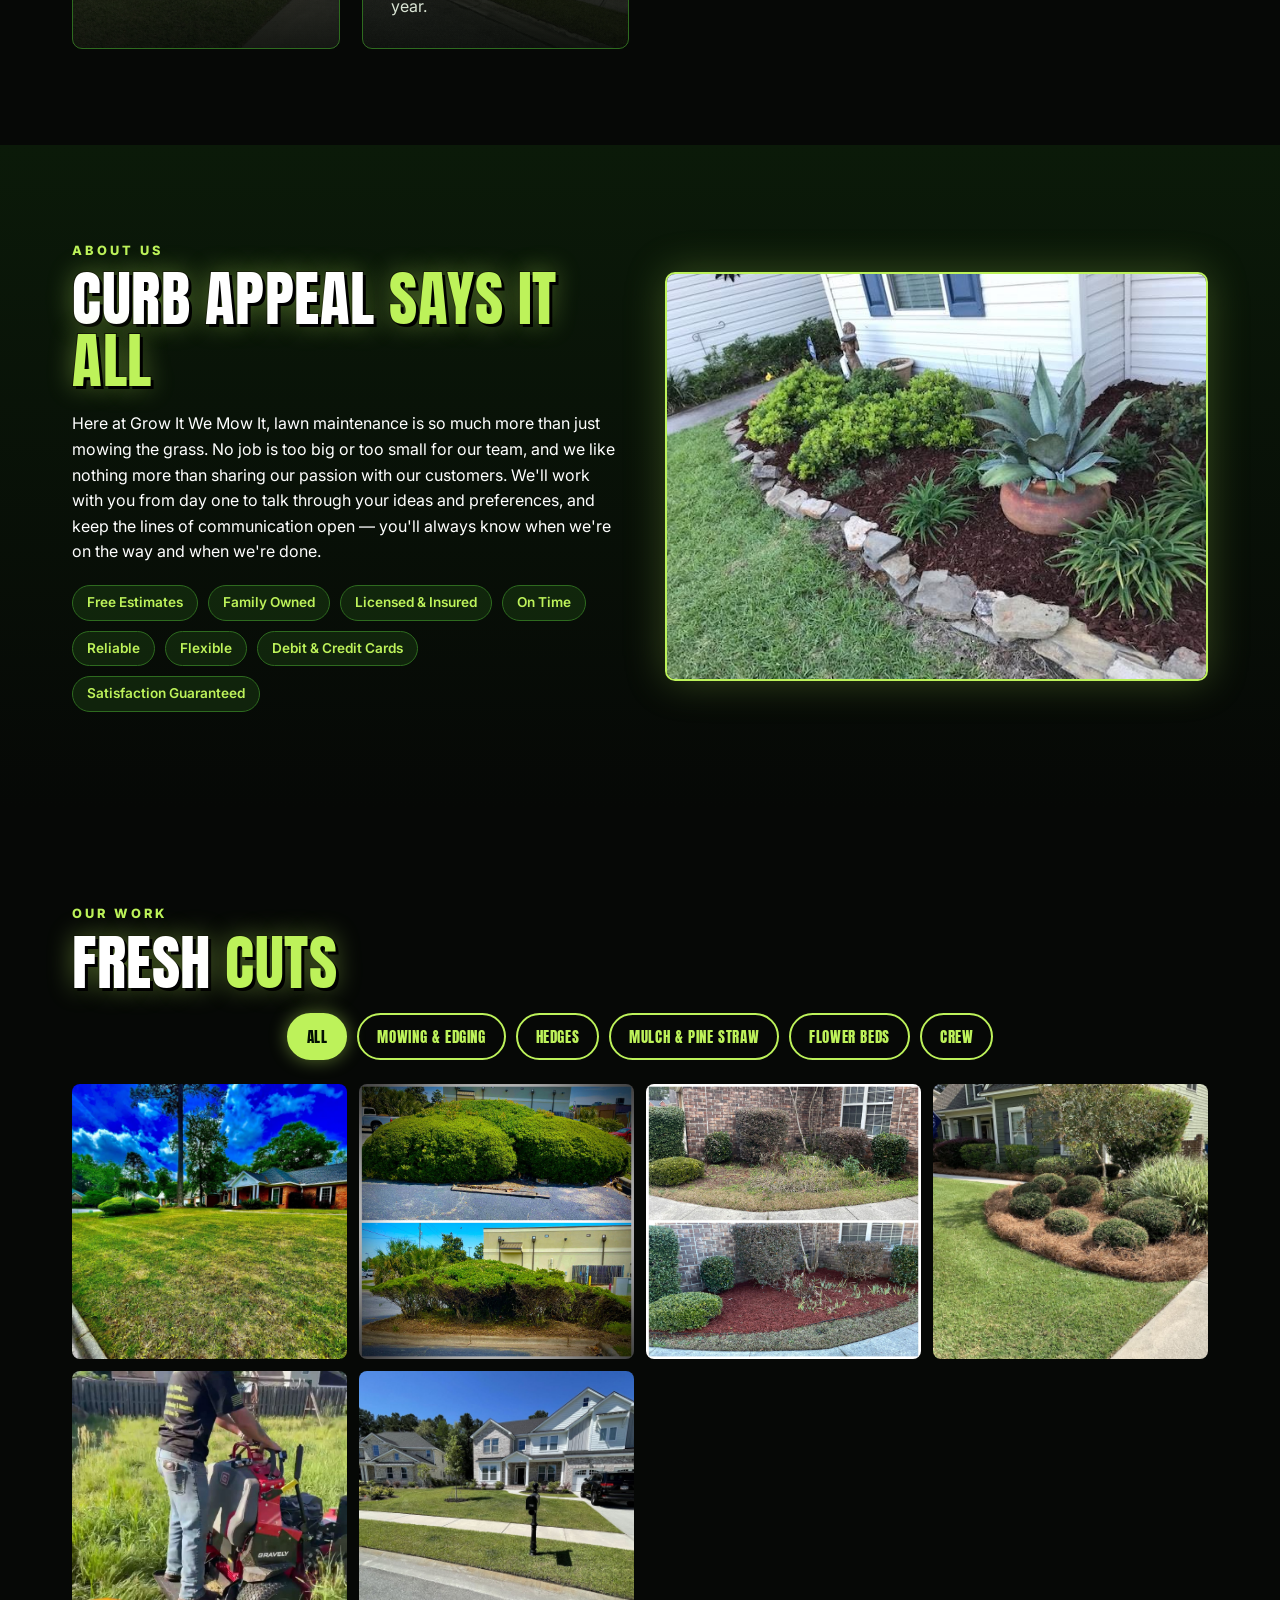
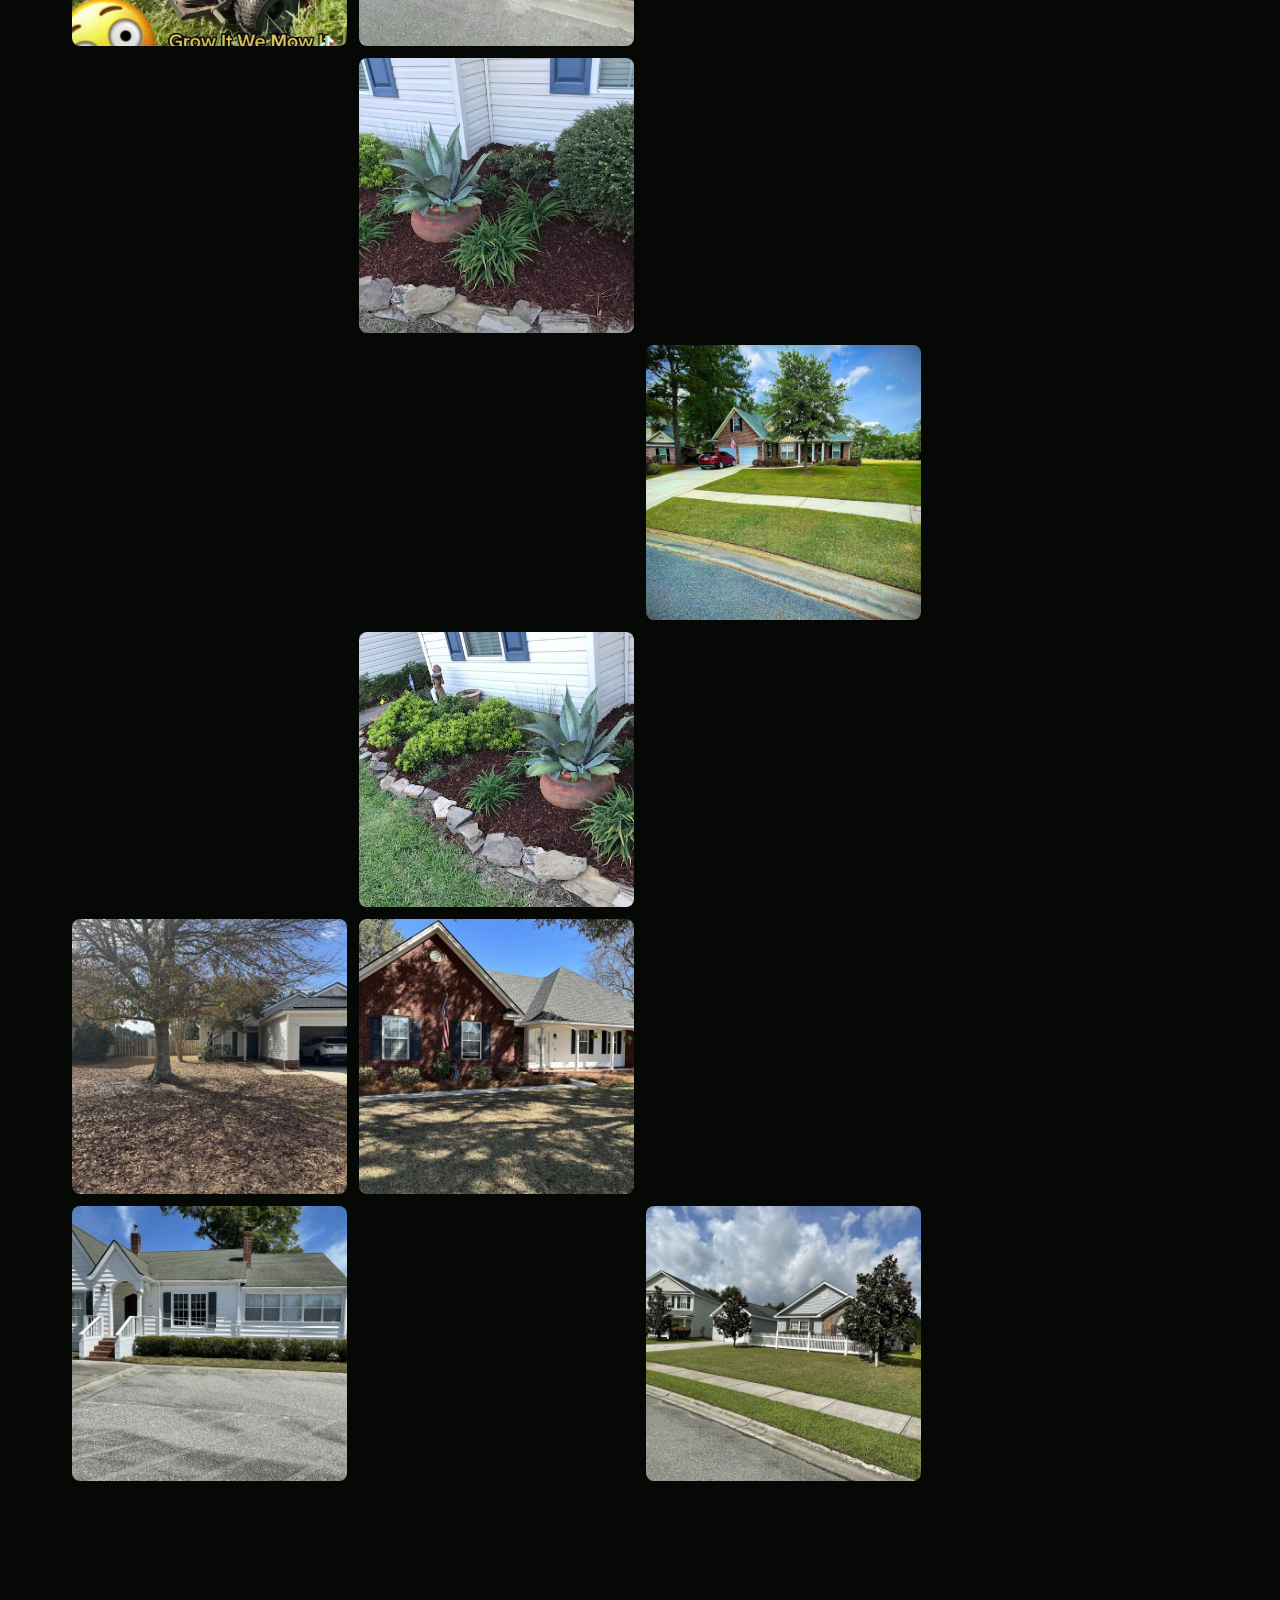
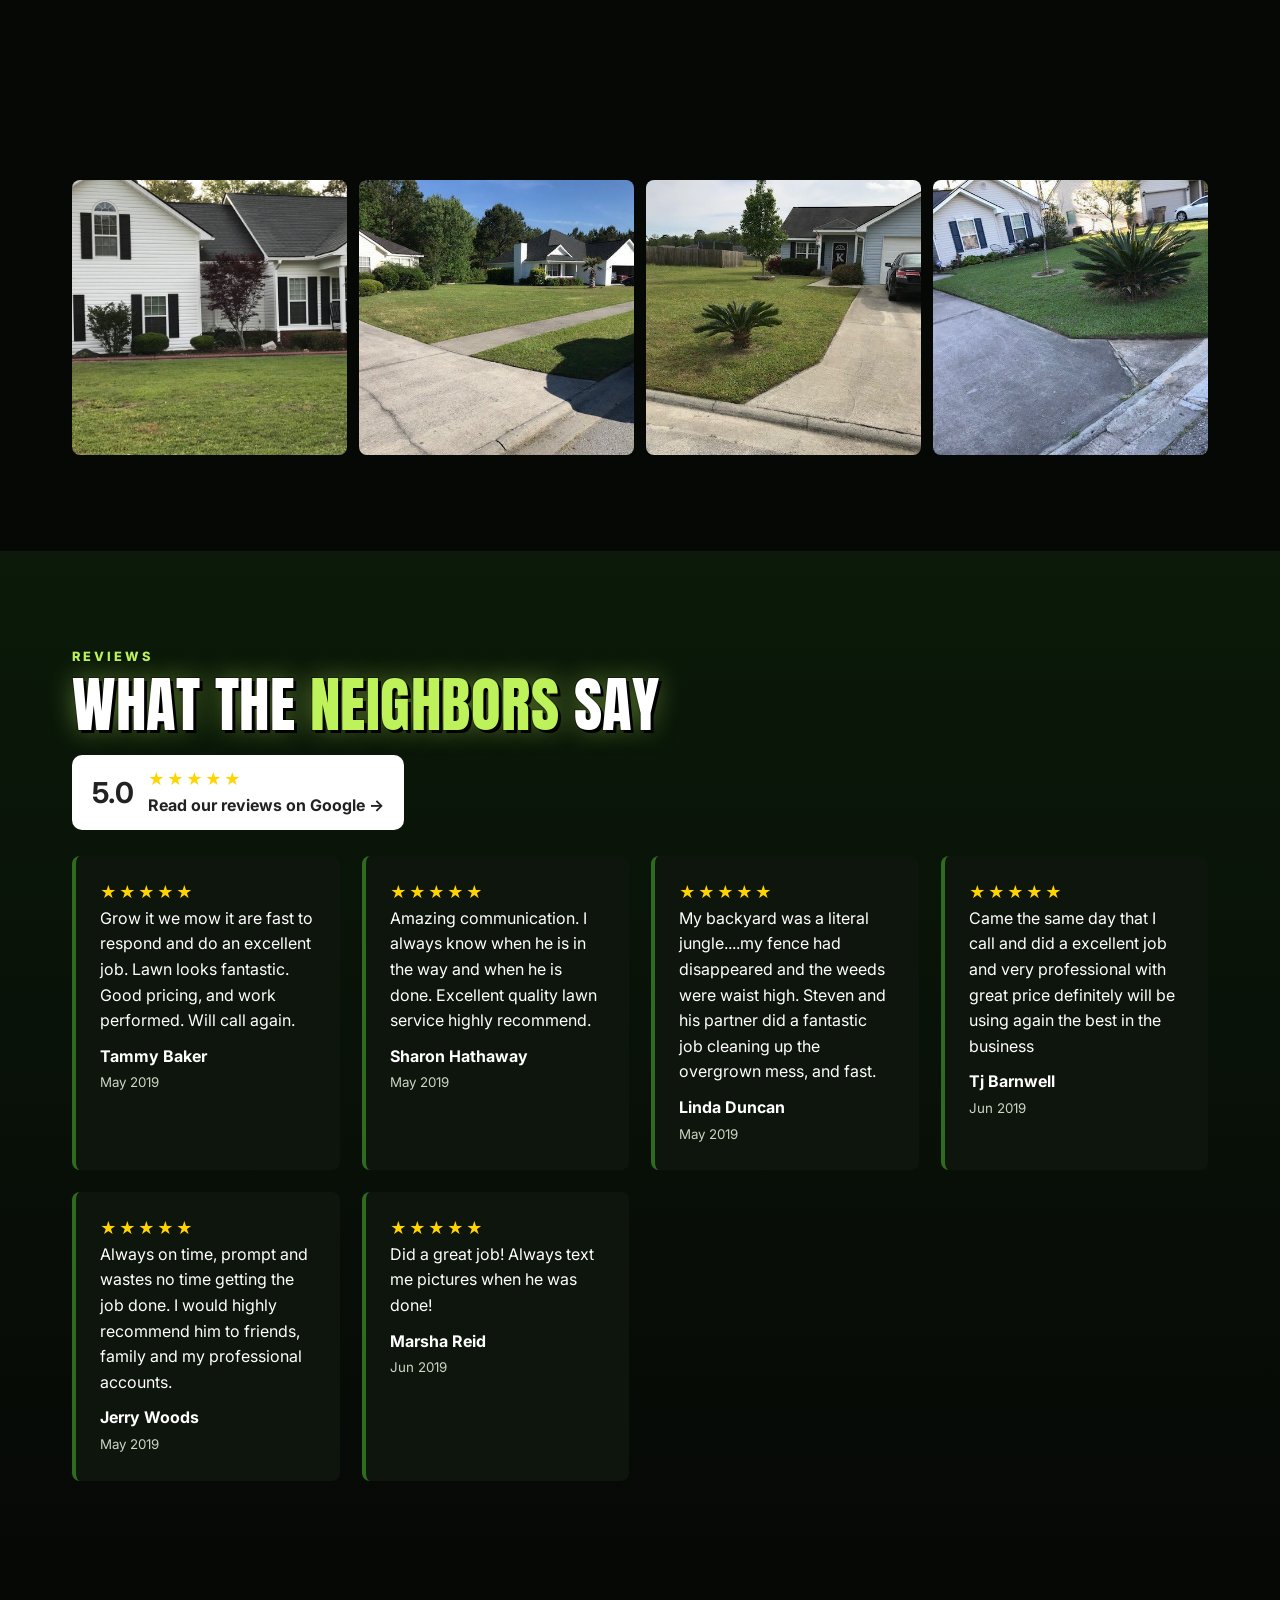
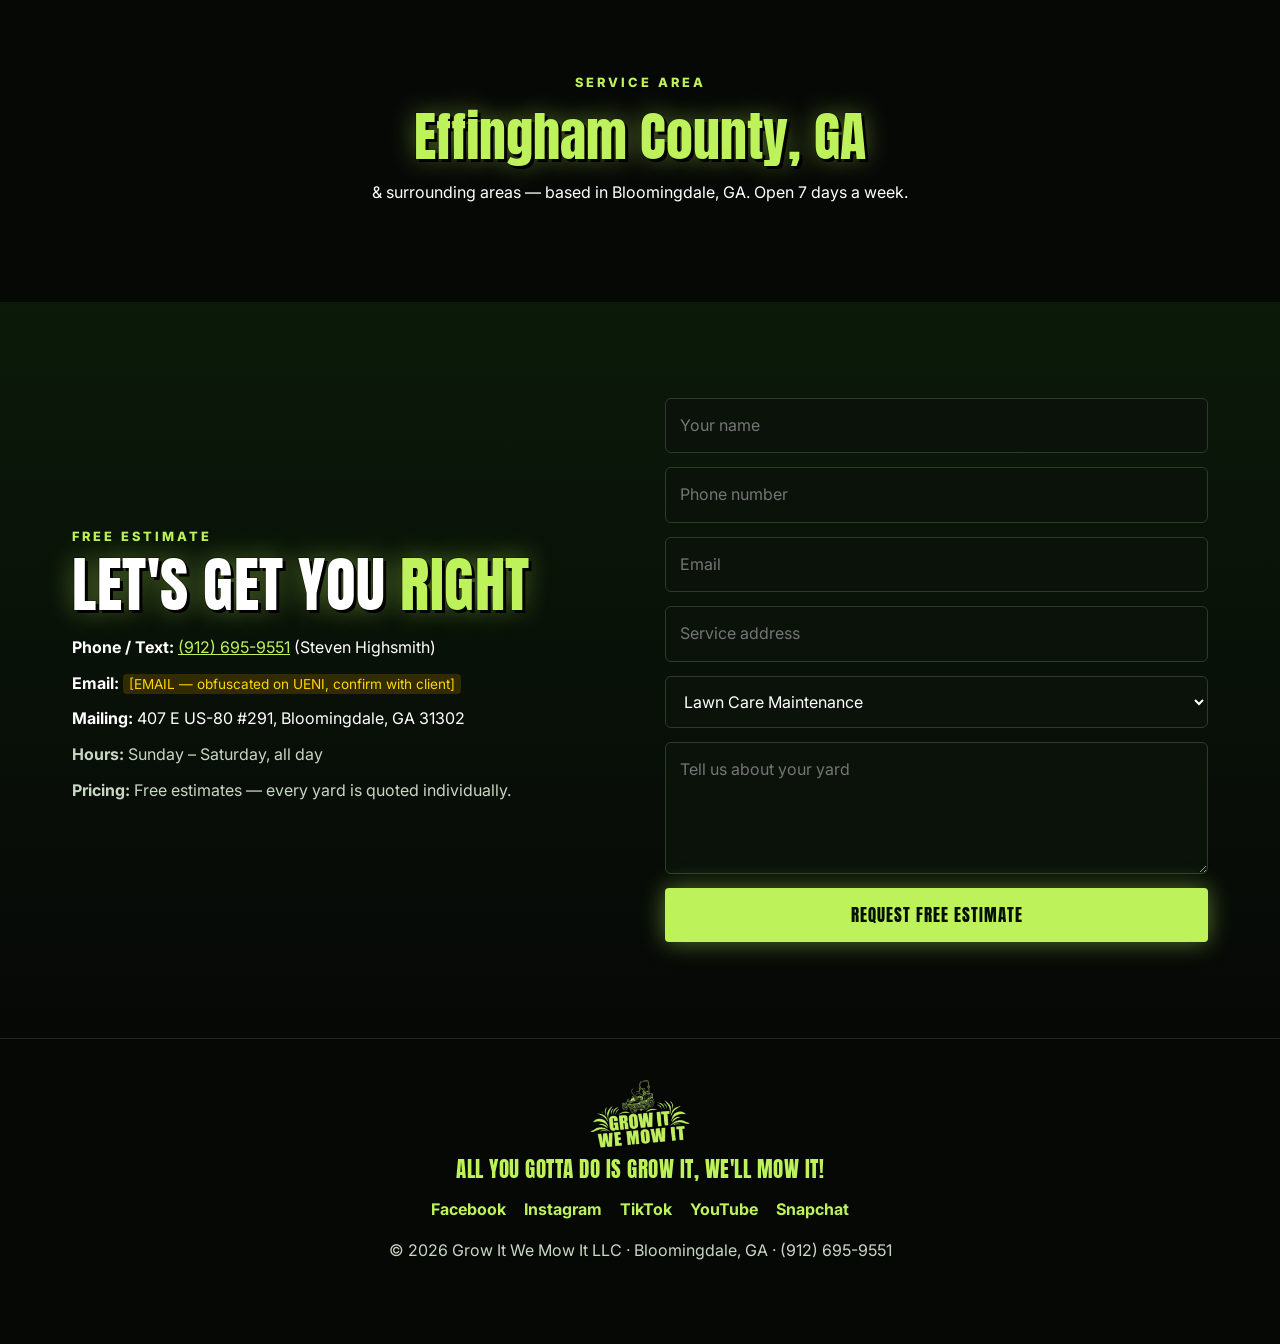
==== commit 017e22c3: "Mobile nav: Shop drop-down with Merch and Certified Gear" ====
--- a/index.html
+++ b/index.html
@@ -1,5 +1,5 @@
 <!doctype html><html lang="en"><head><meta charset="utf-8"><meta name="viewport" content="width=device-width,initial-scale=1"><link rel="preconnect" href="https://fonts.googleapis.com"><link href="https://fonts.googleapis.com/css2?family=Anton&family=Inter:wght@400;600;700;800&display=swap" rel="stylesheet"><link rel="stylesheet" href="style.css"><link rel="icon" href="assets/logo-clean.png"><title>Grow It We Mow It | Lawn Care in Effingham County, GA</title><meta name="description" content="Lawn mowing, hedge maintenance, yard debris cleanup and mulch installation in Effingham, GA and surrounding areas. Free estimates. (912) 695-9551."></head><body>
-<nav><div class="wrap"><a href="index.html"><img src="assets/logo-clean.png" alt="Grow It We Mow It logo"></a><ul><li><a href="index.html#services">Services</a></li><li><a href="index.html#gallery">Gallery</a></li><li><a href="index.html#reviews">Reviews</a></li><li><a href="gear.html">Certified Gear</a></li><li class="cta"><a href="merch.html">Merch</a></li><li class="cta"><a class="btn" href="tel:+19126959551">Call (912) 695-9551</a></li></ul></div></nav>
+<nav><div class="wrap"><a href="index.html"><img src="assets/logo-clean.png" alt="Grow It We Mow It logo"></a><ul><li><a href="index.html#services">Services</a></li><li><a href="index.html#gallery">Gallery</a></li><li><a href="index.html#reviews">Reviews</a></li><li><a href="gear.html">Certified Gear</a></li><li class="cta mmerch"><a href="merch.html">Merch</a></li><li class="cta shopdd"><details><summary>Shop &#9662;</summary><div class="ddm"><a href="merch.html">Merch</a><a href="gear.html">&#9733; Certified Gear</a></div></details></li><li class="cta"><a class="btn" href="tel:+19126959551">Call (912) 695-9551</a></li></ul></div></nav>
 <header class="hero"><div class="vid"><video autoplay muted loop playsinline preload="auto" poster="assets/hero-poster.jpg" aria-hidden="true"><source src="assets/hero.mp4" type="video/mp4"></video></div>
 <div class="in"><img class="logo" src="assets/logo-clean.png" alt="Grow It We Mow It"><h1>All You Gotta Do Is <span>Grow It</span>,<br>We'll <span>Mow It!</span></h1><p>Family-owned, licensed &amp; insured lawn care serving Effingham County, GA &amp; surrounding areas. Free estimates.</p>
 <div class="ctas"><a class="btn" href="tel:+19126959551">Call / Text (912) 695-9551</a><a class="btn ghost" href="#quote">Get a Free Estimate</a></div></div>
--- a/style.css
+++ b/style.css
@@ -104,3 +104,18 @@
 @media(max-width:600px){.snd{left:calc(12px + env(safe-area-inset-left));bottom:calc(12px + env(safe-area-inset-bottom));padding:7px 12px 7px 9px;font-size:.8rem;gap:7px}.snd .eq{height:16px}body:has(.snd) footer{padding-bottom:70px}}
 @media(min-width:601px){body:has(.snd) footer{padding-bottom:80px}}
 @media(prefers-reduced-motion:reduce){.snd[aria-pressed],.snd:hover{animation:none!important;transform:none}}
+.picks{grid-template-columns:repeat(auto-fill,minmax(170px,1fr));gap:14px;max-width:1000px;margin:0 auto}
+.pick img{aspect-ratio:auto;height:140px;object-fit:contain;background:#fff;padding:8px}
+.pick .b{padding:10px 12px;gap:6px}
+.pick h3{font-size:.85rem;display:-webkit-box;-webkit-line-clamp:3;-webkit-box-orient:vertical;overflow:hidden}
+.pick .go{font-size:.8rem}
+@media(max-width:600px){.picks{grid-template-columns:repeat(2,1fr);gap:10px}.pick img{height:110px}}
+.shopdd{display:none}
+@media(max-width:800px){nav ul li.mmerch{display:none}nav ul li.shopdd{display:block;position:relative}
+.shopdd summary{list-style:none;cursor:pointer;font-family:'Anton',sans-serif;text-transform:uppercase;letter-spacing:1px;color:var(--g);font-size:.95rem;padding:8px 4px}
+.shopdd summary::-webkit-details-marker{display:none}
+.shopdd .ddm{position:absolute;right:0;top:calc(100% + 8px);min-width:190px;background:var(--dk);border:1px solid var(--g);border-radius:10px;box-shadow:0 10px 30px rgba(0,0,0,.6),0 0 18px rgba(189,242,90,.25);padding:6px;z-index:1001;display:flex;flex-direction:column}
+.shopdd .ddm a{padding:12px 14px;border-radius:6px;color:var(--tx);text-decoration:none;font-family:'Anton',sans-serif;text-transform:uppercase;letter-spacing:1px;font-size:.95rem}
+.shopdd .ddm a:hover,.shopdd .ddm a:focus-visible{background:rgba(189,242,90,.15);color:var(--g)}
+nav ul .btn{white-space:nowrap}}
+@media(max-width:380px){nav ul .btn{padding:8px 10px;font-size:.75rem}}
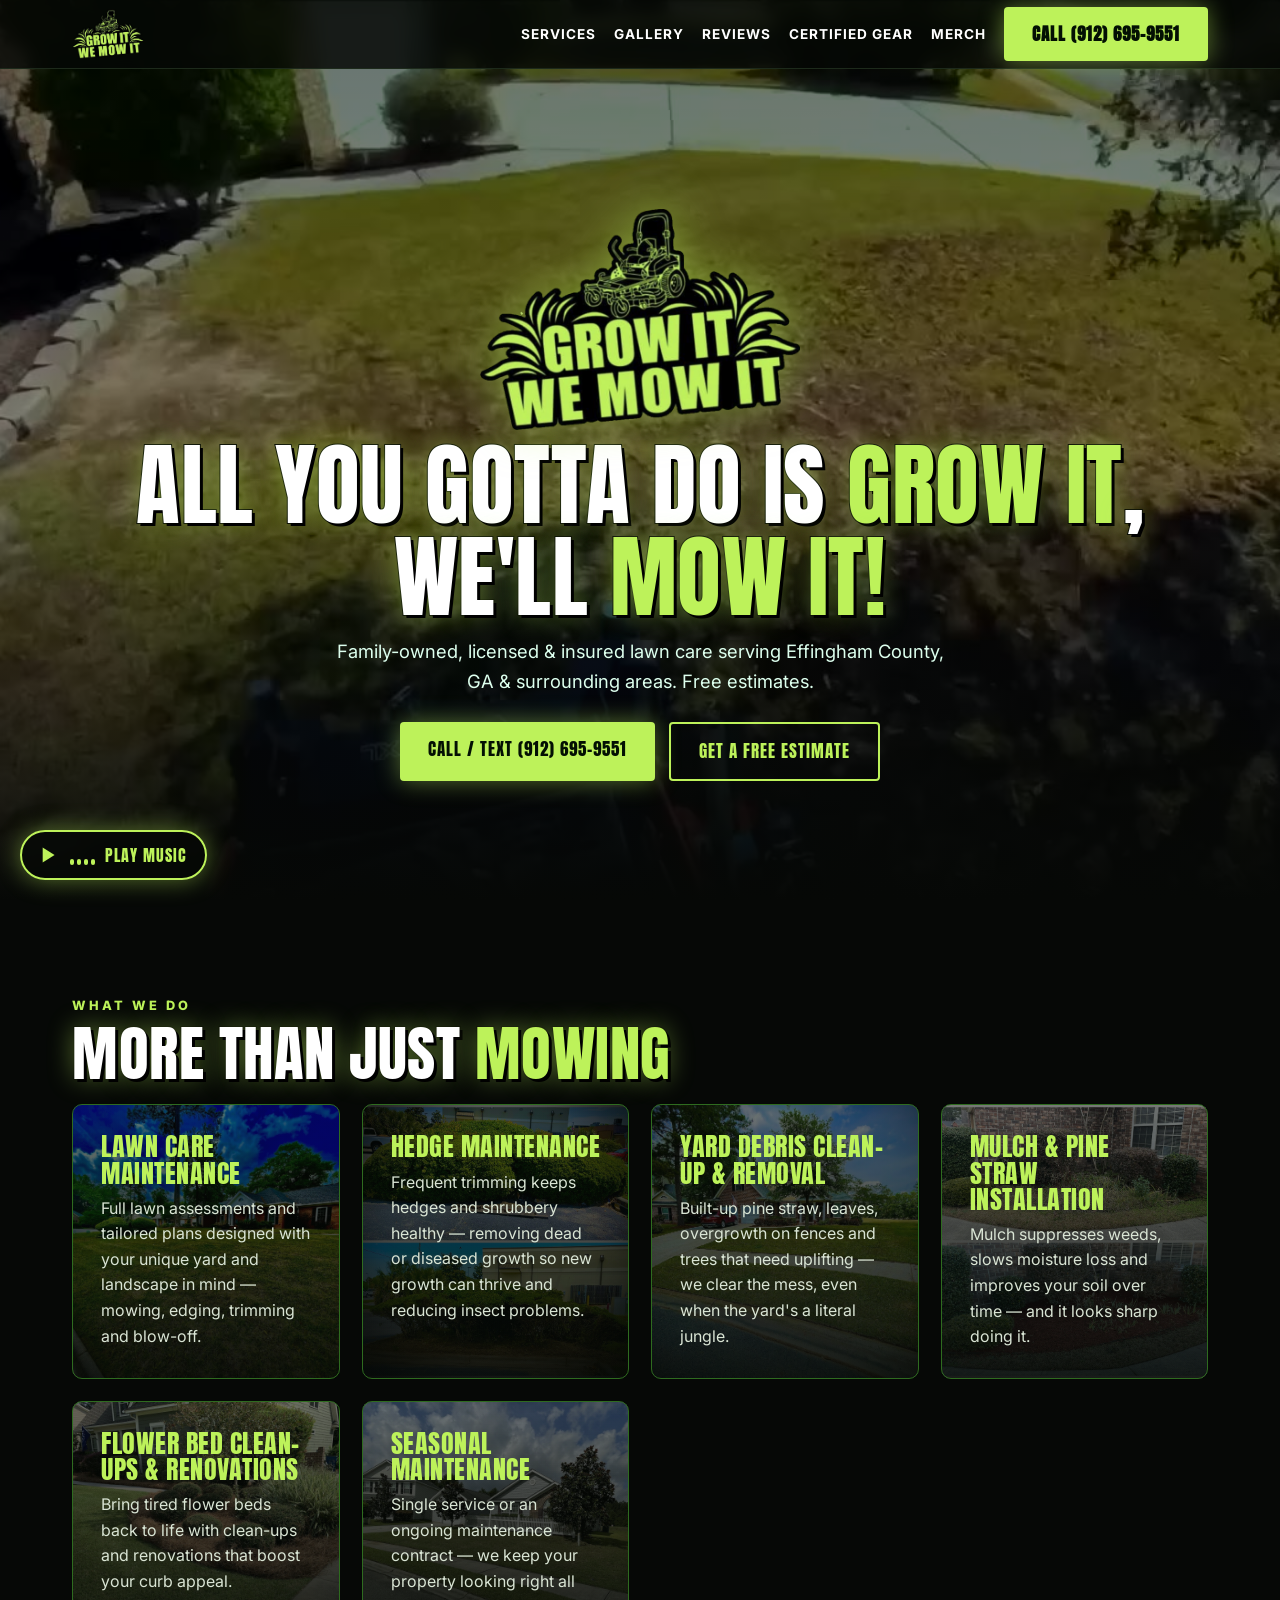
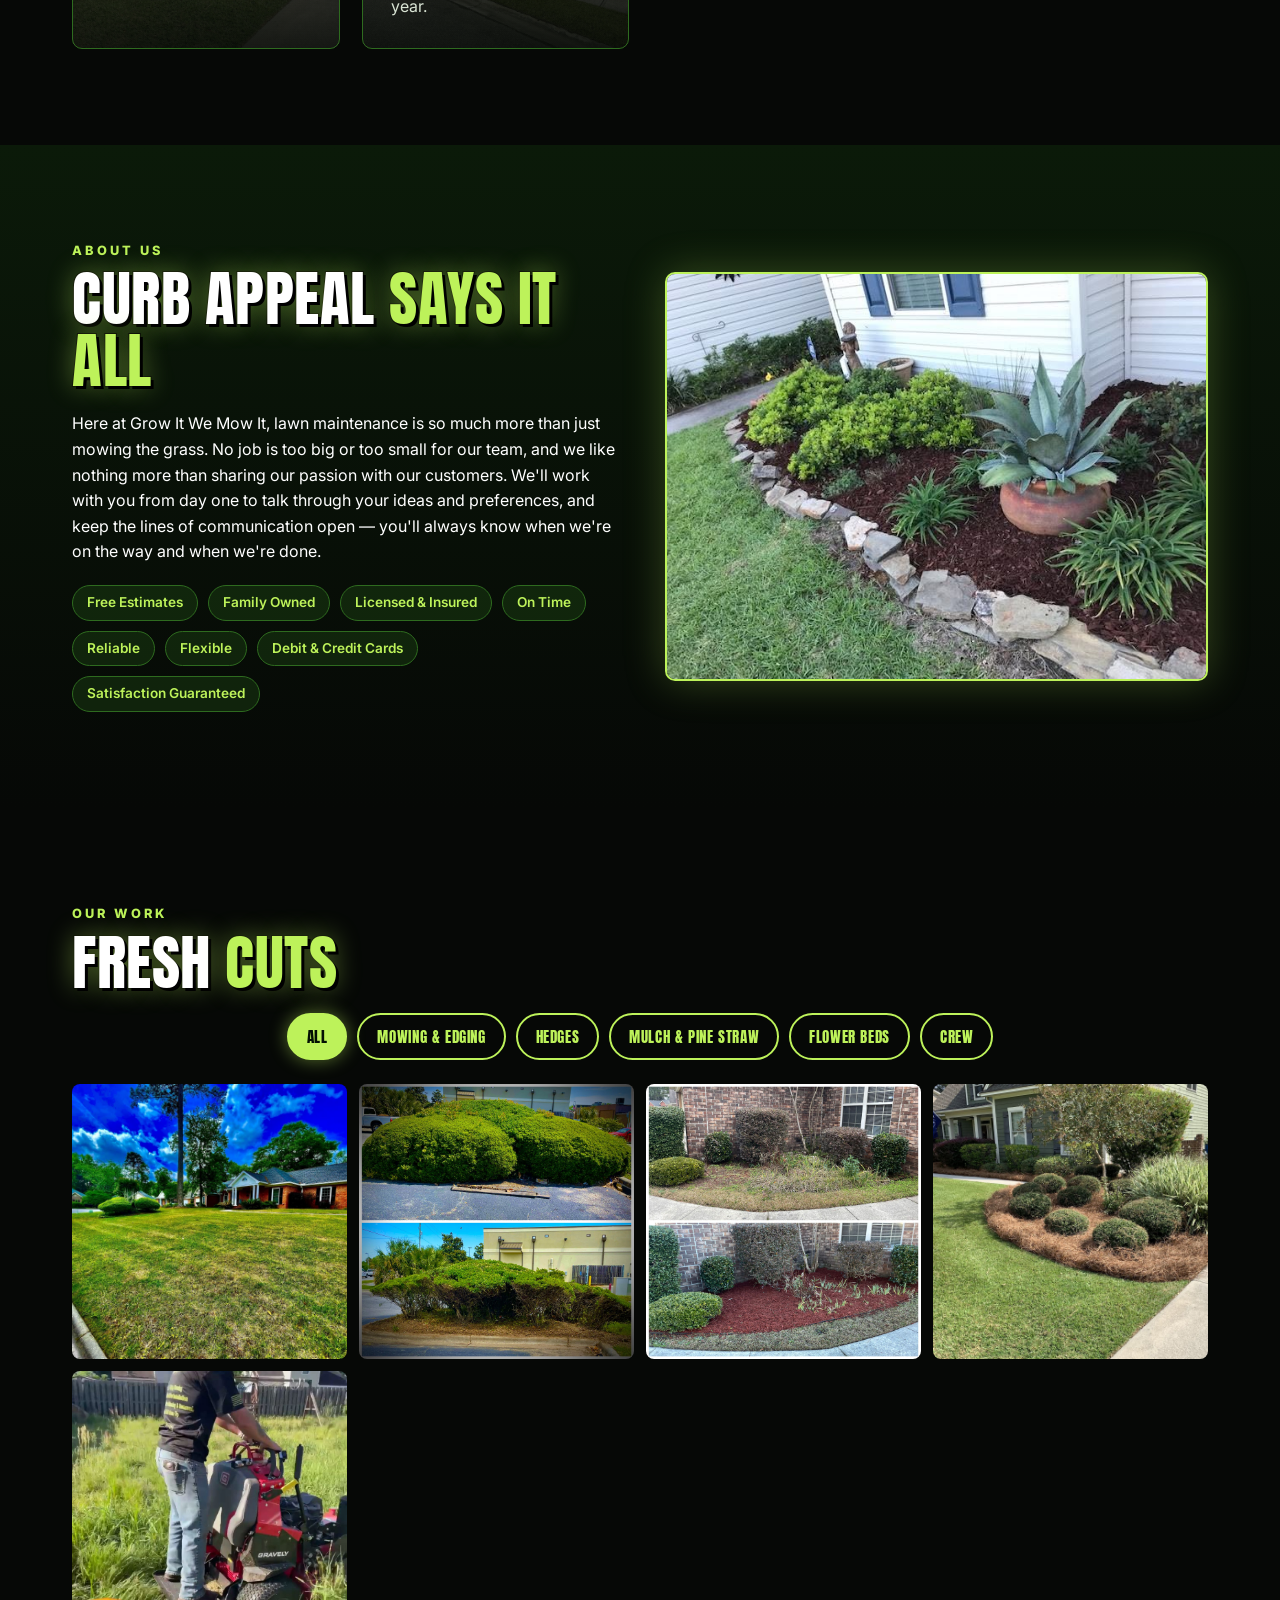
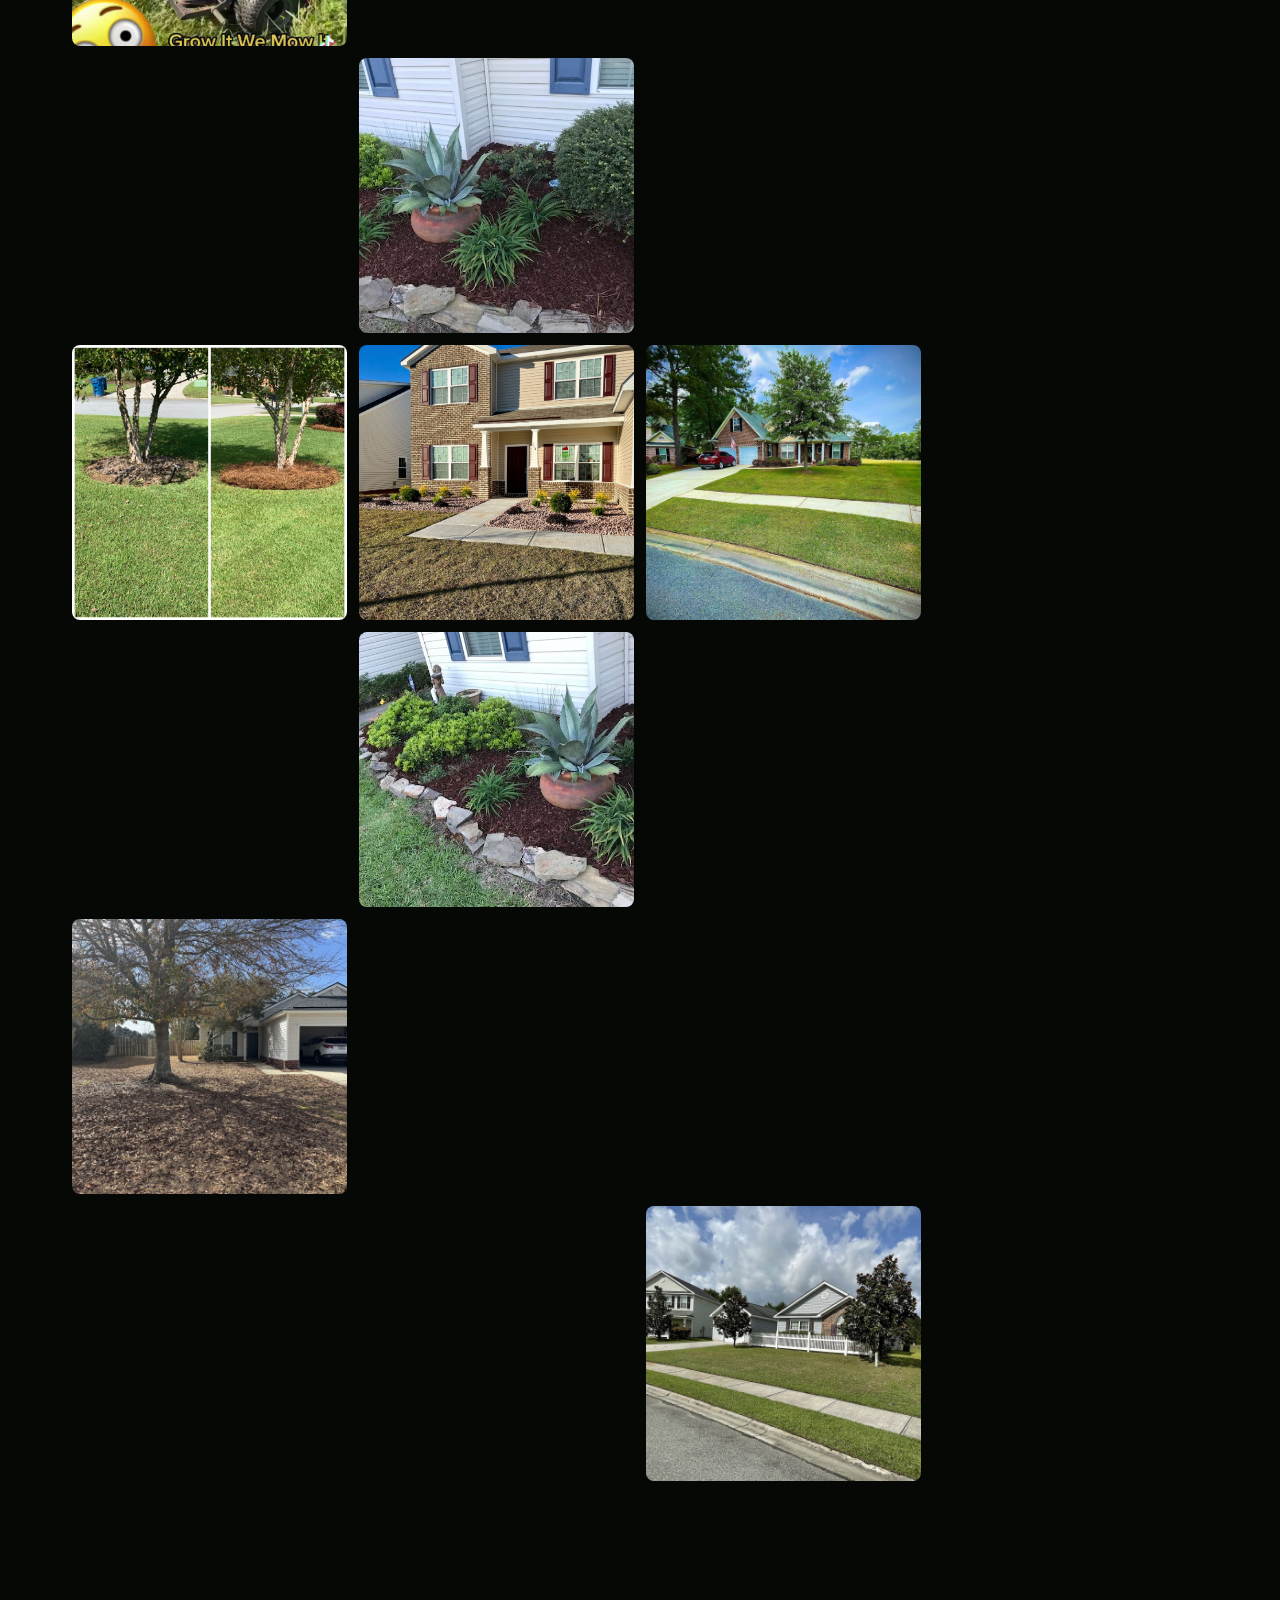
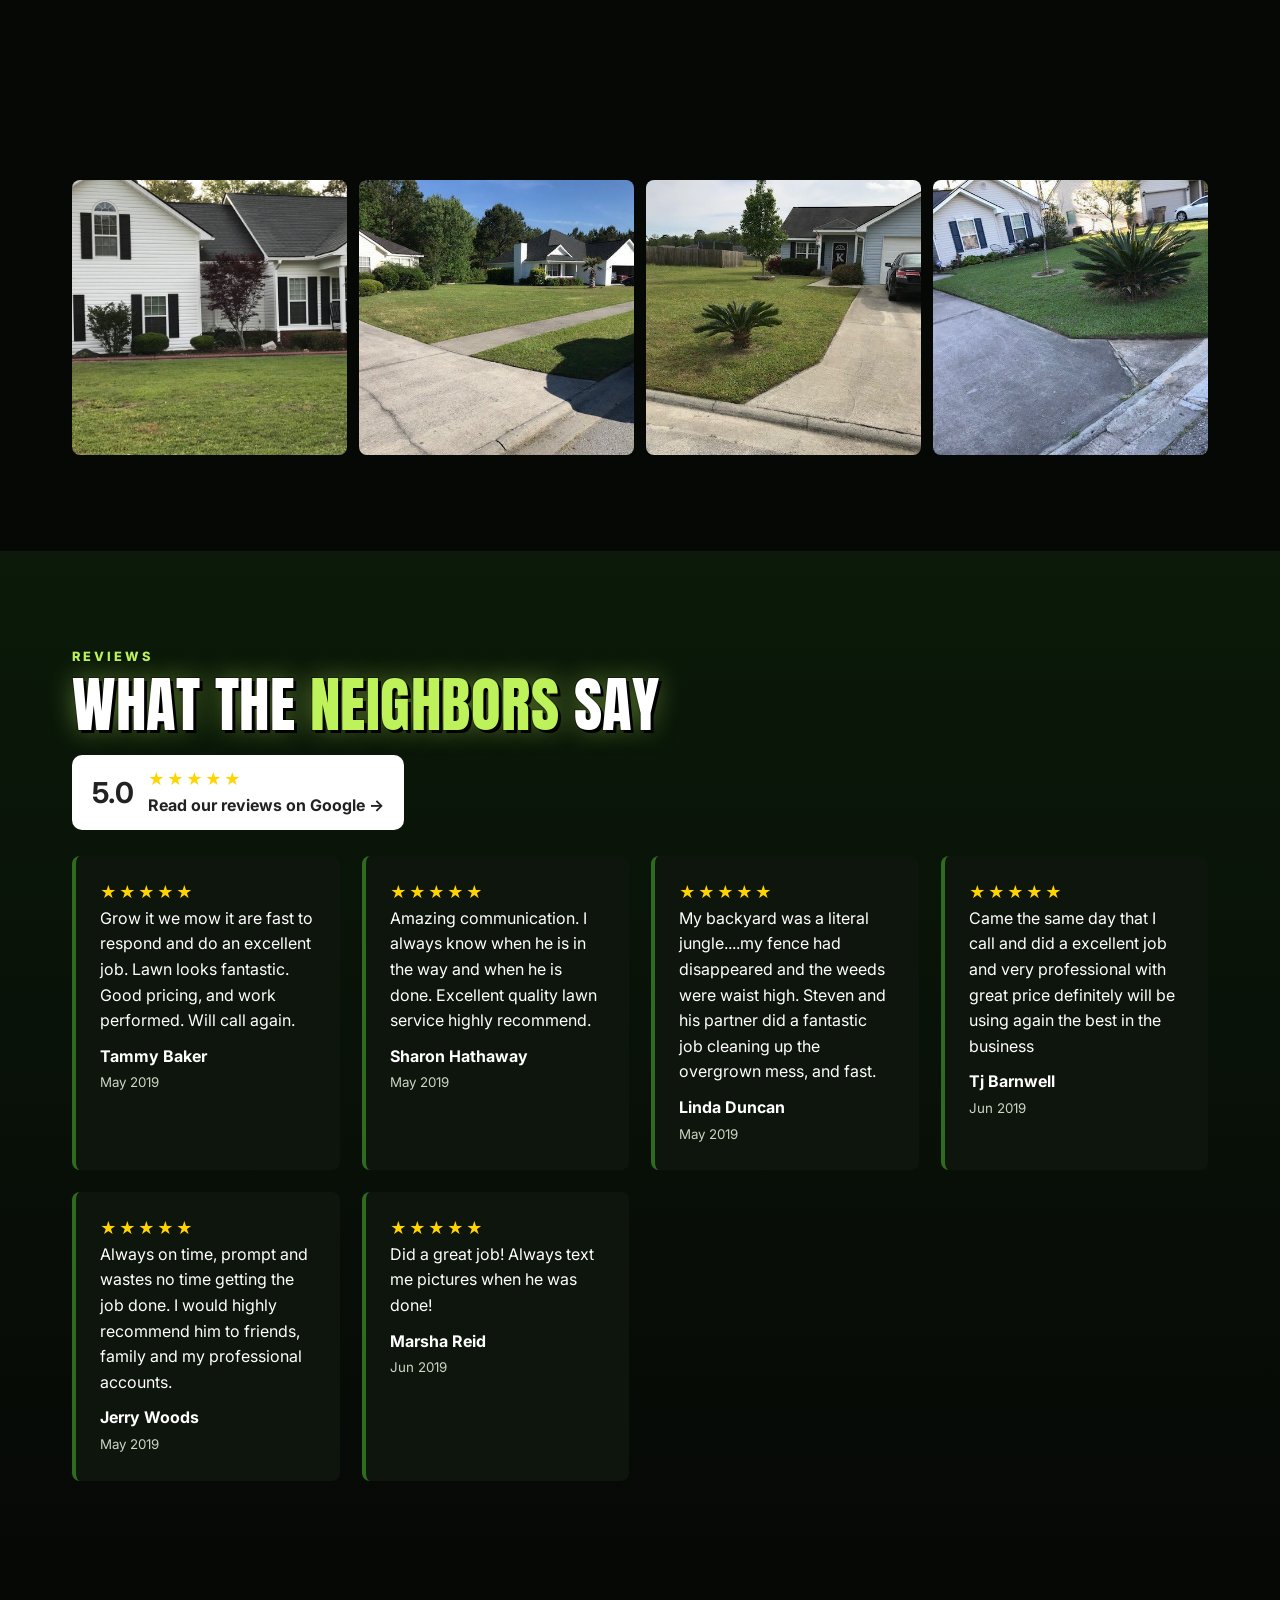
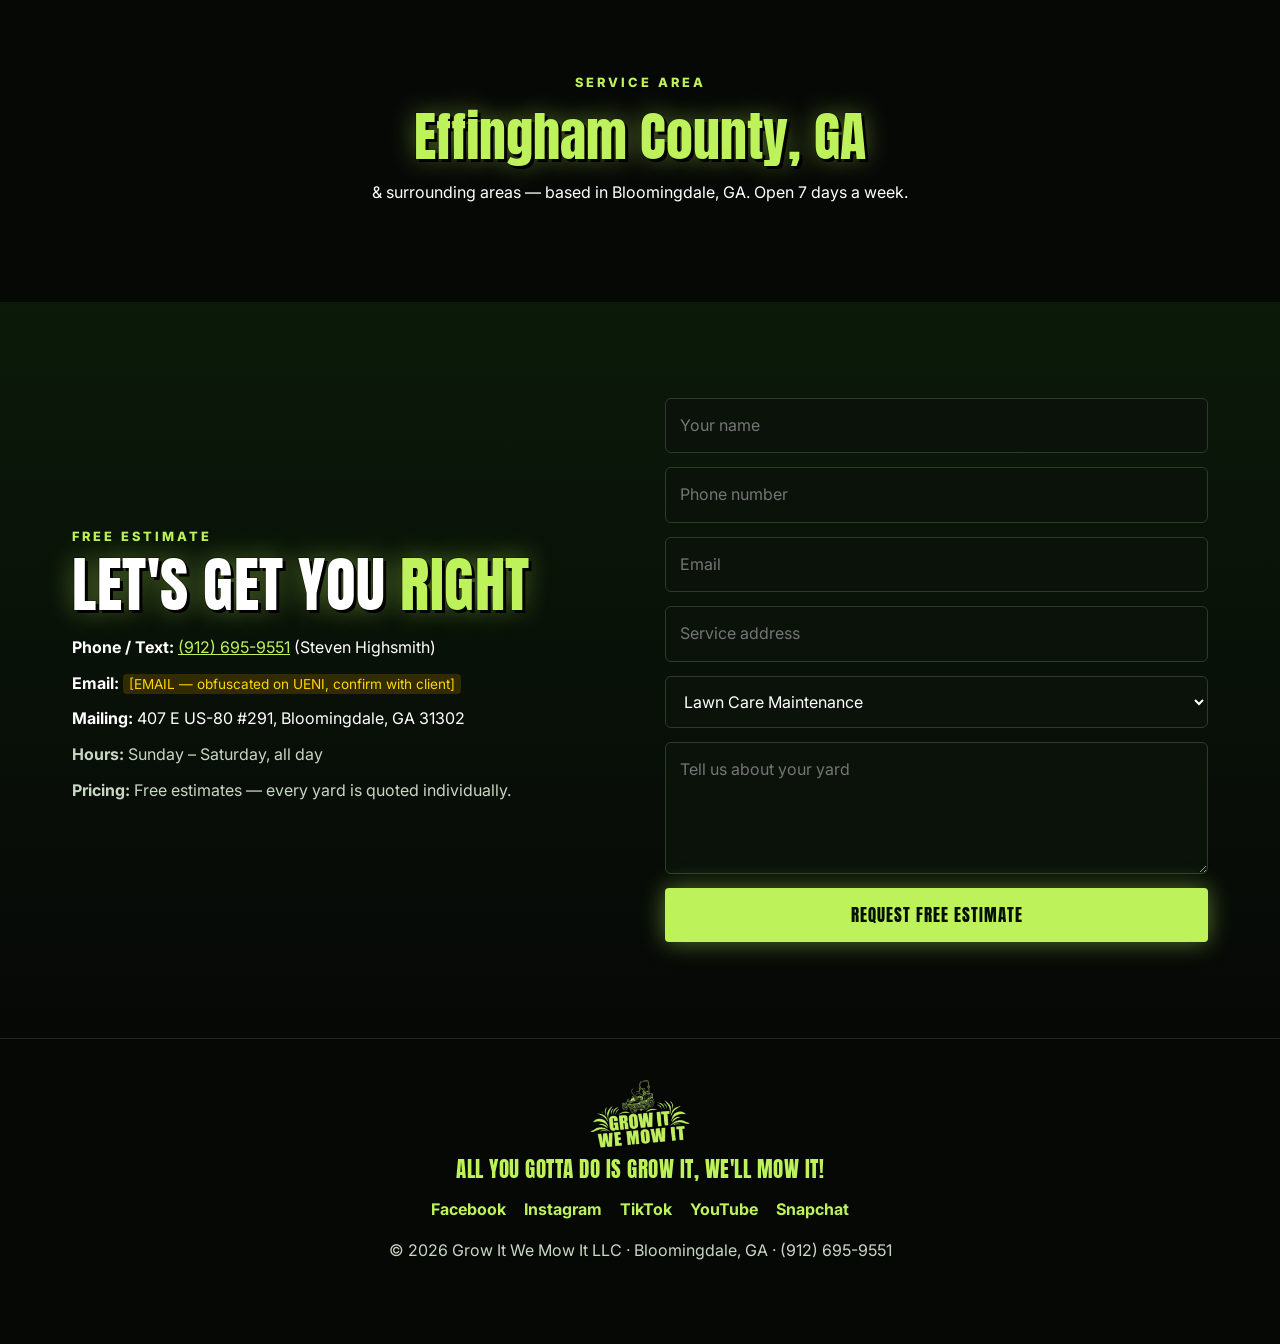
==== commit 08a8ca87: "Mobile nav: tiny phone icon call button (desktop unchanged)" ====
--- a/index.html
+++ b/index.html
@@ -1,5 +1,5 @@
 <!doctype html><html lang="en"><head><meta charset="utf-8"><meta name="viewport" content="width=device-width,initial-scale=1"><link rel="preconnect" href="https://fonts.googleapis.com"><link href="https://fonts.googleapis.com/css2?family=Anton&family=Inter:wght@400;600;700;800&display=swap" rel="stylesheet"><link rel="stylesheet" href="style.css"><link rel="icon" href="assets/logo-clean.png"><title>Grow It We Mow It | Lawn Care in Effingham County, GA</title><meta name="description" content="Lawn mowing, hedge maintenance, yard debris cleanup and mulch installation in Effingham, GA and surrounding areas. Free estimates. (912) 695-9551."></head><body>
-<nav><div class="wrap"><a href="index.html"><img src="assets/logo-clean.png" alt="Grow It We Mow It logo"></a><ul><li><a href="index.html#services">Services</a></li><li><a href="index.html#gallery">Gallery</a></li><li><a href="index.html#reviews">Reviews</a></li><li><a href="gear.html">Certified Gear</a></li><li class="cta mmerch"><a href="merch.html">Merch</a></li><li class="cta shopdd"><details><summary>Shop &#9662;</summary><div class="ddm"><a href="merch.html">Merch</a><a href="gear.html">&#9733; Certified Gear</a></div></details></li><li class="cta"><a class="btn" href="tel:+19126959551">Call (912) 695-9551</a></li></ul></div></nav>
+<nav><div class="wrap"><a href="index.html"><img src="assets/logo-clean.png" alt="Grow It We Mow It logo"></a><ul><li><a href="index.html#services">Services</a></li><li><a href="index.html#gallery">Gallery</a></li><li><a href="index.html#reviews">Reviews</a></li><li><a href="gear.html">Certified Gear</a></li><li class="cta mmerch"><a href="merch.html">Merch</a></li><li class="cta shopdd"><details><summary>Shop &#9662;</summary><div class="ddm"><a href="merch.html">Merch</a><a href="gear.html">&#9733; Certified Gear</a></div></details></li><li class="cta"><a class="btn navcall" href="tel:+19126959551" aria-label="Call (912) 695-9551"><span class="cfull">Call (912) 695-9551</span><span class="cmob"><svg viewBox="0 0 24 24" width="14" height="14" aria-hidden="true"><path fill="currentColor" d="M6.6 10.8a15.1 15.1 0 0 0 6.6 6.6l2.2-2.2a1 1 0 0 1 1-.25 11.4 11.4 0 0 0 3.6.57 1 1 0 0 1 1 1V20a1 1 0 0 1-1 1A17 17 0 0 1 3 4a1 1 0 0 1 1-1h3.5a1 1 0 0 1 1 1c0 1.25.2 2.45.57 3.57a1 1 0 0 1-.25 1z"/></svg>call</span></a></li></ul></div></nav>
 <header class="hero"><div class="vid"><video autoplay muted loop playsinline preload="auto" poster="assets/hero-poster.jpg" aria-hidden="true"><source src="assets/hero.mp4" type="video/mp4"></video></div>
 <div class="in"><img class="logo" src="assets/logo-clean.png" alt="Grow It We Mow It"><h1>All You Gotta Do Is <span>Grow It</span>,<br>We'll <span>Mow It!</span></h1><p>Family-owned, licensed &amp; insured lawn care serving Effingham County, GA &amp; surrounding areas. Free estimates.</p>
 <div class="ctas"><a class="btn" href="tel:+19126959551">Call / Text (912) 695-9551</a><a class="btn ghost" href="#quote">Get a Free Estimate</a></div></div>
--- a/style.css
+++ b/style.css
@@ -119,3 +119,5 @@
 .shopdd .ddm a:hover,.shopdd .ddm a:focus-visible{background:rgba(189,242,90,.15);color:var(--g)}
 nav ul .btn{white-space:nowrap}}
 @media(max-width:380px){nav ul .btn{padding:8px 10px;font-size:.75rem}}
+.navcall .cmob{display:none}
+@media(max-width:800px){nav ul .btn.navcall{padding:6px 10px;font-size:.75rem;line-height:1;border-radius:999px}.navcall .cfull{display:none}.navcall .cmob{display:inline-flex;align-items:center;gap:5px;text-transform:lowercase}}
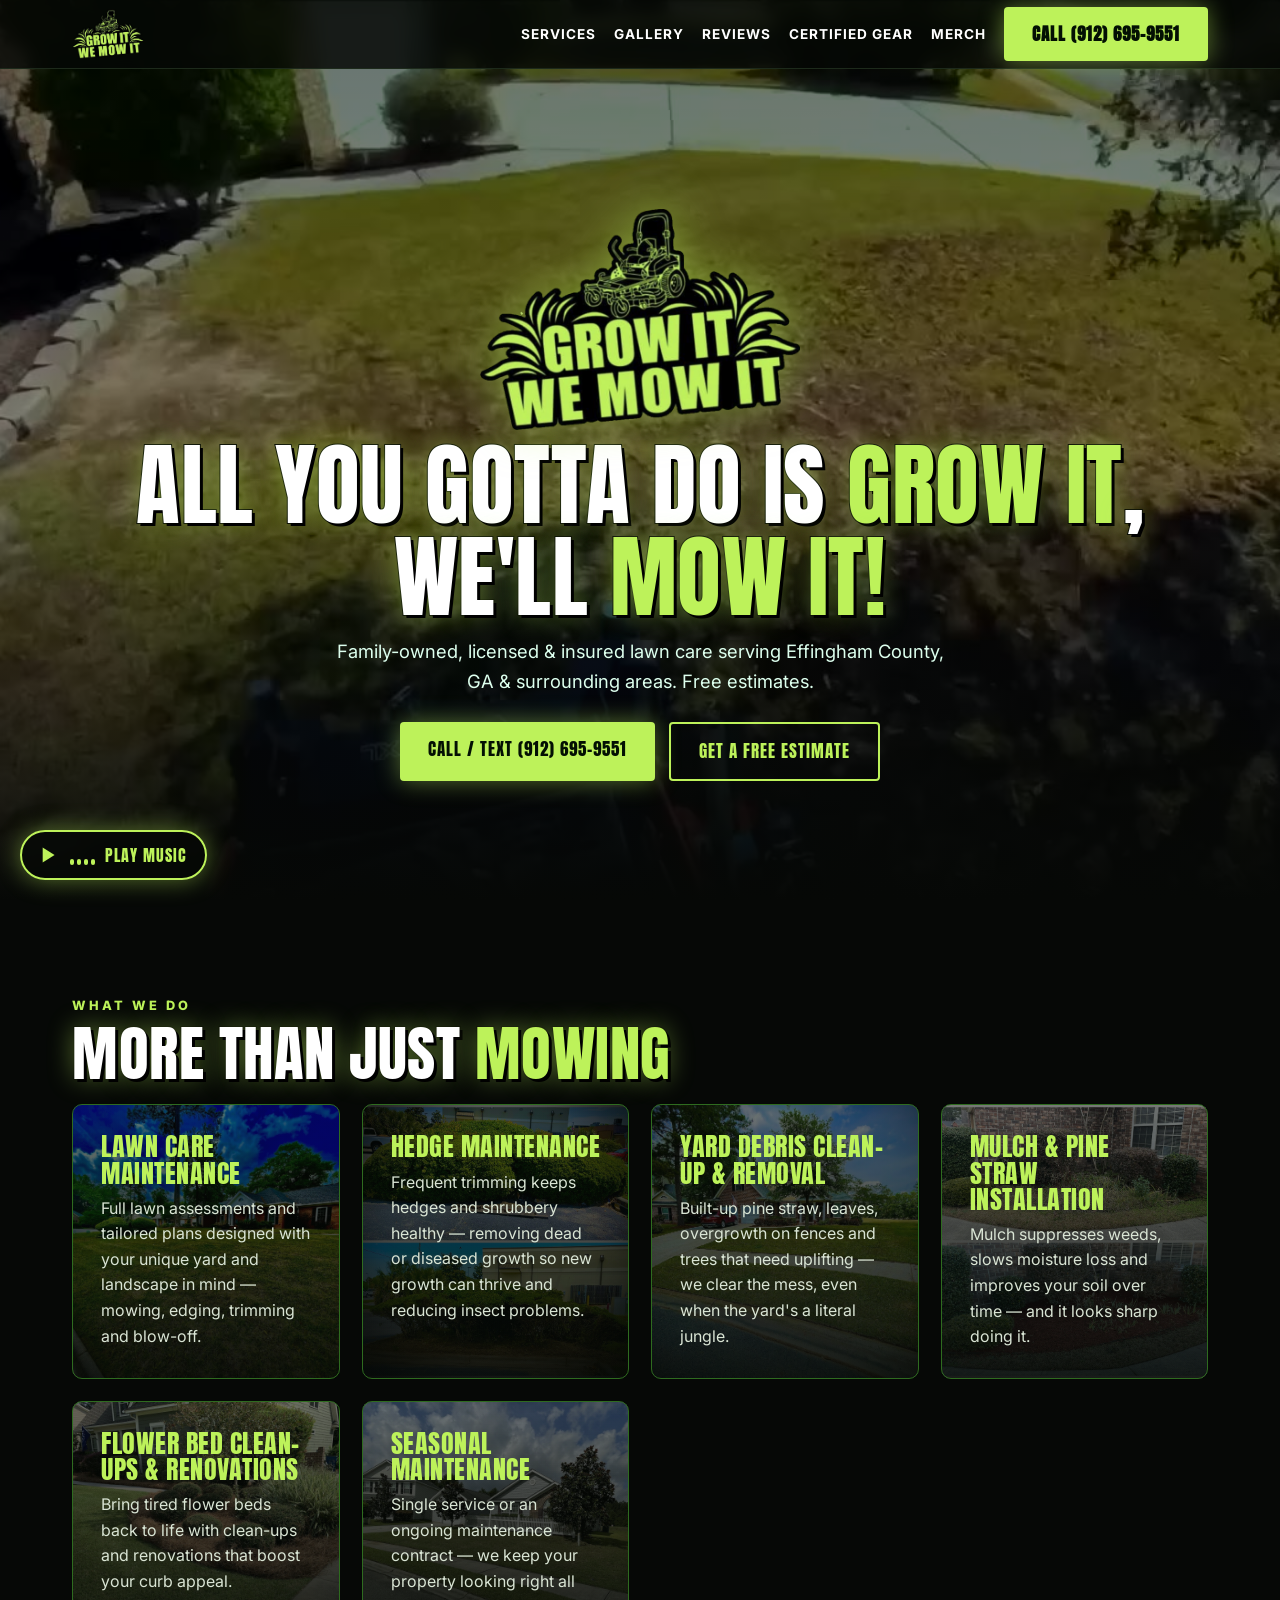
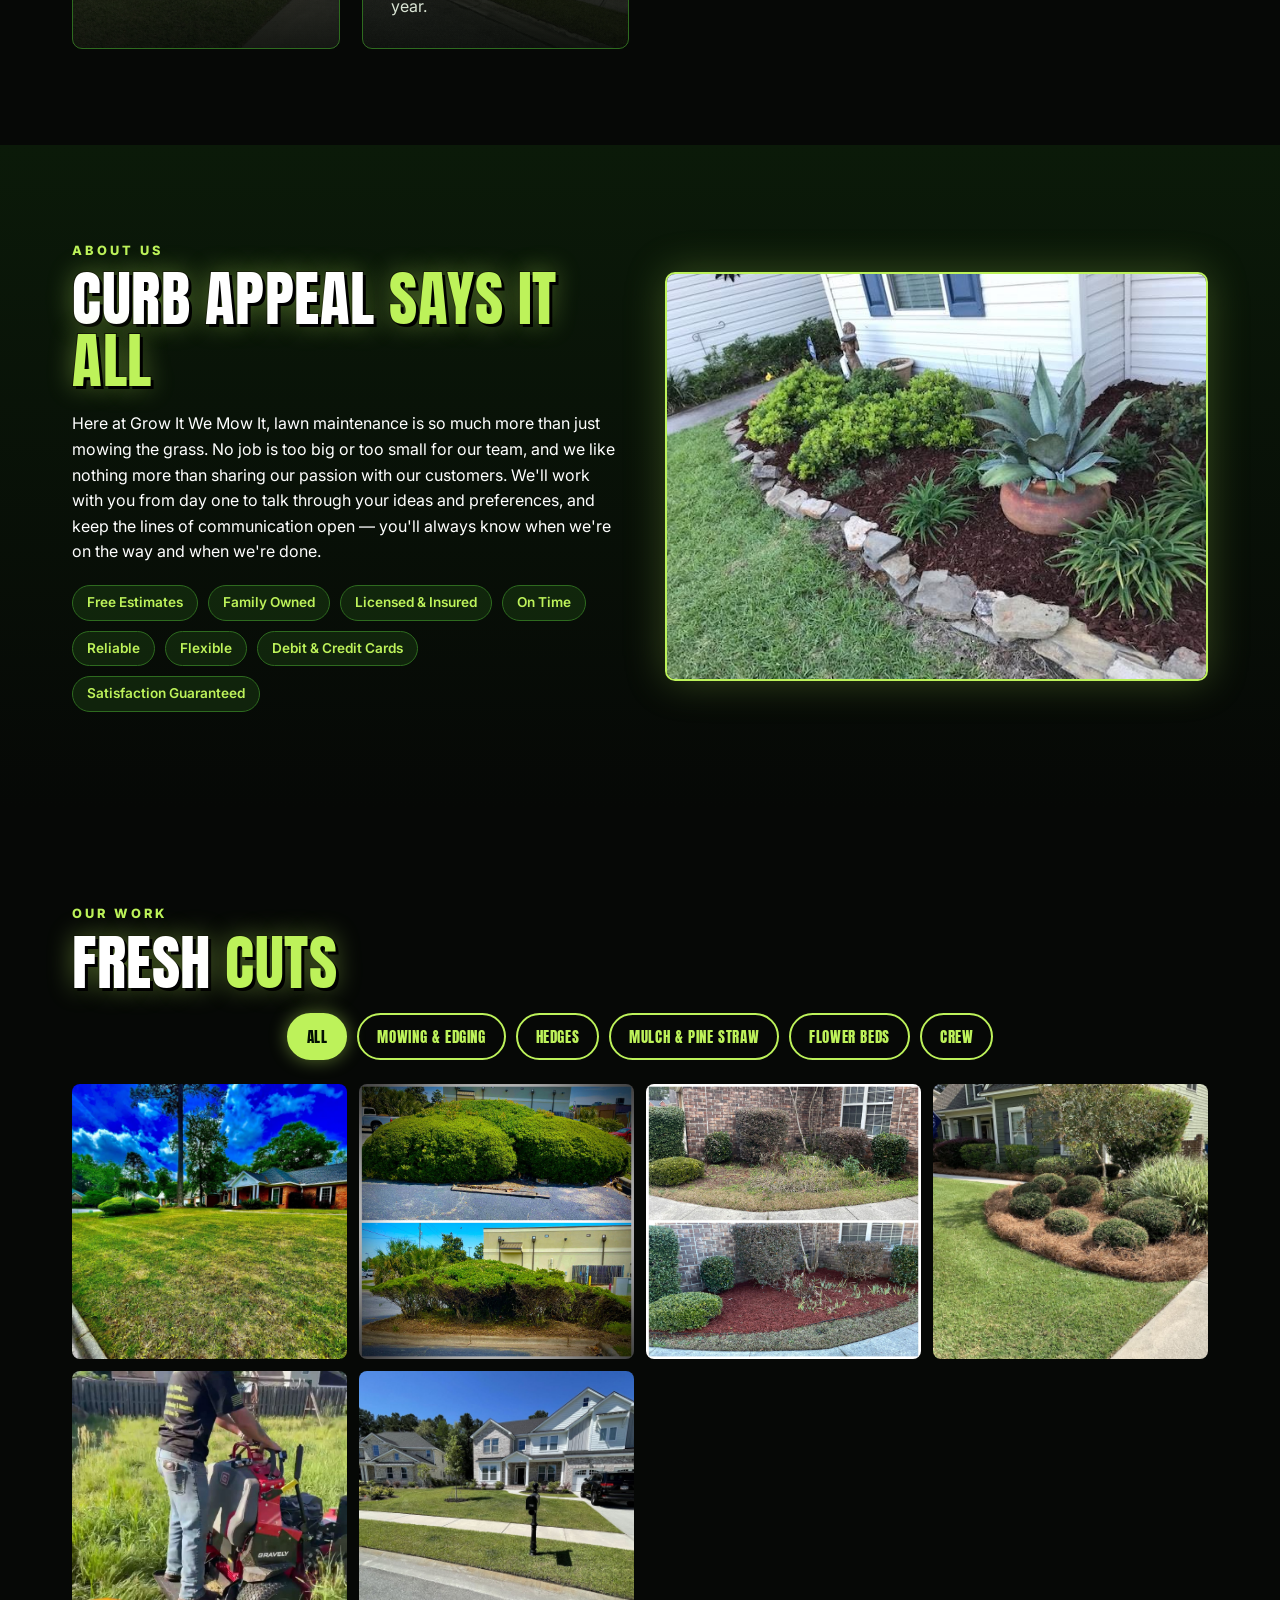
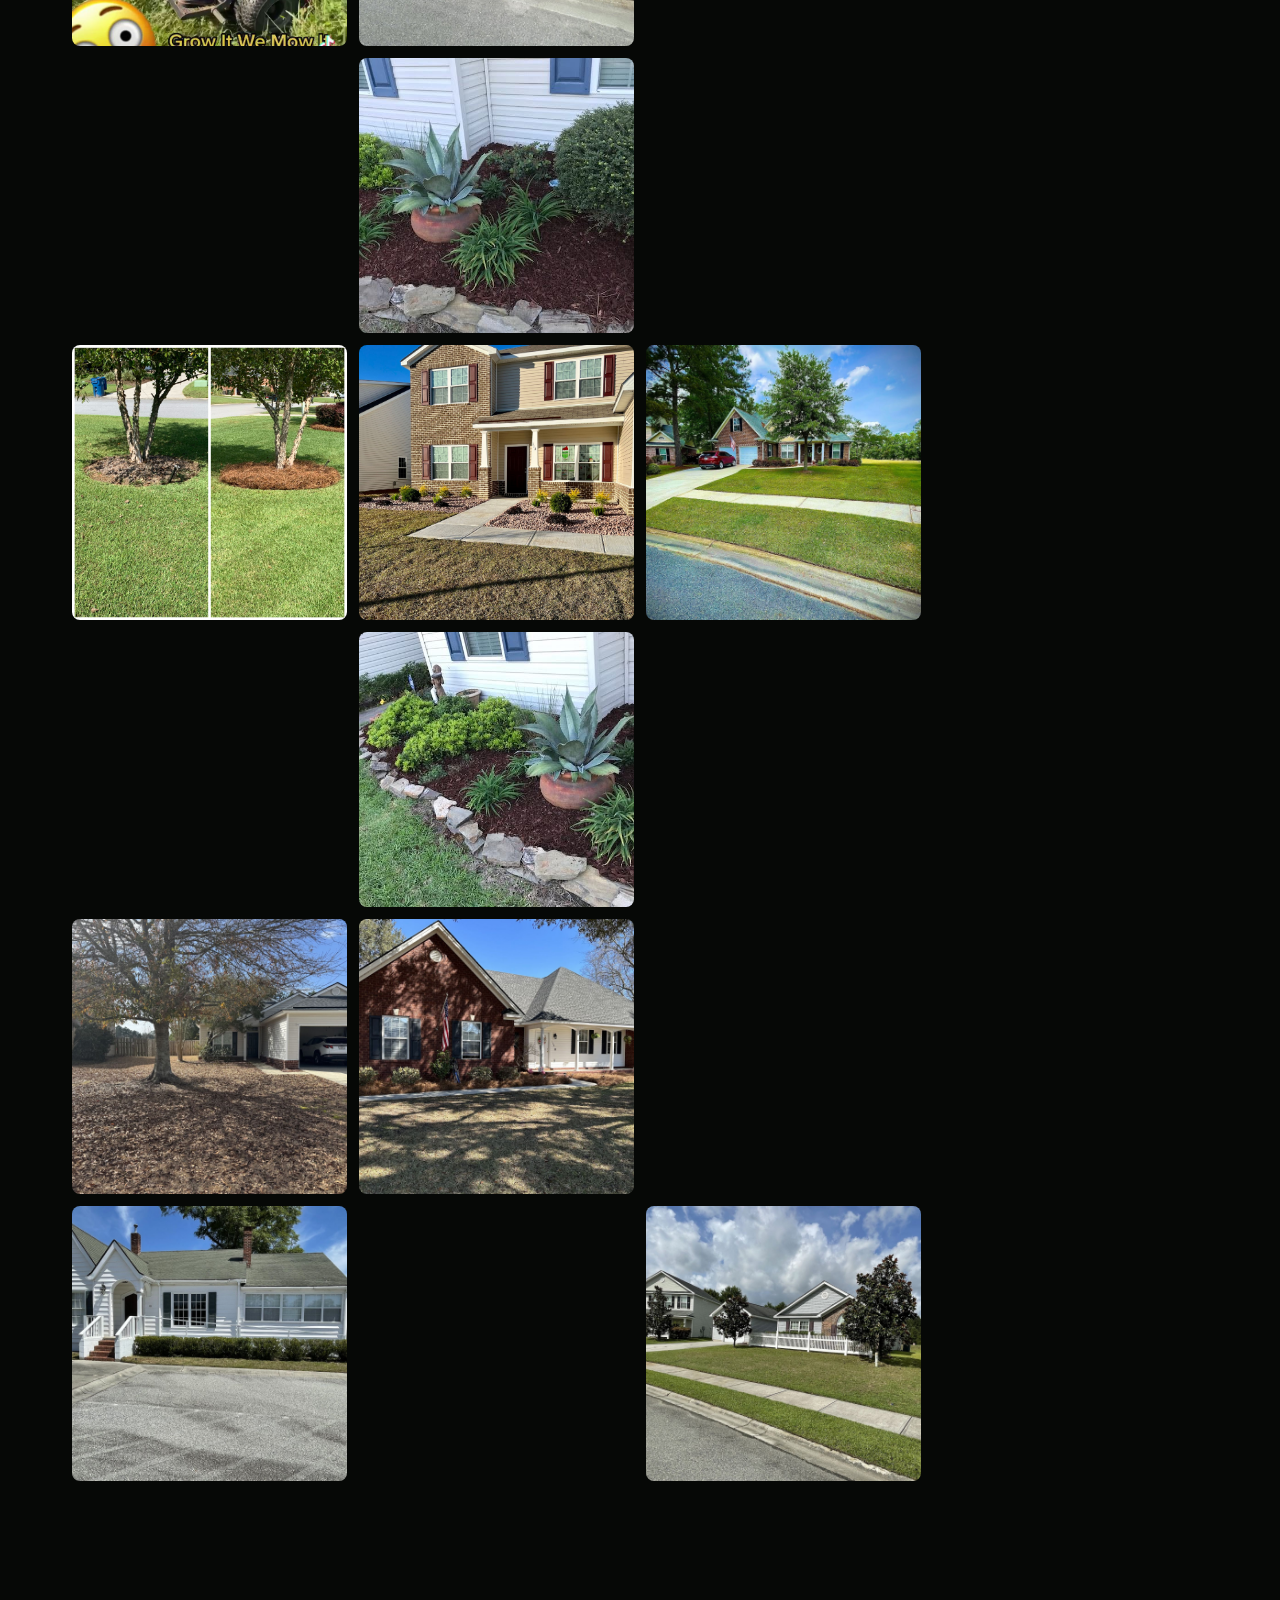
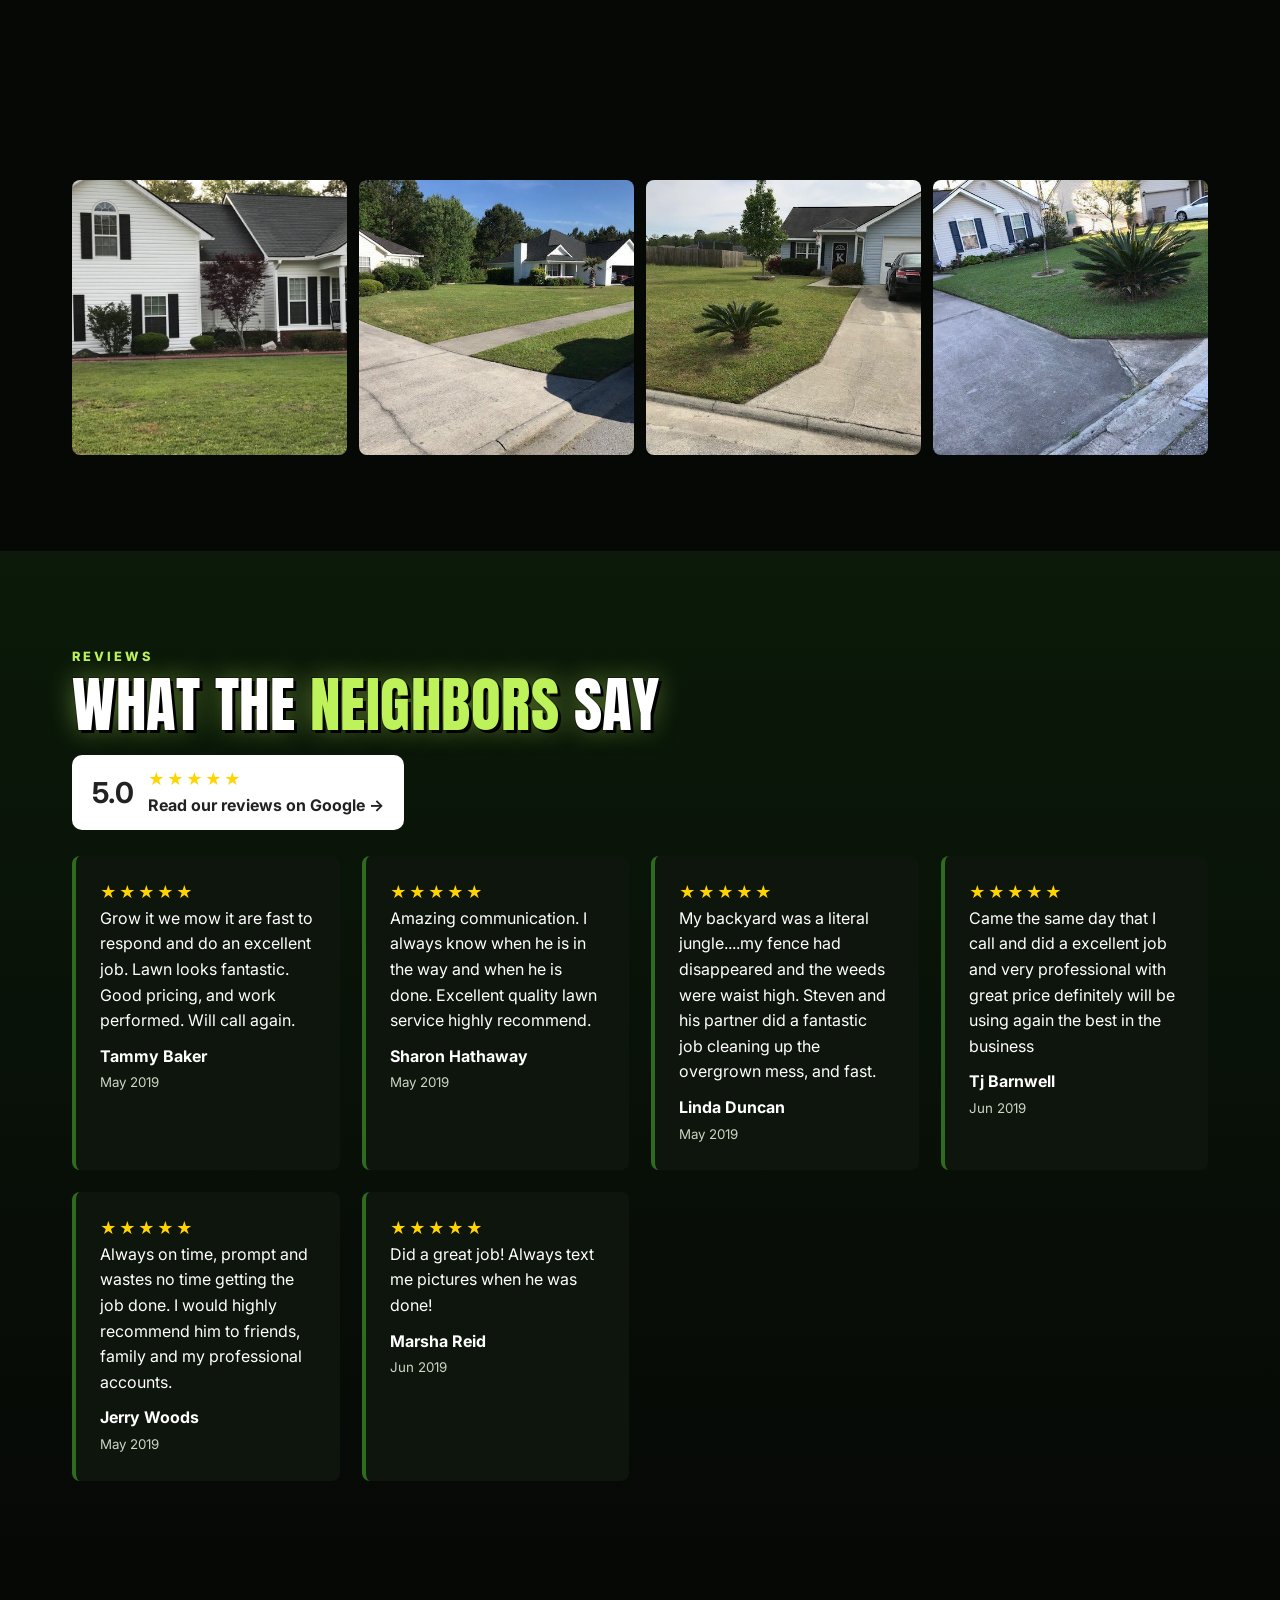
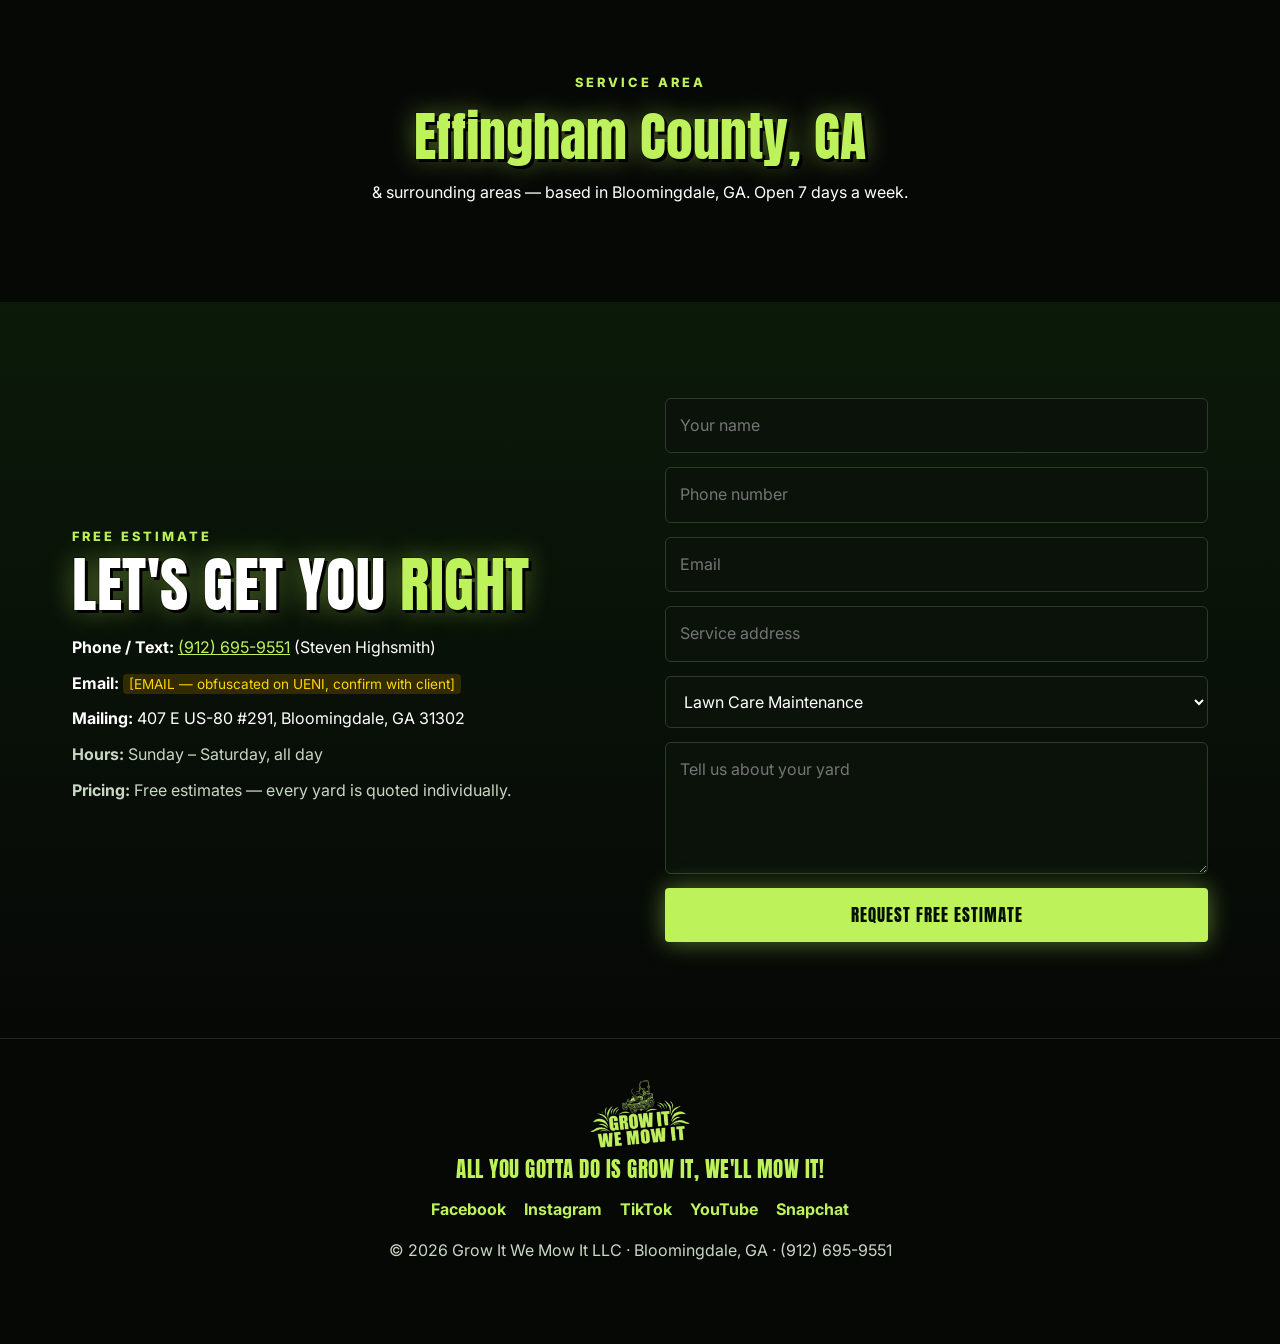
==== commit b7f9d9c4: "Mobile nav: smaller text-only call pill" ====
--- a/index.html
+++ b/index.html
@@ -1,5 +1,5 @@
 <!doctype html><html lang="en"><head><meta charset="utf-8"><meta name="viewport" content="width=device-width,initial-scale=1"><link rel="preconnect" href="https://fonts.googleapis.com"><link href="https://fonts.googleapis.com/css2?family=Anton&family=Inter:wght@400;600;700;800&display=swap" rel="stylesheet"><link rel="stylesheet" href="style.css"><link rel="icon" href="assets/logo-clean.png"><title>Grow It We Mow It | Lawn Care in Effingham County, GA</title><meta name="description" content="Lawn mowing, hedge maintenance, yard debris cleanup and mulch installation in Effingham, GA and surrounding areas. Free estimates. (912) 695-9551."></head><body>
-<nav><div class="wrap"><a href="index.html"><img src="assets/logo-clean.png" alt="Grow It We Mow It logo"></a><ul><li><a href="index.html#services">Services</a></li><li><a href="index.html#gallery">Gallery</a></li><li><a href="index.html#reviews">Reviews</a></li><li><a href="gear.html">Certified Gear</a></li><li class="cta mmerch"><a href="merch.html">Merch</a></li><li class="cta shopdd"><details><summary>Shop &#9662;</summary><div class="ddm"><a href="merch.html">Merch</a><a href="gear.html">&#9733; Certified Gear</a></div></details></li><li class="cta"><a class="btn navcall" href="tel:+19126959551" aria-label="Call (912) 695-9551"><span class="cfull">Call (912) 695-9551</span><span class="cmob"><svg viewBox="0 0 24 24" width="14" height="14" aria-hidden="true"><path fill="currentColor" d="M6.6 10.8a15.1 15.1 0 0 0 6.6 6.6l2.2-2.2a1 1 0 0 1 1-.25 11.4 11.4 0 0 0 3.6.57 1 1 0 0 1 1 1V20a1 1 0 0 1-1 1A17 17 0 0 1 3 4a1 1 0 0 1 1-1h3.5a1 1 0 0 1 1 1c0 1.25.2 2.45.57 3.57a1 1 0 0 1-.25 1z"/></svg>call</span></a></li></ul></div></nav>
+<nav><div class="wrap"><a href="index.html"><img src="assets/logo-clean.png" alt="Grow It We Mow It logo"></a><ul><li><a href="index.html#services">Services</a></li><li><a href="index.html#gallery">Gallery</a></li><li><a href="index.html#reviews">Reviews</a></li><li><a href="gear.html">Certified Gear</a></li><li class="cta mmerch"><a href="merch.html">Merch</a></li><li class="cta shopdd"><details><summary>Shop &#9662;</summary><div class="ddm"><a href="merch.html">Merch</a><a href="gear.html">&#9733; Certified Gear</a></div></details></li><li class="cta"><a class="btn navcall" href="tel:+19126959551" aria-label="Call (912) 695-9551"><span class="cfull">Call (912) 695-9551</span><span class="cmob">call</span></a></li></ul></div></nav>
 <header class="hero"><div class="vid"><video autoplay muted loop playsinline preload="auto" poster="assets/hero-poster.jpg" aria-hidden="true"><source src="assets/hero.mp4" type="video/mp4"></video></div>
 <div class="in"><img class="logo" src="assets/logo-clean.png" alt="Grow It We Mow It"><h1>All You Gotta Do Is <span>Grow It</span>,<br>We'll <span>Mow It!</span></h1><p>Family-owned, licensed &amp; insured lawn care serving Effingham County, GA &amp; surrounding areas. Free estimates.</p>
 <div class="ctas"><a class="btn" href="tel:+19126959551">Call / Text (912) 695-9551</a><a class="btn ghost" href="#quote">Get a Free Estimate</a></div></div>
--- a/style.css
+++ b/style.css
@@ -121,3 +121,4 @@
 @media(max-width:380px){nav ul .btn{padding:8px 10px;font-size:.75rem}}
 .navcall .cmob{display:none}
 @media(max-width:800px){nav ul .btn.navcall{padding:6px 10px;font-size:.75rem;line-height:1;border-radius:999px}.navcall .cfull{display:none}.navcall .cmob{display:inline-flex;align-items:center;gap:5px;text-transform:lowercase}}
+@media(max-width:800px){nav ul .btn.navcall{padding:4px 9px;font-size:.68rem;letter-spacing:.5px;min-height:0}}
